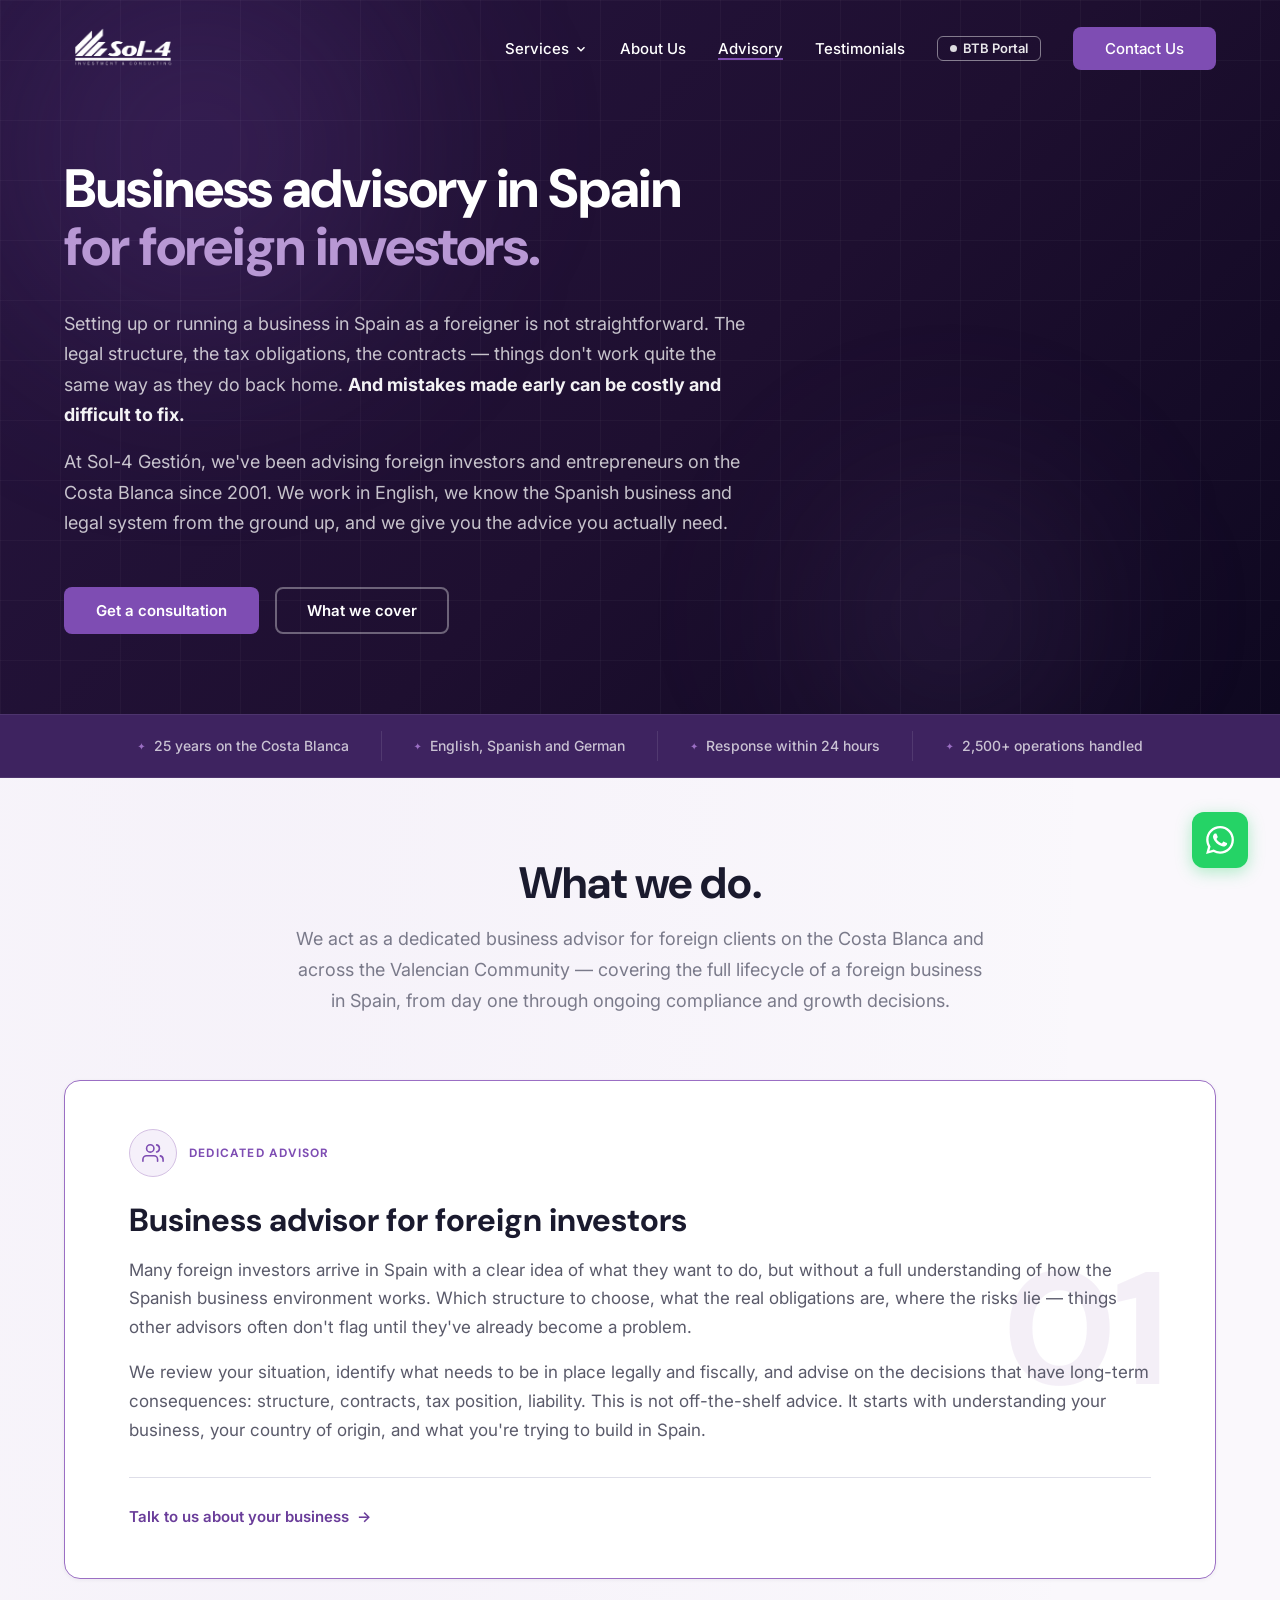
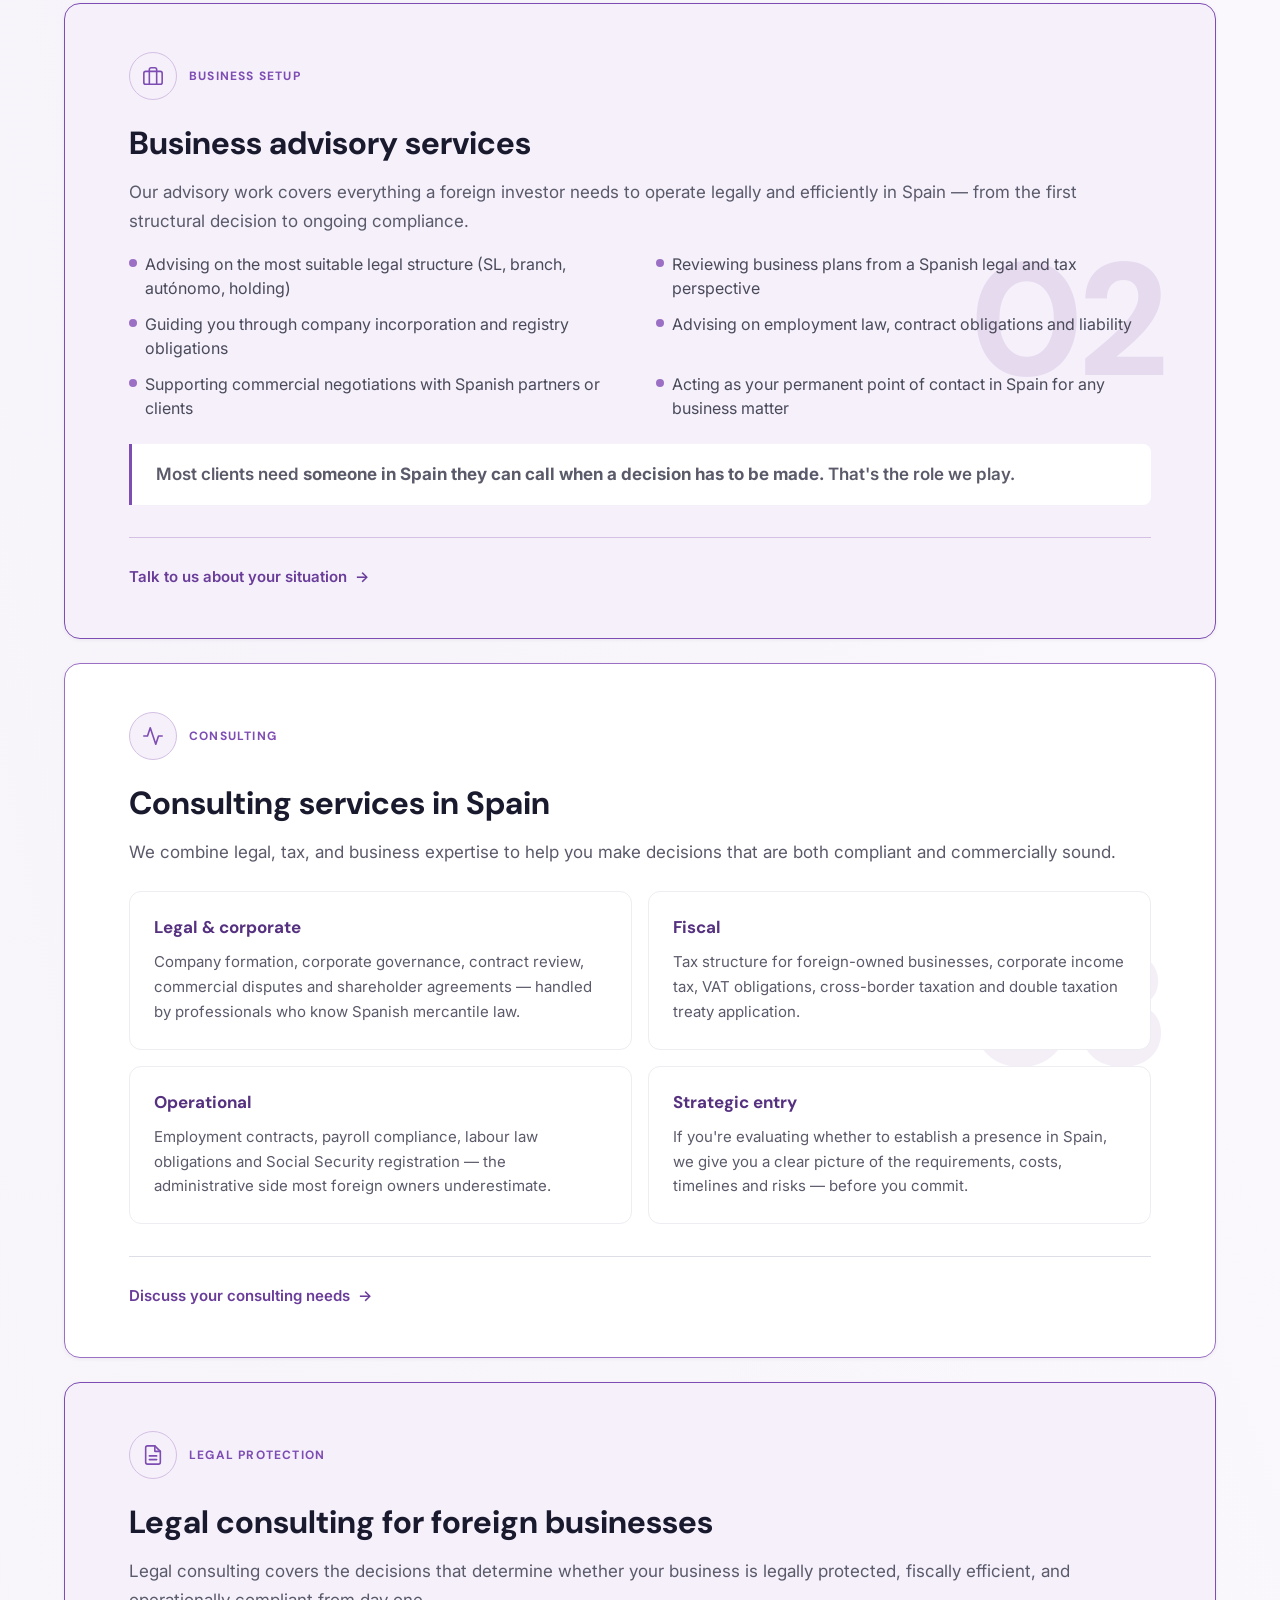
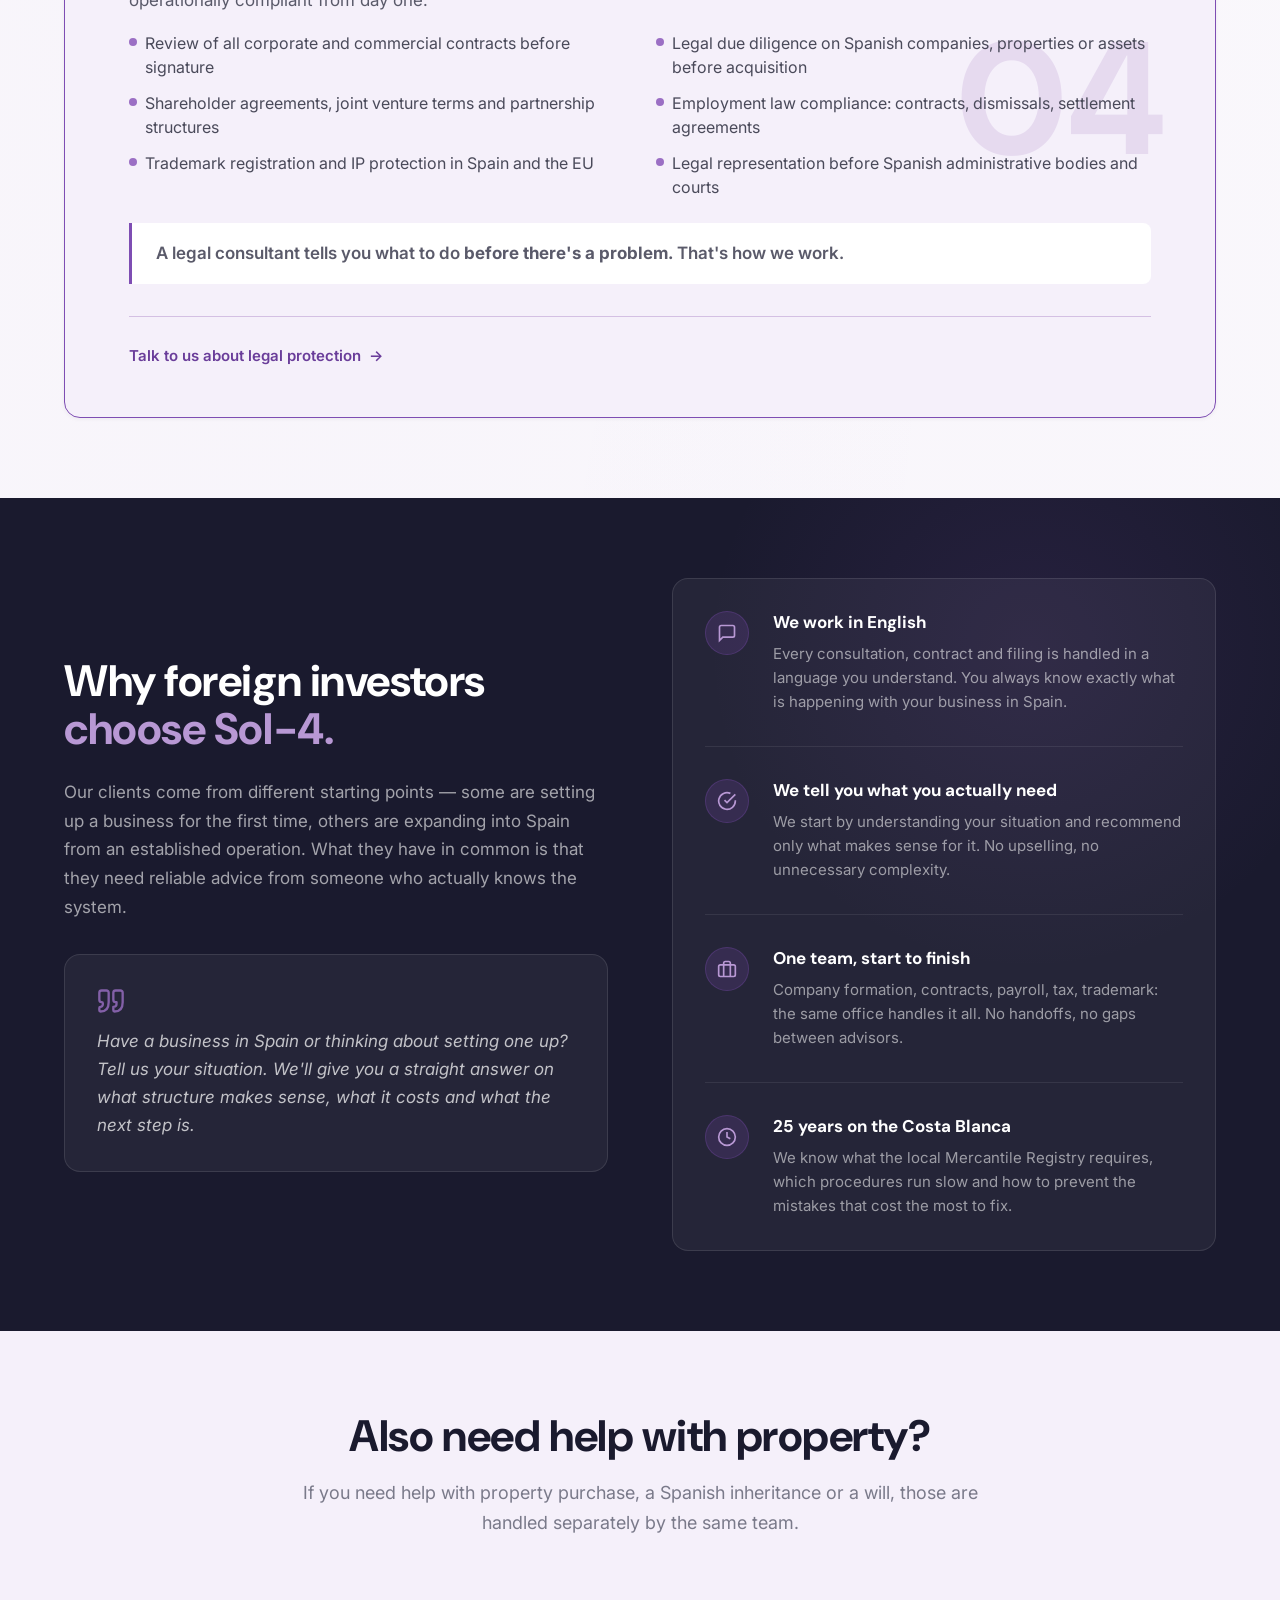
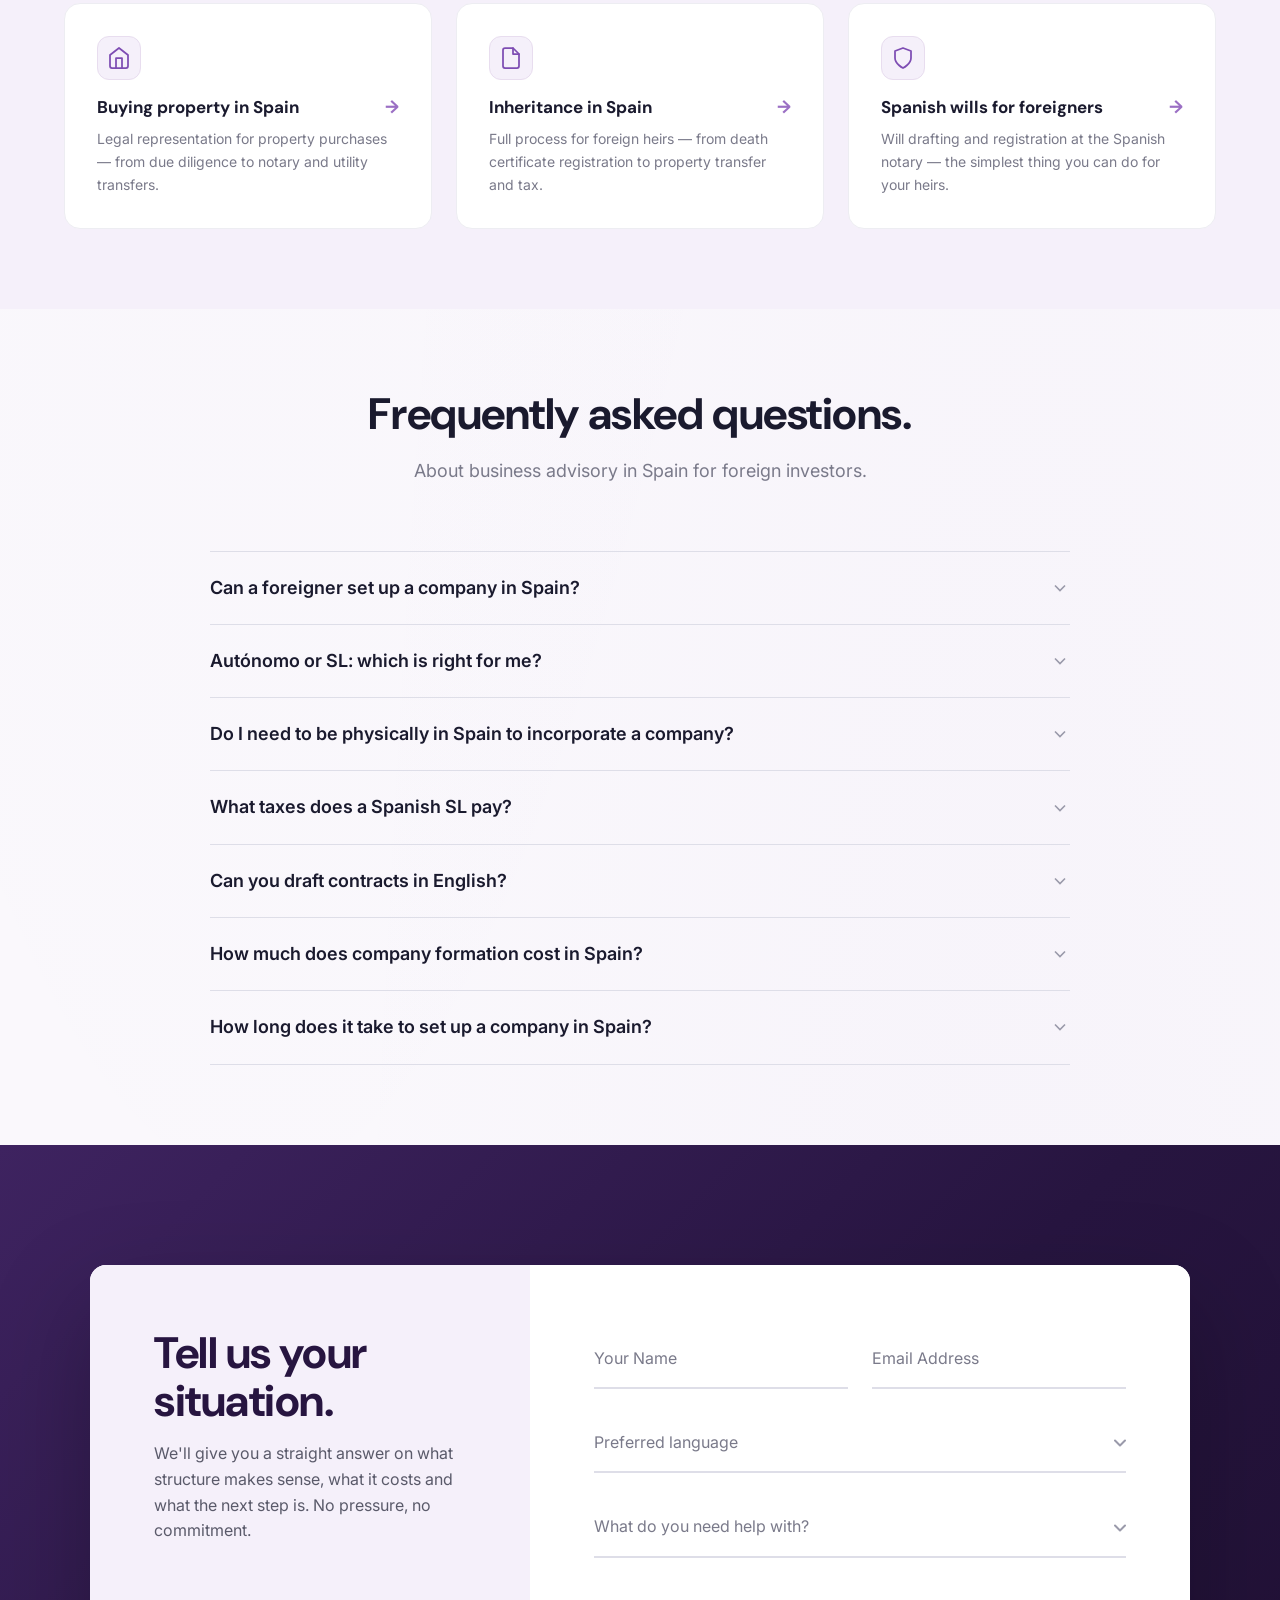
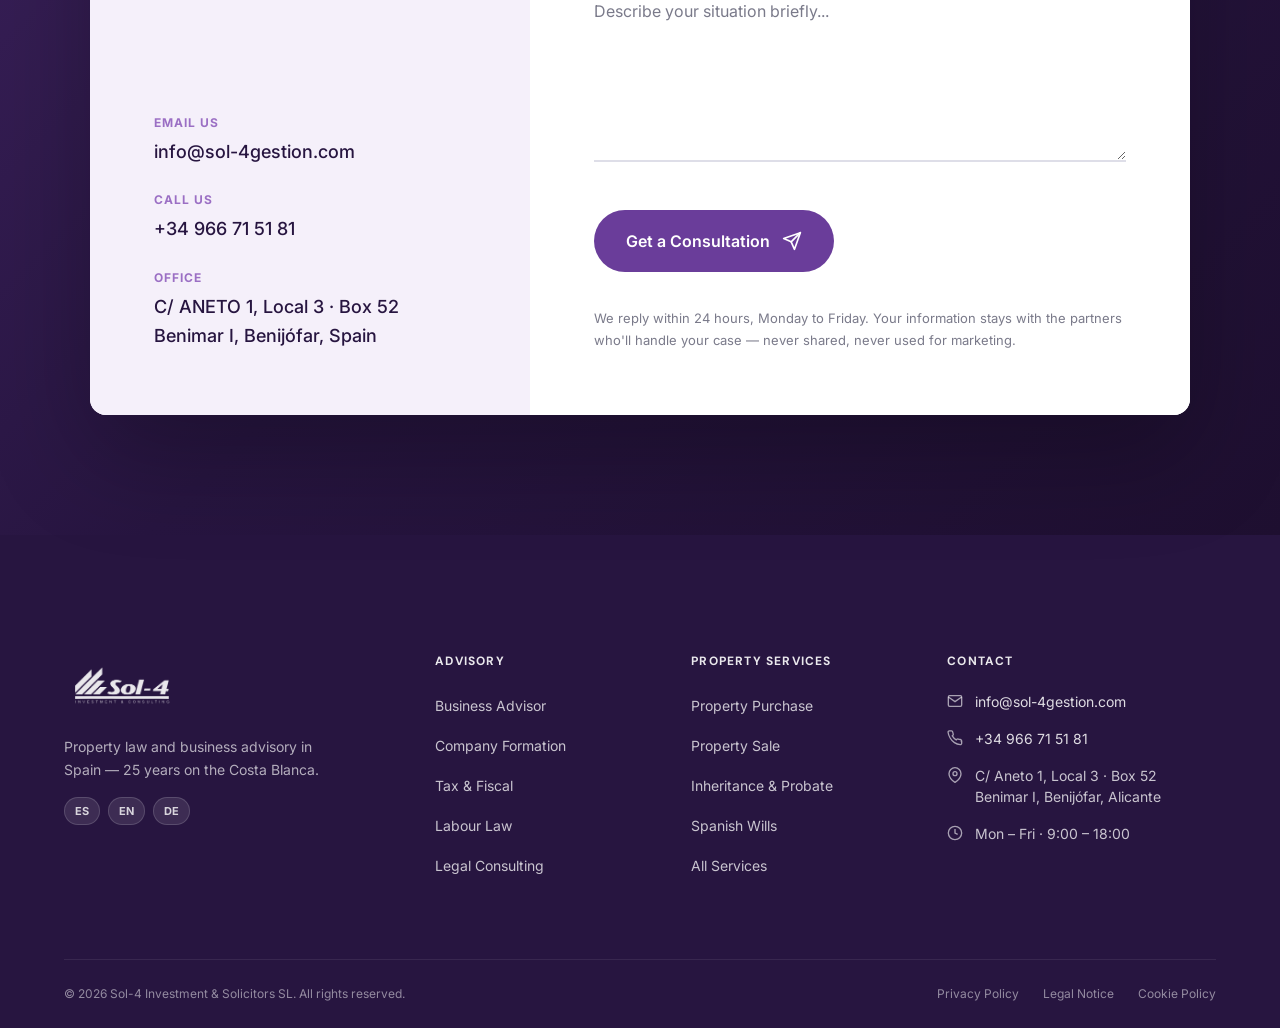
==== pages/advisory/index.html @ b4deb14b "feat: initialize project pages and implement shared advisory design system" ====
<!DOCTYPE html>
<html lang="en">

<head>
  <meta charset="UTF-8">
  <meta name="viewport" content="width=device-width,initial-scale=1">
  <title>Business Advisory in Spain — Sol-4 Investment &amp; Solicitors</title>
  <meta name="description"
    content="Business advisory services in Spain for foreign investors. Company formation, tax consulting, legal advisory and operational compliance on the Costa Blanca since 2001.">
  <link rel="preconnect" href="https://fonts.googleapis.com">
  <link rel="preconnect" href="https://fonts.gstatic.com" crossorigin>
  <link href="https://fonts.googleapis.com/css2?family=DM+Sans:wght@700&family=Inter:wght@400;500;600;700&display=swap"
    rel="stylesheet">
  <link rel="stylesheet" href="styles.css">
</head>

<body>

  <!-- ═══ HEADER ═══ -->
  <header class="site-header" id="site-header">
    <div class="container header-inner">
      <a href="../../pages/home/index.html" aria-label="Sol-4 Home">
        <img src="../../assets/logo/logo-sol-4.png" alt="Sol-4 Logo" class="logo">
      </a>
      <nav class="nav-links" id="nav-links">
        <div class="nav-dropdown">
          <button class="nav-dropdown-trigger" aria-expanded="false">
            Services
            <svg xmlns="http://www.w3.org/2000/svg" width="14" height="14" viewBox="0 0 24 24" fill="none"
              stroke="currentColor" stroke-width="2.5">
              <polyline points="6 9 12 15 18 9" />
            </svg>
          </button>
          <div class="nav-dropdown-menu">
            <div class="dropdown-col">
              <span class="dropdown-label">Legal Services</span>
              <a href="../../pages/services-container/index.html#buying" class="dropdown-link">Buying and Selling Properties</a>
              <a href="../../pages/services-container/index.html#inheritance" class="dropdown-link">Spanish Inheritance</a>
              <a href="../../pages/services-container/index.html#wills" class="dropdown-link">Spanish Wills</a>
              <a href="../../pages/services-container/index.html#selling" class="dropdown-link">Property Sale</a>
            </div>
            <div class="dropdown-col">
              <span class="dropdown-label">Additional Services</span>
              <a href="../../pages/services-container/index.html#nie" class="dropdown-link">NIE &amp; Residency</a>
              <a href="../../pages/services-container/index.html#poa" class="dropdown-link">Notary Representation</a>
              <a href="../../pages/services-container/index.html#additional" class="dropdown-link">Urban &amp; Legal Checks</a>
            </div>
            <div class="dropdown-col">
              <span class="dropdown-label">Business Solutions</span>
              <a href="index.html#consulting" class="dropdown-link nav-active-link">Tax &amp; Accounting</a>
              <a href="index.html#formation" class="dropdown-link nav-active-link">Company Formation</a>
              <a href="index.html#operational" class="dropdown-link nav-active-link">Labour Law</a>
            </div>
            <div class="dropdown-all">
              <a href="../../pages/services-container/index.html" class="dropdown-all-link">All property services →</a>
            </div>
          </div>
        </div>
        <a href="../../pages/about-us/index.html">About Us</a>
        <a href="index.html" class="nav-active">Advisory</a>
        <a href="../../pages/home/index.html#testimonials">Testimonials</a>
        <a href="https://sol-4gestion.biloop.es" class="nav-biloop" target="_blank" rel="noopener">BTB Portal</a>
        <a href="../contact/index.html" class="btn btn-primary">Contact Us</a>
      </nav>
      <button class="mobile-toggle" id="mobile-toggle" aria-label="Menu">
        <span></span><span></span><span></span>
      </button>
    </div>
  </header>

  <!-- ═══ PAGE HERO ═══ -->
  <section class="page-hero" id="page-hero">
    <div class="ph-bg">
      <div class="ph-glow ph-glow-1"></div>
      <div class="ph-glow ph-glow-2"></div>
      <div class="ph-grid"></div>
    </div>
    <div class="container">
      <div class="ph-inner">
        <h1>Business advisory in Spain<br><span class="ph-accent">for foreign investors.</span></h1>
        <p class="ph-body">Setting up or running a business in Spain as a foreigner is not straightforward. The legal
          structure, the tax obligations, the contracts — things don't work quite the same way as they do back home.
          <strong>And mistakes made early can be costly and difficult to fix.</strong></p>
        <p class="ph-body">At Sol-4 Gestión, we've been advising foreign investors and entrepreneurs on the Costa
          Blanca since 2001. We work in English, we know the Spanish business and legal system from the ground up, and
          we give you the advice you actually need.</p>
        <div class="ph-ctas">
          <a href="#contact" class="btn btn-primary">Get a consultation</a>
          <a href="#what-we-do" class="btn btn-secondary">What we cover</a>
        </div>
      </div>
    </div>
  </section>

  <!-- ═══ TRUST STRIP ═══ -->
  <div class="svc-strip">
    <div class="container">
      <ul class="svc-strip-list">
        <li><span class="strip-diamond">✦</span>25 years on the Costa Blanca</li>
        <li><span class="strip-diamond">✦</span>English, Spanish and German</li>
        <li><span class="strip-diamond">✦</span>Response within 24 hours</li>
        <li><span class="strip-diamond">✦</span>2,500+ operations handled</li>
      </ul>
    </div>
  </div>

  <!-- ═══ WHAT WE DO ═══ -->
  <section class="section" id="what-we-do">
    <div class="container">
      <div class="section-header reveal">
        <h2>What we do.</h2>
        <p>We act as a dedicated business advisor for foreign clients on the Costa Blanca and across the Valencian
          Community — covering the full lifecycle of a foreign business in Spain, from day one through ongoing
          compliance and growth decisions.</p>
      </div>

      <div class="svc-blocks">

        <!-- 01 — Business Advisor -->
        <article class="svc-block reveal" id="advisor">
          <div class="svc-block-deco">01</div>
          <div class="svc-block-top">
            <div class="svc-icon-ring">
              <svg xmlns="http://www.w3.org/2000/svg" width="22" height="22" viewBox="0 0 24 24" fill="none"
                stroke="currentColor" stroke-width="1.75" stroke-linecap="round" stroke-linejoin="round">
                <path d="M17 21v-2a4 4 0 0 0-4-4H5a4 4 0 0 0-4 4v2" />
                <circle cx="9" cy="7" r="4" />
                <path d="M23 21v-2a4 4 0 0 0-3-3.87" />
                <path d="M16 3.13a4 4 0 0 1 0 7.75" />
              </svg>
            </div>
            <span class="svc-category-tag">Dedicated Advisor</span>
          </div>
          <div class="svc-block-content">
            <h3>Business advisor for foreign investors</h3>
            <p class="svc-lead">Many foreign investors arrive in Spain with a clear idea of what they want to do, but
              without a full understanding of how the Spanish business environment works. Which structure to choose, what
              the real obligations are, where the risks lie — things other advisors often don't flag until they've
              already become a problem.</p>
            <p>We review your situation, identify what needs to be in place legally and fiscally, and advise on the
              decisions that have long-term consequences: structure, contracts, tax position, liability. This is not
              off-the-shelf advice. It starts with understanding your business, your country of origin, and what you're
              trying to build in Spain.</p>
          </div>
          <div class="svc-block-footer">
            <a href="#contact" class="svc-cta-link">Talk to us about your business <span>→</span></a>
          </div>
        </article>

        <!-- 02 — Advisory Services -->
        <article class="svc-block svc-block-tinted reveal reveal-delay-1" id="formation">
          <div class="svc-block-deco">02</div>
          <div class="svc-block-top">
            <div class="svc-icon-ring">
              <svg xmlns="http://www.w3.org/2000/svg" width="22" height="22" viewBox="0 0 24 24" fill="none"
                stroke="currentColor" stroke-width="1.75" stroke-linecap="round" stroke-linejoin="round">
                <rect x="2" y="7" width="20" height="14" rx="2" ry="2" />
                <path d="M16 21V5a2 2 0 0 0-2-2h-4a2 2 0 0 0-2 2v16" />
              </svg>
            </div>
            <span class="svc-category-tag">Business Setup</span>
          </div>
          <div class="svc-block-content">
            <h3>Business advisory services</h3>
            <p class="svc-lead">Our advisory work covers everything a foreign investor needs to operate legally and
              efficiently in Spain — from the first structural decision to ongoing compliance.</p>
            <ul class="svc-list">
              <li>Advising on the most suitable legal structure (SL, branch, autónomo, holding)</li>
              <li>Reviewing business plans from a Spanish legal and tax perspective</li>
              <li>Guiding you through company incorporation and registry obligations</li>
              <li>Advising on employment law, contract obligations and liability</li>
              <li>Supporting commercial negotiations with Spanish partners or clients</li>
              <li>Acting as your permanent point of contact in Spain for any business matter</li>
            </ul>
            <p class="svc-callout">Most clients need <strong>someone in Spain they can call when a decision has to be
                made.</strong> That's the role we play.</p>
          </div>
          <div class="svc-block-footer">
            <a href="#contact" class="svc-cta-link">Talk to us about your situation <span>→</span></a>
          </div>
        </article>

        <!-- 03 — Consulting Services -->
        <article class="svc-block reveal" id="consulting">
          <div class="svc-block-deco">03</div>
          <div class="svc-block-top">
            <div class="svc-icon-ring">
              <svg xmlns="http://www.w3.org/2000/svg" width="22" height="22" viewBox="0 0 24 24" fill="none"
                stroke="currentColor" stroke-width="1.75" stroke-linecap="round" stroke-linejoin="round">
                <polyline points="22 12 18 12 15 21 9 3 6 12 2 12" />
              </svg>
            </div>
            <span class="svc-category-tag">Consulting</span>
          </div>
          <div class="svc-block-content">
            <h3>Consulting services in Spain</h3>
            <p class="svc-lead">We combine legal, tax, and business expertise to help you make decisions that are both
              compliant and commercially sound.</p>

            <div class="consulting-grid">
              <div class="consulting-card">
                <h4>Legal &amp; corporate</h4>
                <p>Company formation, corporate governance, contract review, commercial disputes and shareholder
                  agreements — handled by professionals who know Spanish mercantile law.</p>
              </div>
              <div class="consulting-card">
                <h4>Fiscal</h4>
                <p>Tax structure for foreign-owned businesses, corporate income tax, VAT obligations, cross-border
                  taxation and double taxation treaty application.</p>
              </div>
              <div class="consulting-card" id="operational">
                <h4>Operational</h4>
                <p>Employment contracts, payroll compliance, labour law obligations and Social Security registration —
                  the administrative side most foreign owners underestimate.</p>
              </div>
              <div class="consulting-card">
                <h4>Strategic entry</h4>
                <p>If you're evaluating whether to establish a presence in Spain, we give you a clear picture of the
                  requirements, costs, timelines and risks — before you commit.</p>
              </div>
            </div>
          </div>
          <div class="svc-block-footer">
            <a href="#contact" class="svc-cta-link">Discuss your consulting needs <span>→</span></a>
          </div>
        </article>

        <!-- 04 — Legal Consulting -->
        <article class="svc-block svc-block-tinted reveal reveal-delay-1" id="legal-consulting">
          <div class="svc-block-deco">04</div>
          <div class="svc-block-top">
            <div class="svc-icon-ring">
              <svg xmlns="http://www.w3.org/2000/svg" width="22" height="22" viewBox="0 0 24 24" fill="none"
                stroke="currentColor" stroke-width="1.75" stroke-linecap="round" stroke-linejoin="round">
                <path d="M14 2H6a2 2 0 0 0-2 2v16a2 2 0 0 0 2 2h12a2 2 0 0 0 2-2V8z" />
                <polyline points="14 2 14 8 20 8" />
                <line x1="16" y1="13" x2="8" y2="13" />
                <line x1="16" y1="17" x2="8" y2="17" />
              </svg>
            </div>
            <span class="svc-category-tag">Legal Protection</span>
          </div>
          <div class="svc-block-content">
            <h3>Legal consulting for foreign businesses</h3>
            <p class="svc-lead">Legal consulting covers the decisions that determine whether your business is legally
              protected, fiscally efficient, and operationally compliant from day one.</p>
            <ul class="svc-list">
              <li>Review of all corporate and commercial contracts before signature</li>
              <li>Legal due diligence on Spanish companies, properties or assets before acquisition</li>
              <li>Shareholder agreements, joint venture terms and partnership structures</li>
              <li>Employment law compliance: contracts, dismissals, settlement agreements</li>
              <li>Trademark registration and IP protection in Spain and the EU</li>
              <li>Legal representation before Spanish administrative bodies and courts</li>
            </ul>
            <p class="svc-callout">A legal consultant tells you what to do <strong>before there's a problem.</strong>
              That's how we work.</p>
          </div>
          <div class="svc-block-footer">
            <a href="#contact" class="svc-cta-link">Talk to us about legal protection <span>→</span></a>
          </div>
        </article>

      </div>
    </div>
  </section>

  <!-- ═══ WHY SOL-4 ═══ -->
  <section class="section pledge-section" id="why">
    <div class="container">
      <div class="pledge-layout">

        <div class="pledge-left reveal">
          <h2>Why foreign investors<br>
            <span class="lila-text">choose&nbsp;Sol-4.</span>
          </h2>
          <p class="pledge-intro">Our clients come from different starting points — some are setting up a business for
            the first time, others are expanding into Spain from an established operation. What they have in common is
            that they need reliable advice from someone who actually knows the system.</p>
          <div class="pledge-quote-card">
            <svg class="quote-icon" xmlns="http://www.w3.org/2000/svg" width="28" height="28" viewBox="0 0 24 24"
              fill="none" stroke="currentColor" stroke-width="2" stroke-linecap="round" stroke-linejoin="round">
              <path
                d="M3 21c3 0 7-1 7-8V5c0-1.25-.756-2.017-2-2H4c-1.25 0-2 .75-2 1.972V11c0 1.25.75 2 2 2 1 0 1 0 1 1v1c0 1-1 2-2 2s-1 .008-1 1.031V20c0 1 0 1 1 1z" />
              <path
                d="M15 21c3 0 7-1 7-8V5c0-1.25-.757-2.017-2-2h-4c-1.25 0-2 .75-2 1.972V11c0 1.25.75 2 2 2h.75c0 2.25.25 4-2.75 4v3c0 1 0 1 1 1z" />
            </svg>
            <p>Have a business in Spain or thinking about setting one up? Tell us your situation. We'll give you a
              straight answer on what structure makes sense, what it costs and what the next step is.</p>
          </div>
        </div>

        <div class="pledge-right reveal reveal-delay-1">
          <div class="pledge-card">
            <div class="pledge-item">
              <div class="pledge-item-icon">
                <svg xmlns="http://www.w3.org/2000/svg" width="20" height="20" viewBox="0 0 24 24" fill="none"
                  stroke="currentColor" stroke-width="2">
                  <path d="M21 15a2 2 0 0 1-2 2H7l-4 4V5a2 2 0 0 1 2-2h14a2 2 0 0 1 2 2z" />
                </svg>
              </div>
              <div>
                <h5>We work in English</h5>
                <p>Every consultation, contract and filing is handled in a language you understand. You always know
                  exactly what is happening with your business in Spain.</p>
              </div>
            </div>
            <div class="pledge-divider"></div>
            <div class="pledge-item">
              <div class="pledge-item-icon">
                <svg xmlns="http://www.w3.org/2000/svg" width="20" height="20" viewBox="0 0 24 24" fill="none"
                  stroke="currentColor" stroke-width="2">
                  <path d="M22 11.08V12a10 10 0 1 1-5.93-9.14" />
                  <polyline points="22 4 12 14.01 9 11.01" />
                </svg>
              </div>
              <div>
                <h5>We tell you what you actually need</h5>
                <p>We start by understanding your situation and recommend only what makes sense for it. No upselling,
                  no unnecessary complexity.</p>
              </div>
            </div>
            <div class="pledge-divider"></div>
            <div class="pledge-item">
              <div class="pledge-item-icon">
                <svg xmlns="http://www.w3.org/2000/svg" width="20" height="20" viewBox="0 0 24 24" fill="none"
                  stroke="currentColor" stroke-width="2">
                  <rect x="2" y="7" width="20" height="14" rx="2" ry="2" />
                  <path d="M16 21V5a2 2 0 0 0-2-2h-4a2 2 0 0 0-2 2v16" />
                </svg>
              </div>
              <div>
                <h5>One team, start to finish</h5>
                <p>Company formation, contracts, payroll, tax, trademark: the same office handles it all. No handoffs,
                  no gaps between advisors.</p>
              </div>
            </div>
            <div class="pledge-divider"></div>
            <div class="pledge-item">
              <div class="pledge-item-icon">
                <svg xmlns="http://www.w3.org/2000/svg" width="20" height="20" viewBox="0 0 24 24" fill="none"
                  stroke="currentColor" stroke-width="2">
                  <circle cx="12" cy="12" r="10" />
                  <polyline points="12 6 12 12 16 14" />
                </svg>
              </div>
              <div>
                <h5>25 years on the Costa Blanca</h5>
                <p>We know what the local Mercantile Registry requires, which procedures run slow and how to prevent
                  the mistakes that cost the most to fix.</p>
              </div>
            </div>
          </div>
        </div>

      </div>
    </div>
  </section>

  <!-- ═══ OTHER SERVICES ═══ -->
  <section class="section section-alt" id="other-services">
    <div class="container">
      <div class="section-header reveal">
        <h2>Also need help with property?</h2>
        <p>If you need help with property purchase, a Spanish inheritance or a will, those are handled separately by
          the same team.</p>
      </div>
      <div class="other-grid reveal">
        <a href="../../pages/services-container/index.html#buying" class="other-card">
          <div class="other-card-icon">
            <svg xmlns="http://www.w3.org/2000/svg" width="24" height="24" viewBox="0 0 24 24" fill="none"
              stroke="currentColor" stroke-width="1.75" stroke-linecap="round" stroke-linejoin="round">
              <path d="M3 9l9-7 9 7v11a2 2 0 0 1-2 2H5a2 2 0 0 1-2-2z" />
              <polyline points="9 22 9 12 15 12 15 22" />
            </svg>
          </div>
          <div class="other-card-body">
            <h4>Buying property in Spain <span class="other-card-arrow">→</span></h4>
            <p>Legal representation for property purchases — from due diligence to notary and utility transfers.</p>
          </div>
        </a>
        <a href="../../pages/services-container/index.html#inheritance" class="other-card">
          <div class="other-card-icon">
            <svg xmlns="http://www.w3.org/2000/svg" width="24" height="24" viewBox="0 0 24 24" fill="none"
              stroke="currentColor" stroke-width="1.75" stroke-linecap="round" stroke-linejoin="round">
              <path d="M14 2H6a2 2 0 0 0-2 2v16a2 2 0 0 0 2 2h12a2 2 0 0 0 2-2V8z" />
              <polyline points="14 2 14 8 20 8" />
            </svg>
          </div>
          <div class="other-card-body">
            <h4>Inheritance in Spain <span class="other-card-arrow">→</span></h4>
            <p>Full process for foreign heirs — from death certificate registration to property transfer and tax.</p>
          </div>
        </a>
        <a href="../../pages/services-container/index.html#wills" class="other-card">
          <div class="other-card-icon">
            <svg xmlns="http://www.w3.org/2000/svg" width="24" height="24" viewBox="0 0 24 24" fill="none"
              stroke="currentColor" stroke-width="1.75" stroke-linecap="round" stroke-linejoin="round">
              <path d="M12 22s8-4 8-10V5l-8-3-8 3v7c0 6 8 10 8 10z" />
            </svg>
          </div>
          <div class="other-card-body">
            <h4>Spanish wills for foreigners <span class="other-card-arrow">→</span></h4>
            <p>Will drafting and registration at the Spanish notary — the simplest thing you can do for your heirs.</p>
          </div>
        </a>
      </div>
    </div>
  </section>

  <!-- ═══ FAQ ═══ -->
  <section class="section" id="faq">
    <div class="container">
      <div class="section-header reveal">
        <h2>Frequently asked questions.</h2>
        <p>About business advisory in Spain for foreign investors.</p>
      </div>
      <div class="faq-list reveal">

        <div class="faq-item">
          <button class="faq-q" aria-expanded="false">
            <span>Can a foreigner set up a company in Spain?</span>
            <svg class="faq-chevron" width="20" height="20" viewBox="0 0 24 24" fill="none" stroke="currentColor"
              stroke-width="2">
              <polyline points="6 9 12 15 18 9" />
            </svg>
          </button>
          <div class="faq-a" hidden>
            <p>Yes, there are no nationality restrictions. You'll need a NIE (Número de Identificación de Extranjero)
              and a Spanish bank account. We handle both as part of the incorporation process. The whole thing typically
              takes two to four weeks.</p>
          </div>
        </div>

        <div class="faq-item">
          <button class="faq-q" aria-expanded="false">
            <span>Autónomo or SL: which is right for me?</span>
            <svg class="faq-chevron" width="20" height="20" viewBox="0 0 24 24" fill="none" stroke="currentColor"
              stroke-width="2">
              <polyline points="6 9 12 15 18 9" />
            </svg>
          </button>
          <div class="faq-a" hidden>
            <p>An autónomo is simpler and cheaper to set up, but gives you no separation between personal and business
              liability. An SL costs more to incorporate and has higher administrative overhead, but protects your
              personal assets and is more efficient for larger turnover or multiple shareholders. The right answer
              depends on your situation: that's what the first consultation is for.</p>
          </div>
        </div>

        <div class="faq-item">
          <button class="faq-q" aria-expanded="false">
            <span>Do I need to be physically in Spain to incorporate a company?</span>
            <svg class="faq-chevron" width="20" height="20" viewBox="0 0 24 24" fill="none" stroke="currentColor"
              stroke-width="2">
              <polyline points="6 9 12 15 18 9" />
            </svg>
          </button>
          <div class="faq-a" hidden>
            <p>No. With a notarised power of attorney, we manage the full process remotely. The only step that sometimes
              requires your presence is opening a corporate bank account — though this is also possible remotely with
              some banks.</p>
          </div>
        </div>

        <div class="faq-item">
          <button class="faq-q" aria-expanded="false">
            <span>What taxes does a Spanish SL pay?</span>
            <svg class="faq-chevron" width="20" height="20" viewBox="0 0 24 24" fill="none" stroke="currentColor"
              stroke-width="2">
              <polyline points="6 9 12 15 18 9" />
            </svg>
          </button>
          <div class="faq-a" hidden>
            <p>The main ones are Impuesto sobre Sociedades (25% on annual profits for standard companies; 23% for
              businesses under €10M turnover; 15% for newly incorporated companies in their first two profitable years),
              IVA (VAT, 21% standard rate, filed quarterly), and social security contributions for any employees. We
              manage all of it.</p>
          </div>
        </div>

        <div class="faq-item">
          <button class="faq-q" aria-expanded="false">
            <span>Can you draft contracts in English?</span>
            <svg class="faq-chevron" width="20" height="20" viewBox="0 0 24 24" fill="none" stroke="currentColor"
              stroke-width="2">
              <polyline points="6 9 12 15 18 9" />
            </svg>
          </button>
          <div class="faq-a" hidden>
            <p>Yes — we draft bilingual contracts in English and Spanish where required. The Spanish version is the
              legally operative one, but you receive both so you understand exactly what you're signing.</p>
          </div>
        </div>

        <div class="faq-item">
          <button class="faq-q" aria-expanded="false">
            <span>How much does company formation cost in Spain?</span>
            <svg class="faq-chevron" width="20" height="20" viewBox="0 0 24 24" fill="none" stroke="currentColor"
              stroke-width="2">
              <polyline points="6 9 12 15 18 9" />
            </svg>
          </button>
          <div class="faq-a" hidden>
            <p>Total costs — notary, Mercantile Registry and our fees — typically range between €1,500 and €3,500
              depending on complexity. We give you a fixed quote before starting. No surprises.</p>
          </div>
        </div>

        <div class="faq-item">
          <button class="faq-q" aria-expanded="false">
            <span>How long does it take to set up a company in Spain?</span>
            <svg class="faq-chevron" width="20" height="20" viewBox="0 0 24 24" fill="none" stroke="currentColor"
              stroke-width="2">
              <polyline points="6 9 12 15 18 9" />
            </svg>
          </button>
          <div class="faq-a" hidden>
            <p>For a standard SL, the process takes between two and four weeks from the moment we have everything in
              place: NIE, bank account, signed power of attorney and agreed articles of association. The main variable
              is the notary and Mercantile Registry turnaround. We tell you at the start what to expect and flag
              anything that might cause a delay before it does.</p>
          </div>
        </div>

      </div>
    </div>
  </section>

  <!-- ═══ CONTACT ═══ -->
  <section class="section conversion" id="contact">
    <div class="container">
      <div class="contact-box reveal">
        <div class="contact-info">
          <h2>Tell us your situation.</h2>
          <p>We'll give you a straight answer on what structure makes sense, what it costs and what the next step is.
            No pressure, no commitment.</p>
          <div class="contact-details">
            <div class="detail-item">
              <span class="detail-label">Email Us</span>
              <a href="mailto:info@sol-4gestion.com" class="detail-link">info@sol-4gestion.com</a>
            </div>
            <div class="detail-item">
              <span class="detail-label">Call Us</span>
              <a href="tel:+34966715181" class="detail-link">+34 966 71 51 81</a>
            </div>
            <div class="detail-item">
              <span class="detail-label">Office</span>
              <span class="detail-text">C/ ANETO 1, Local 3 · Box 52<br>Benimar I, Benijófar, Spain</span>
            </div>
          </div>
        </div>
        <div class="contact-form-side">
          <form id="contact-form" class="premium-form" action="#" method="POST">
            <div class="form-row">
              <div class="input-wrapper">
                <input type="text" id="name" name="name" required placeholder=" ">
                <label for="name">Your Name</label>
              </div>
              <div class="input-wrapper">
                <input type="email" id="email" name="email" required placeholder=" ">
                <label for="email">Email Address</label>
              </div>
            </div>
            <div class="input-wrapper select-wrapper">
              <select id="language" name="language" required>
                <option value="" disabled selected hidden></option>
                <option value="en">English</option>
                <option value="es">Spanish / Español</option>
                <option value="de">German / Deutsch</option>
              </select>
              <label for="language">Preferred language</label>
              <div class="select-arrow">
                <svg width="12" height="8" viewBox="0 0 12 8" fill="none">
                  <path d="M1 1.5L6 6.5L11 1.5" stroke="currentColor" stroke-width="2" stroke-linecap="round"
                    stroke-linejoin="round" />
                </svg>
              </div>
            </div>
            <div class="input-wrapper select-wrapper">
              <select id="service" name="service" required>
                <option value="" disabled selected hidden></option>
                <option value="company">Company formation</option>
                <option value="tax">Tax &amp; accounting</option>
                <option value="labour">Labour law</option>
                <option value="legal">Legal consulting</option>
                <option value="entry">Strategic entry</option>
                <option value="other">Other</option>
              </select>
              <label for="service">What do you need help with?</label>
              <div class="select-arrow">
                <svg width="12" height="8" viewBox="0 0 12 8" fill="none">
                  <path d="M1 1.5L6 6.5L11 1.5" stroke="currentColor" stroke-width="2" stroke-linecap="round"
                    stroke-linejoin="round" />
                </svg>
              </div>
            </div>
            <div class="input-wrapper">
              <textarea id="message" name="message" rows="4" required placeholder=" "></textarea>
              <label for="message">Describe your situation briefly...</label>
            </div>
            <button type="submit" class="btn-submit">
              Get a Consultation
              <svg width="20" height="20" viewBox="0 0 24 24" fill="none" stroke="currentColor" stroke-width="2"
                stroke-linecap="round" stroke-linejoin="round">
                <line x1="22" y1="2" x2="11" y2="13"></line>
                <polygon points="22 2 15 22 11 13 2 9 22 2"></polygon>
              </svg>
            </button>
            <p class="trust-micro-note">We reply within 24 hours, Monday to Friday. Your information stays with the
              partners who'll handle your case — never shared, never used for marketing.</p>
          </form>
        </div>
      </div>
    </div>
  </section>

  <!-- ═══ FOOTER ═══ -->
  <footer class="site-footer">
    <div class="container">
      <div class="footer-top">
        <div class="footer-brand">
          <img src="../../assets/logo/logo-sol-4.png" alt="Sol-4 Logo" class="footer-logo">
          <p class="footer-tagline">Property law and business advisory in Spain — 25 years on the Costa Blanca.</p>
          <div class="footer-langs">
            <span class="lang-tag">ES</span>
            <span class="lang-tag">EN</span>
            <span class="lang-tag">DE</span>
          </div>
        </div>
        <div class="footer-col">
          <h4 class="footer-heading">Advisory</h4>
          <ul class="footer-links">
            <li><a href="index.html#advisor">Business Advisor</a></li>
            <li><a href="index.html#formation">Company Formation</a></li>
            <li><a href="index.html#consulting">Tax &amp; Fiscal</a></li>
            <li><a href="index.html#operational">Labour Law</a></li>
            <li><a href="index.html#legal-consulting">Legal Consulting</a></li>
          </ul>
        </div>
        <div class="footer-col">
          <h4 class="footer-heading">Property Services</h4>
          <ul class="footer-links">
            <li><a href="../../pages/services-container/index.html#buying">Property Purchase</a></li>
            <li><a href="../../pages/services-container/index.html#selling">Property Sale</a></li>
            <li><a href="../../pages/services-container/index.html#inheritance">Inheritance &amp; Probate</a></li>
            <li><a href="../../pages/services-container/index.html#wills">Spanish Wills</a></li>
            <li><a href="../../pages/services-container/index.html">All Services</a></li>
          </ul>
        </div>
        <div class="footer-col">
          <h4 class="footer-heading">Contact</h4>
          <ul class="footer-contact-list">
            <li>
              <svg xmlns="http://www.w3.org/2000/svg" width="16" height="16" viewBox="0 0 24 24" fill="none"
                stroke="currentColor" stroke-width="2">
                <path d="M4 4h16c1.1 0 2 .9 2 2v12c0 1.1-.9 2-2 2H4c-1.1 0-2-.9-2-2V6c0-1.1.9-2 2-2z" />
                <polyline points="22,6 12,13 2,6" />
              </svg>
              <a href="mailto:info@sol-4gestion.com">info@sol-4gestion.com</a>
            </li>
            <li>
              <svg xmlns="http://www.w3.org/2000/svg" width="16" height="16" viewBox="0 0 24 24" fill="none"
                stroke="currentColor" stroke-width="2">
                <path
                  d="M22 16.92v3a2 2 0 0 1-2.18 2 19.79 19.79 0 0 1-8.63-3.07A19.5 19.5 0 0 1 4.69 12 19.79 19.79 0 0 1 1.61 3.44 2 2 0 0 1 3.6 1.27h3a2 2 0 0 1 2 1.72c.127.96.361 1.903.7 2.81a2 2 0 0 1-.45 2.11L7.91 8.91a16 16 0 0 0 6 6l.91-.91a2 2 0 0 1 2.11-.45c.907.339 1.85.573 2.81.7A2 2 0 0 1 21.73 16.92z" />
              </svg>
              <a href="tel:+34966715181">+34 966 71 51 81</a>
            </li>
            <li>
              <svg xmlns="http://www.w3.org/2000/svg" width="16" height="16" viewBox="0 0 24 24" fill="none"
                stroke="currentColor" stroke-width="2">
                <path d="M21 10c0 7-9 13-9 13s-9-6-9-13a9 9 0 0 1 18 0z" />
                <circle cx="12" cy="10" r="3" />
              </svg>
              <span>C/ Aneto 1, Local 3 · Box 52<br>Benimar I, Benijófar, Alicante</span>
            </li>
            <li>
              <svg xmlns="http://www.w3.org/2000/svg" width="16" height="16" viewBox="0 0 24 24" fill="none"
                stroke="currentColor" stroke-width="2">
                <circle cx="12" cy="12" r="10" />
                <polyline points="12 6 12 12 16 14" />
              </svg>
              <span>Mon – Fri · 9:00 – 18:00</span>
            </li>
          </ul>
        </div>
      </div>
      <div class="footer-bottom">
        <p>&copy; 2026 Sol-4 Investment &amp; Solicitors SL. All rights reserved.</p>
        <div class="footer-legal-links">
          <a href="#">Privacy Policy</a>
          <a href="#">Legal Notice</a>
          <a href="#">Cookie Policy</a>
        </div>
      </div>
    </div>
  </footer>

  <!-- ═══ WHATSAPP FLOAT ═══ -->
  <a href="https://wa.me/34650817695" target="_blank" rel="noopener" class="whatsapp-float"
    aria-label="Contact us on WhatsApp">
    <svg xmlns="http://www.w3.org/2000/svg" width="28" height="28" viewBox="0 0 24 24" fill="currentColor">
      <path
        d="M17.472 14.382c-.297-.149-1.758-.867-2.03-.967-.273-.099-.471-.148-.67.15-.197.297-.767.966-.94 1.164-.173.199-.347.223-.644.075-.297-.15-1.255-.463-2.39-1.475-.883-.788-1.48-1.761-1.653-2.059-.173-.297-.018-.458.13-.606.134-.133.298-.347.446-.52.149-.174.198-.298.298-.497.099-.198.05-.371-.025-.52-.075-.149-.669-1.612-.916-2.207-.242-.579-.487-.5-.669-.51-.173-.008-.371-.01-.57-.01-.198 0-.52.074-.792.372-.272.297-1.04 1.016-1.04 2.479 0 1.462 1.065 2.875 1.213 3.074.149.198 2.096 3.2 5.077 4.487.709.306 1.262.489 1.694.625.712.227 1.36.195 1.871.118.571-.085 1.758-.719 2.006-1.413.248-.694.248-1.289.173-1.413-.074-.124-.272-.198-.57-.347m-5.421 7.403h-.004a9.87 9.87 0 0 1-5.031-1.378l-.361-.214-3.741.982.998-3.648-.235-.374a9.86 9.86 0 0 1-1.51-5.26c.001-5.45 4.436-9.884 9.888-9.884 2.64 0 5.122 1.03 6.988 2.898a9.825 9.825 0 0 1 2.893 6.994c-.003 5.45-4.437 9.884-9.885 9.884m8.413-18.297A11.815 11.815 0 0 0 12.05 0C5.495 0 .16 5.335.157 11.892c0 2.096.547 4.142 1.588 5.945L.057 24l6.305-1.654a11.882 11.882 0 0 0 5.683 1.448h.005c6.554 0 11.89-5.335 11.893-11.893a11.821 11.821 0 0 0-3.48-8.413z" />
    </svg>
  </a>

  <!-- ═══ JS ═══ -->
  <script>
    const obs = new IntersectionObserver((entries) => {
      entries.forEach(e => { if (e.isIntersecting) { e.target.classList.add('visible'); obs.unobserve(e.target) } });
    }, { threshold: .12 });
    document.querySelectorAll('.reveal').forEach(el => obs.observe(el));

    const header = document.getElementById('site-header');
    window.addEventListener('scroll', () => { header.classList.toggle('scrolled', window.scrollY > 60) }, { passive: true });

    const toggle = document.getElementById('mobile-toggle');
    const nav = document.getElementById('nav-links');
    toggle.addEventListener('click', () => { toggle.classList.toggle('active'); nav.classList.toggle('active') });
    nav.querySelectorAll('a:not(.dropdown-link)').forEach(a => a.addEventListener('click', () => { toggle.classList.remove('active'); nav.classList.remove('active') }));
    nav.querySelectorAll('.dropdown-link').forEach(a => a.addEventListener('click', () => { toggle.classList.remove('active'); nav.classList.remove('active') }));

    const dropdownTrigger = document.querySelector('.nav-dropdown-trigger');
    const dropdownMenu = document.querySelector('.nav-dropdown-menu');
    if (dropdownTrigger && dropdownMenu) {
      dropdownTrigger.addEventListener('click', e => {
        e.stopPropagation();
        const open = dropdownMenu.classList.toggle('open');
        dropdownTrigger.setAttribute('aria-expanded', open);
      });
      document.addEventListener('click', e => {
        if (!e.target.closest('.nav-dropdown')) {
          dropdownMenu.classList.remove('open');
          dropdownTrigger.setAttribute('aria-expanded', 'false');
        }
      });
      dropdownMenu.querySelectorAll('.dropdown-link, .dropdown-all-link').forEach(link => {
        link.addEventListener('click', () => {
          dropdownMenu.classList.remove('open');
          dropdownTrigger.setAttribute('aria-expanded', 'false');
        });
      });
    }

    document.querySelectorAll('.faq-q').forEach(btn => {
      btn.addEventListener('click', () => {
        const item = btn.closest('.faq-item');
        const answer = item.querySelector('.faq-a');
        const open = item.classList.toggle('open');
        btn.setAttribute('aria-expanded', open);
        open ? answer.removeAttribute('hidden') : answer.setAttribute('hidden', '');
      });
    });
  </script>

</body>
</html>
---- pages/advisory/styles.css ----
/* ══════════════════════════════════════════
   SOL-4 ADVISORY — styles.css
   Design System v1.0 · Lila · Zero Blue
   ══════════════════════════════════════════ */

/* ── Tokens ── */
:root {
  --lila-50:#F5F0FA; --lila-100:#E8DDEF; --lila-200:#D4C0E3;
  --lila-300:#B898D4; --lila-400:#9B6FC4; --lila-500:#7E4DB3;
  --lila-600:#6A3D9A; --lila-700:#553180; --lila-800:#3E2360;
  --lila-900:#271540;
  --neutral-900:#1A1A2E; --neutral-700:#4A4A5A; --neutral-600:#5A5A6A;
  --neutral-500:#7A7A8A; --neutral-400:#9A9AAA; --neutral-300:#C8C8D4;
  --neutral-200:#DEDEE8; --neutral-100:#EDEDF2;
  --white-warm:#FAF8FC; --white-pure:#FFFFFF;
  --whatsapp:#25D366; --success:#2ECC71; --error:#E74C3C;
  --font-heading:'DM Sans','Inter',system-ui,sans-serif;
  --font-body:'Inter',system-ui,-apple-system,sans-serif;
  --space-1:4px; --space-2:8px; --space-3:12px; --space-4:16px;
  --space-5:24px; --space-6:32px; --space-7:48px; --space-8:64px;
  --space-9:80px; --space-10:120px;
  --radius-sm:6px; --radius-md:8px; --radius-lg:12px; --radius-xl:16px; --radius-full:9999px;
  --shadow-sm:0 1px 4px rgba(30,30,46,.06);
  --shadow-md:0 4px 16px rgba(30,30,46,.08);
  --shadow-lg:0 8px 30px rgba(126,77,179,.12);
  --shadow-xl:0 16px 48px rgba(126,77,179,.18);
  --transition-fast:.18s ease;
  --transition-base:.28s ease;
}

/* ── Reset ── */
*,*::before,*::after{box-sizing:border-box;margin:0;padding:0}
html{scroll-behavior:smooth;-webkit-text-size-adjust:100%;overflow-x:hidden}
img,svg{display:block;max-width:100%}
button,input,textarea,select{font:inherit;color:inherit}
a{color:inherit;text-decoration:none}
ul,ol{list-style:none}

/* ── Base ── */
body{
  font:400 17px/1.65 var(--font-body);
  color:var(--neutral-700);
  background-color:var(--white-warm);
  overflow-x:clip;
  background-image:
    radial-gradient(ellipse at 20% 0%,rgba(126,77,179,.04) 0%,transparent 60%),
    radial-gradient(ellipse at 80% 100%,rgba(126,77,179,.03) 0%,transparent 50%);
  -webkit-font-smoothing:antialiased;
}
h1,h2,h3,h4,h5,h6{font-family:var(--font-heading);color:var(--neutral-900);font-weight:700}
h1{font-size:54px;line-height:1.08;letter-spacing:-.02em}
h2{font-size:44px;line-height:1.15;letter-spacing:-.01em}
h3{font-size:30px;line-height:1.2}
h4{font-size:22px;line-height:1.3}
h5{font-size:18px;line-height:1.35;font-weight:700}
p+p{margin-top:var(--space-4)}
.container{width:100%;max-width:1200px;margin:0 auto;padding:0 var(--space-5)}

/* ── Buttons ── */
.btn{
  display:inline-flex;align-items:center;gap:var(--space-2);
  font:600 15px/1 var(--font-body);border-radius:var(--radius-md);
  cursor:pointer;border:none;transition:all .25s ease;
}
.btn-primary{background:var(--lila-500);color:#fff;padding:14px 32px}
.btn-primary:hover{background:var(--lila-600);transform:translateY(-2px);box-shadow:0 6px 20px rgba(126,77,179,.3)}
.btn-primary:active{transform:translateY(0)}
.btn-secondary{background:transparent;color:var(--lila-500);padding:14px 30px;border:2px solid var(--lila-300)}
.btn-secondary:hover{background:var(--lila-50);border-color:var(--lila-500)}

/* ── Header ── */
.site-header{
  position:fixed;top:0;left:0;width:100%;z-index:100;
  padding:var(--space-4) 0;
  transition:background .3s ease,box-shadow .3s ease,padding .3s ease;
}
.site-header:not(.scrolled) .logo{filter:brightness(0) invert(1)}
.site-header:not(.scrolled) .nav-links a:not(.btn):not(.dropdown-link):not(.dropdown-all-link){color:#fff}
.site-header:not(.scrolled) .mobile-toggle span{background:#fff}
.site-header.scrolled{
  background:rgba(250,248,252,.85);
  backdrop-filter:blur(16px);-webkit-backdrop-filter:blur(16px);
  box-shadow:var(--shadow-sm);padding:var(--space-2) 0;
}
.site-header.scrolled .logo{filter:none;height:50px !important}
.site-header.scrolled .nav-links a:not(.btn){color:var(--neutral-700)}
.site-header.scrolled .nav-links a:not(.btn):hover{color:var(--lila-500)}
.site-header.scrolled .mobile-toggle span{background:var(--neutral-900)}
.header-inner{display:flex;align-items:center;justify-content:space-between}
.header-inner a[aria-label="Sol-4 Home"]{display:flex;align-items:center;height:100%}
header .logo{
  height:65px !important;min-height:65px !important;width:auto !important;max-width:none !important;
  animation:logoEntrance .8s ease-out;
  transition:transform .4s cubic-bezier(.34,1.56,.64,1),height .3s ease;
}
.logo:hover{transform:scale(1.06) rotate(-2deg)}
@keyframes logoEntrance{from{opacity:0;transform:scale(.92)}to{opacity:1;transform:scale(1)}}
.nav-links{display:flex;align-items:center;gap:var(--space-6)}
.nav-links a{font:500 15px/1 var(--font-body);position:relative;transition:color .2s ease}
.nav-links a::after{content:'';position:absolute;bottom:-4px;left:0;width:0;height:2px;background:var(--lila-500);transition:width .25s ease}
.nav-links a:hover::after{width:100%}
.nav-links a.nav-active::after{width:100%}
.site-header.scrolled .nav-links a.nav-active{color:var(--lila-500)}

/* Dropdown */
.nav-dropdown{position:relative}
.nav-dropdown-trigger{
  display:inline-flex;align-items:center;gap:5px;
  font:500 15px/1 var(--font-body);
  color:inherit;background:none;border:none;cursor:pointer;padding:0;
  transition:color .2s ease;
}
.nav-dropdown-trigger svg{transition:transform .25s ease;flex-shrink:0}
.nav-dropdown-trigger[aria-expanded="true"] svg{transform:rotate(180deg)}
.site-header:not(.scrolled) .nav-dropdown-trigger{color:#fff}
.site-header.scrolled .nav-dropdown-trigger{color:var(--neutral-700)}
.site-header.scrolled .nav-dropdown-trigger:hover{color:var(--lila-500)}
.nav-dropdown-menu{
  position:absolute;top:calc(100% + 18px);left:50%;
  transform:translateX(-50%) translateY(8px);
  background:#fff;border-radius:var(--radius-lg);
  box-shadow:var(--shadow-xl),0 0 0 1px rgba(0,0,0,.05);
  padding:var(--space-5);
  display:grid;grid-template-columns:repeat(3,200px);gap:var(--space-2) var(--space-6);
  opacity:0;pointer-events:none;
  transition:opacity .2s ease,transform .2s ease;
  z-index:200;
}
.nav-dropdown-menu::before{content:'';position:absolute;top:-18px;left:0;right:0;height:18px}
.nav-dropdown:hover .nav-dropdown-menu,
.nav-dropdown-menu.open{opacity:1;pointer-events:auto;transform:translateX(-50%) translateY(0)}
.dropdown-col{display:flex;flex-direction:column;gap:var(--space-1)}
.dropdown-label{font:700 11px/1 var(--font-heading);letter-spacing:.09em;text-transform:uppercase;color:var(--neutral-400);padding:var(--space-2) var(--space-3) var(--space-3)}
.dropdown-link{font:500 14px/1.3 var(--font-body);color:var(--neutral-700);padding:var(--space-2) var(--space-3);border-radius:var(--radius-sm);transition:background var(--transition-fast),color var(--transition-fast)}
.nav-dropdown-menu .dropdown-link{color:var(--neutral-700)}
.dropdown-link::after{display:none !important}
.dropdown-link:hover,.nav-dropdown-menu .dropdown-link:hover{background:var(--lila-50);color:var(--lila-700)}
.dropdown-all{grid-column:1/-1;border-top:1px solid var(--neutral-100);padding:var(--space-3) var(--space-2) var(--space-2);margin-top:var(--space-2)}
.dropdown-all-link{font:600 13px/1 var(--font-body);color:var(--lila-600);letter-spacing:.02em;transition:color .2s ease}
.dropdown-all-link::after{display:none !important}
.dropdown-all-link:hover{color:var(--lila-800)}
.dropdown-all-link.nav-active{color:var(--lila-700);font-weight:700}

/* Biloop pill */
.nav-biloop{
  display:inline-flex;align-items:center;gap:6px;
  font-size:13px !important;font-weight:600 !important;
  color:rgba(255,255,255,.9) !important;
  border:1.5px solid rgba(255,255,255,.45);
  border-radius:var(--radius-sm);padding:5px 12px;
  transition:background .2s ease,border-color .2s ease,color .2s ease !important;
}
.nav-biloop::before{content:'';display:inline-block;width:7px;height:7px;border-radius:50%;background:rgba(255,255,255,.85);animation:blink 1.8s ease-in-out infinite}
@keyframes blink{0%,100%{opacity:1}50%{opacity:.3}}
.nav-biloop::after{display:none !important}
.nav-biloop:hover{background:rgba(255,255,255,.12) !important;border-color:rgba(255,255,255,.75) !important;color:#fff !important}
.site-header.scrolled .nav-biloop{color:var(--lila-600) !important;border-color:var(--lila-300) !important}
.site-header.scrolled .nav-biloop::before{background:var(--lila-500)}
.site-header.scrolled .nav-biloop:hover{background:var(--lila-50) !important;border-color:var(--lila-500) !important;color:var(--lila-700) !important}

.mobile-toggle{display:none;background:none;border:none;cursor:pointer;padding:var(--space-2)}
.mobile-toggle span{display:block;width:24px;height:2px;margin:5px 0;transition:all .3s ease}

/* ── Page Hero ── */
.page-hero{
  position:relative;
  min-height:70vh;
  display:flex;align-items:center;
  background:linear-gradient(135deg,var(--lila-900) 0%,#1e0f30 55%,#0e0820 100%);
  overflow:hidden;
  padding:var(--space-10) 0 var(--space-9);
}
.ph-bg{position:absolute;inset:0;pointer-events:none}
.ph-glow{position:absolute;border-radius:50%;filter:blur(80px)}
.ph-glow-1{
  width:600px;height:600px;top:-150px;left:-100px;
  background:radial-gradient(circle,rgba(126,77,179,.25) 0%,transparent 70%);
}
.ph-glow-2{
  width:400px;height:400px;bottom:-100px;right:10%;
  background:radial-gradient(circle,rgba(155,111,196,.15) 0%,transparent 70%);
}
.ph-grid{
  position:absolute;inset:0;
  background-image:
    linear-gradient(rgba(255,255,255,.03) 1px,transparent 1px),
    linear-gradient(90deg,rgba(255,255,255,.03) 1px,transparent 1px);
  background-size:60px 60px;
}
.ph-inner{position:relative;z-index:2;max-width:820px;padding-top:40px}
.page-hero h1{color:#fff;font-weight:800;margin-bottom:var(--space-6)}
.ph-accent{color:var(--lila-300)}
.ph-body{font-size:18px;line-height:1.7;color:rgba(255,255,255,.75);max-width:700px}
.ph-body strong{color:rgba(255,255,255,.95)}
.ph-body+.ph-body{margin-top:var(--space-4)}
.ph-ctas{display:flex;gap:var(--space-4);flex-wrap:wrap;margin-top:var(--space-7)}
.page-hero .btn-secondary{color:#fff;border-color:rgba(255,255,255,.35)}
.page-hero .btn-secondary:hover{background:rgba(255,255,255,.1);border-color:#fff}

/* ── Trust Strip ── */
.svc-strip{
  background:var(--lila-800);
  border-top:1px solid rgba(255,255,255,.08);
  border-bottom:1px solid rgba(255,255,255,.08);
}
.svc-strip-list{
  display:flex;align-items:center;justify-content:center;
  flex-wrap:nowrap;padding:var(--space-4) 0;
}
.svc-strip-list li{
  display:flex;align-items:center;gap:var(--space-2);
  font:500 14px/1 var(--font-body);color:rgba(255,255,255,.72);
  padding:var(--space-2) var(--space-6);
  border-right:1px solid rgba(255,255,255,.1);
  white-space:nowrap;
}
.svc-strip-list li:last-child{border-right:none}
.strip-diamond{color:var(--lila-400);font-size:10px;flex-shrink:0}

/* ── Shared Section ── */
.section{padding:var(--space-9) 0}
.section-alt{background:var(--lila-50)}
.section-header{text-align:center;max-width:700px;margin:0 auto var(--space-8)}
.section-header h2{margin-bottom:var(--space-4)}
.section-header p{font-size:18px;color:var(--neutral-500);line-height:1.7;margin:0}
.lila-text{color:var(--lila-600)}

/* ── Service Blocks ── */
.svc-blocks{display:flex;flex-direction:column;gap:var(--space-5)}

.svc-block{
  background:var(--white-pure);
  border:0.7px solid var(--lila-400);
  border-radius:var(--radius-xl);
  padding:var(--space-7) var(--space-8);
  position:relative;overflow:hidden;
  box-shadow:var(--shadow-sm);
  transition:transform .3s ease,box-shadow .3s ease;
}
.svc-block:hover{transform:translateY(-3px);box-shadow:var(--shadow-lg)}
.svc-block-tinted{background:var(--lila-50);border-color:var(--lila-500)}

.svc-block-deco{
  position:absolute;right:var(--space-7);top:50%;transform:translateY(-50%);
  font:800 160px/1 var(--font-heading);
  color:var(--lila-100);
  pointer-events:none;user-select:none;
  opacity:.45;
}
.svc-block-tinted .svc-block-deco{color:var(--lila-200)}

.svc-block-top{
  display:flex;align-items:center;gap:var(--space-3);
  margin-bottom:var(--space-5);
}
.svc-icon-ring{
  width:48px;height:48px;border-radius:50%;
  display:flex;align-items:center;justify-content:center;
  background:var(--lila-50);border:1.5px solid var(--lila-200);
  color:var(--lila-500);flex-shrink:0;
  transition:background .3s ease,color .3s ease,border-color .3s ease;
}
.svc-block:hover .svc-icon-ring{background:var(--lila-500);color:#fff;border-color:var(--lila-500)}
.svc-category-tag{
  font:700 12px/1 var(--font-heading);
  letter-spacing:1.2px;text-transform:uppercase;
  color:var(--lila-500);
}
.svc-block-tinted .svc-category-tag{}

.svc-block-content{position:relative;z-index:1}
.svc-block-content h3{font-size:32px;color:var(--neutral-900);margin-bottom:var(--space-4)}
.svc-lead{font-size:19px;line-height:1.65;color:var(--neutral-700);margin-bottom:var(--space-4)}
.svc-block-content p{font-size:17px;line-height:1.7;color:var(--neutral-600)}

.svc-list{
  margin:var(--space-4) 0;
  display:grid;grid-template-columns:1fr 1fr;
  gap:var(--space-3) var(--space-6);
}
.svc-list li{
  display:flex;align-items:flex-start;gap:var(--space-2);
  font-size:16px;line-height:1.5;color:var(--neutral-700);
}
.svc-list li::before{
  content:'';flex-shrink:0;margin-top:7px;
  width:8px;height:8px;border-radius:50%;
  background:var(--lila-400);
}

.svc-callout{
  font:600 18px/1.45 var(--font-body);
  color:var(--lila-700);
  padding:var(--space-4) var(--space-5);
  background:var(--lila-50);
  border-left:3px solid var(--lila-500);
  border-radius:0 var(--radius-md) var(--radius-md) 0;
  margin-top:var(--space-5);
}
.svc-block-tinted .svc-callout{background:var(--white-pure)}

.svc-block-footer{
  position:relative;z-index:1;
  margin-top:var(--space-6);padding-top:var(--space-5);
  border-top:1px solid var(--neutral-200);
}
.svc-block-tinted .svc-block-footer{border-top-color:var(--lila-200)}
.svc-cta-link{
  display:inline-flex;align-items:center;gap:var(--space-2);
  font:600 15px/1 var(--font-body);
  color:var(--lila-600);
  transition:color .2s ease,gap .25s ease;
}
.svc-cta-link span{transition:transform .25s ease}
.svc-cta-link:hover{color:var(--lila-800);gap:var(--space-3)}
.svc-cta-link:hover span{transform:translateX(4px)}

/* ── Consulting 2×2 Grid ── */
.consulting-grid{
  display:grid;grid-template-columns:1fr 1fr;
  gap:var(--space-4);margin-top:var(--space-5);
}
.consulting-card{
  background:var(--white-pure);
  border:1px solid var(--neutral-100);
  border-radius:var(--radius-lg);
  padding:var(--space-5);
  transition:border-color .25s ease,box-shadow .25s ease;
}
.svc-block-tinted .consulting-card{background:var(--lila-50)}
.consulting-card:hover{border-color:var(--lila-300);box-shadow:var(--shadow-sm)}
.consulting-card h4{font-size:17px;color:var(--lila-700);margin-bottom:var(--space-3)}
.consulting-card p{font-size:15px;line-height:1.65;color:var(--neutral-600);margin:0}

/* ── Pledge / Why Sol-4 ── */
.pledge-section{
  background:var(--neutral-900);
  position:relative;overflow:hidden;
}
.pledge-section::before{
  content:'';position:absolute;
  top:-200px;right:-100px;
  width:700px;height:700px;border-radius:50%;
  background:radial-gradient(circle,rgba(126,77,179,.12) 0%,transparent 65%);
  pointer-events:none;
}
.pledge-layout{
  display:grid;grid-template-columns:1fr 1fr;
  gap:var(--space-8);align-items:center;
}
.pledge-left h2{color:#fff;font-size:44px;line-height:1.1;margin-bottom:var(--space-5)}
.pledge-left .lila-text{color:var(--lila-300)}
.pledge-intro{
  font-size:17px;line-height:1.7;color:rgba(255,255,255,.6);
  margin-bottom:var(--space-6);
}
.pledge-quote-card{
  background:rgba(255,255,255,.05);
  border:1px solid rgba(255,255,255,.1);
  border-radius:var(--radius-xl);
  padding:var(--space-6);
}
.pledge-quote-card .quote-icon{color:var(--lila-400);margin-bottom:var(--space-3);opacity:.8}
.pledge-quote-card p{
  font-size:17px;line-height:1.65;
  color:rgba(255,255,255,.72);margin:0;
  font-style:italic;
}
.pledge-card{
  background:rgba(255,255,255,.05);
  border:1px solid rgba(255,255,255,.1);
  border-radius:var(--radius-xl);
  overflow:hidden;
}
.pledge-item{
  display:flex;align-items:flex-start;gap:var(--space-5);
  padding:var(--space-6);
}
.pledge-item-icon{
  width:44px;height:44px;border-radius:50%;flex-shrink:0;
  display:flex;align-items:center;justify-content:center;
  background:rgba(126,77,179,.2);border:1px solid rgba(126,77,179,.3);
  color:var(--lila-300);
  transition:background .3s ease,color .3s ease;
}
.pledge-item:hover .pledge-item-icon{background:var(--lila-500);color:#fff}
.pledge-item h5{font-size:17px;color:#fff;margin-bottom:var(--space-2)}
.pledge-item p{font-size:15px;line-height:1.6;color:rgba(255,255,255,.55);margin:0}
.pledge-divider{height:1px;background:rgba(255,255,255,.08);margin:0 var(--space-6)}

/* ── Other Services Grid ── */
.other-grid{
  display:grid;grid-template-columns:repeat(3,1fr);
  gap:var(--space-5);
}
.other-card{
  display:flex;flex-direction:column;gap:var(--space-4);
  background:var(--white-pure);
  border:1px solid var(--neutral-100);
  border-radius:var(--radius-xl);
  padding:var(--space-6);
  transition:transform .3s ease,box-shadow .3s ease,border-color .3s ease;
  cursor:pointer;
}
.other-card:hover{transform:translateY(-4px);box-shadow:var(--shadow-lg);border-color:var(--lila-200)}
.other-card-icon{
  width:44px;height:44px;border-radius:var(--radius-lg);
  background:var(--lila-50);border:1px solid var(--lila-100);
  display:flex;align-items:center;justify-content:center;
  color:var(--lila-500);flex-shrink:0;
  transition:background .3s ease,color .3s ease,border-color .3s ease;
}
.other-card:hover .other-card-icon{background:var(--lila-500);color:#fff;border-color:var(--lila-500)}
.other-card-body{display:flex;flex-direction:column;gap:var(--space-2);flex:1}
.other-card h4{
  font-size:17px;color:var(--neutral-900);line-height:1.3;margin:0;
  display:flex;align-items:center;justify-content:space-between;gap:var(--space-3);
}
.other-card p{font-size:14px;line-height:1.65;color:var(--neutral-500);margin:0}
.other-card-arrow{
  font-size:18px;color:var(--lila-400);flex-shrink:0;
  transition:transform .25s ease,color .2s ease;
}
.other-card:hover .other-card-arrow{transform:translateX(4px);color:var(--lila-600)}

/* ── FAQ ── */
.faq-list{
  max-width:860px;margin:0 auto;
  display:flex;flex-direction:column;
}
.faq-item{border-bottom:1px solid var(--neutral-200)}
.faq-item:first-child{border-top:1px solid var(--neutral-200)}
.faq-q{
  display:flex;align-items:center;justify-content:space-between;gap:var(--space-4);
  width:100%;padding:var(--space-5) 0;
  background:none;border:none;cursor:pointer;text-align:left;
}
.faq-q span{
  font:600 18px/1.35 var(--font-body);
  color:var(--neutral-900);
  transition:color .2s ease;flex:1;
}
.faq-q:hover span{color:var(--lila-600)}
.faq-chevron{flex-shrink:0;color:var(--neutral-400);transition:transform .3s ease,color .3s ease}
.faq-item.open .faq-chevron{transform:rotate(180deg);color:var(--lila-500)}
.faq-a{padding:0 var(--space-7) var(--space-5) 0}
.faq-a p{font-size:16px;line-height:1.7;color:var(--neutral-600)}
.faq-a[hidden]{display:none}

/* ── Conversion / CTA ── */
.conversion{
  background:linear-gradient(135deg,var(--lila-800),var(--lila-900),#1e0f30);
  padding:var(--space-10) 0;
}
.contact-box{
  display:flex;background:var(--white-pure);border-radius:var(--radius-xl);
  overflow:hidden;box-shadow:0 40px 100px rgba(0,0,0,.25);
  max-width:1100px;margin:0 auto;
}
.contact-info{flex:0 0 40%;background:var(--lila-50);padding:var(--space-8);display:flex;flex-direction:column}
.contact-info h2{font-size:44px;color:var(--lila-900);margin-bottom:var(--space-4);line-height:1.1}
.contact-info p{font-size:16px;color:var(--neutral-600);line-height:1.6;margin-bottom:var(--space-7)}
.contact-details{display:flex;flex-direction:column;gap:var(--space-5);margin-top:auto}
.detail-item{display:flex;flex-direction:column;gap:4px}
.detail-label{font-size:12px;font-weight:700;text-transform:uppercase;letter-spacing:1px;color:var(--lila-400)}
.detail-link,.detail-text{font-size:18px;font-weight:500;color:var(--lila-900)}
.detail-link:hover{color:var(--lila-600)}
.contact-form-side{flex:1;padding:var(--space-8);background:var(--white-pure)}
.premium-form{display:flex;flex-direction:column;gap:var(--space-5)}
.form-row{display:grid;grid-template-columns:1fr 1fr;gap:var(--space-5)}
.input-wrapper{position:relative;background:var(--white-pure)}
.input-wrapper input,.input-wrapper textarea,.input-wrapper select{
  width:100%;background:transparent;border:none;
  border-bottom:2px solid var(--neutral-200);
  padding:24px 0 8px;font-size:16px;
  color:var(--neutral-900);transition:border-color .3s ease;
  border-radius:0;appearance:none;-webkit-appearance:none;
}
.input-wrapper input:focus,.input-wrapper textarea:focus,.input-wrapper select:focus{
  outline:none;border-bottom-color:var(--lila-500);
}
.input-wrapper label{
  position:absolute;top:16px;left:0;font-size:16px;
  color:var(--neutral-500);pointer-events:none;
  transition:all .3s cubic-bezier(.34,1.56,.64,1);transform-origin:left top;
}
.input-wrapper input:focus ~ label,
.input-wrapper input:not(:placeholder-shown) ~ label,
.input-wrapper textarea:focus ~ label,
.input-wrapper textarea:not(:placeholder-shown) ~ label,
.input-wrapper select:focus ~ label,
.input-wrapper select:valid ~ label{
  transform:translateY(-16px) scale(.75);color:var(--lila-500);font-weight:600;
}
.select-wrapper{position:relative}
.select-arrow{
  position:absolute;right:0;top:50%;transform:translateY(-50%);
  pointer-events:none;color:var(--neutral-400);transition:transform .3s ease;
}
.input-wrapper select:focus ~ .select-arrow{transform:translateY(-50%) rotate(180deg);color:var(--lila-500)}
.btn-submit{
  display:inline-flex;align-items:center;justify-content:center;gap:var(--space-3);
  background:var(--lila-600);color:#fff;border:none;
  padding:18px 32px;font-size:16px;font-weight:600;
  border-radius:var(--radius-full);cursor:pointer;
  transition:all .3s ease;margin-top:var(--space-4);align-self:flex-start;
}
.btn-submit:hover{background:var(--lila-700);transform:translateY(-2px);box-shadow:0 8px 24px rgba(106,61,154,.3)}
.btn-submit svg{transition:transform .3s ease}
.btn-submit:hover svg{transform:translateX(4px) translateY(-4px)}
.trust-micro-note{font-size:13px;color:var(--neutral-500);margin-top:var(--space-3);display:block}
#message{min-height:180px;resize:vertical}

/* ── Footer ── */
.site-footer{background:var(--lila-900);color:rgba(255,255,255,.75);padding:var(--space-10) 0 0}
.footer-top{
  display:grid;grid-template-columns:1.6fr 1fr 1fr 1.4fr;
  gap:var(--space-8);padding-bottom:var(--space-9);
  border-bottom:1px solid rgba(255,255,255,.08);
}
.footer-logo{height:64px;width:auto;filter:brightness(0) invert(1);opacity:.9;margin-bottom:var(--space-4);display:block}
.footer-tagline{font-size:14px;line-height:1.65;color:rgba(255,255,255,.65);max-width:280px;margin-bottom:var(--space-4)}
.footer-brand .footer-langs{display:flex;gap:var(--space-2)}
.lang-tag{font-size:11px;font-weight:700;padding:4px 10px;border-radius:var(--radius-full);background:var(--lila-50);color:var(--lila-700);border:1px solid var(--lila-200)}
.footer-brand .lang-tag{background:rgba(255,255,255,.1);color:rgba(255,255,255,.8);border-color:rgba(255,255,255,.15)}
.footer-heading{font:700 12px/1 var(--font-heading);letter-spacing:.1em;text-transform:uppercase;color:rgba(255,255,255,.9);margin-bottom:var(--space-5)}
.footer-links{list-style:none;padding:0;margin:0;display:flex;flex-direction:column;gap:var(--space-3)}
.footer-links a{font-size:14px;color:rgba(255,255,255,.75);text-decoration:none;transition:color .2s ease}
.footer-links a:hover{color:#fff}
.footer-contact-list{list-style:none;padding:0;margin:0;display:flex;flex-direction:column;gap:var(--space-4)}
.footer-contact-list li{display:flex;align-items:flex-start;gap:var(--space-3);font-size:14px;color:rgba(255,255,255,.75);line-height:1.5}
.footer-contact-list svg{flex-shrink:0;margin-top:2px;color:rgba(255,255,255,.6)}
.footer-contact-list a{color:rgba(255,255,255,.85);text-decoration:none;transition:color .2s ease}
.footer-contact-list a:hover{color:#fff}
.footer-bottom{display:flex;align-items:center;justify-content:space-between;flex-wrap:wrap;gap:var(--space-3);padding:var(--space-5) 0}
.footer-bottom p{font-size:12px;color:rgba(255,255,255,.5);margin:0}
.footer-legal-links{display:flex;gap:var(--space-5);flex-wrap:wrap}
.footer-legal-links a{font-size:12px;color:rgba(255,255,255,.5);text-decoration:none;transition:color .2s ease}
.footer-legal-links a:hover{color:rgba(255,255,255,.85)}

/* ── WhatsApp Float ── */
.whatsapp-float{
  position:fixed;bottom:var(--space-6);right:var(--space-6);z-index:99;
  width:56px;height:56px;border-radius:var(--radius-lg);
  background:var(--whatsapp);color:#fff;border:none;cursor:pointer;
  display:flex;align-items:center;justify-content:center;
  box-shadow:0 4px 16px rgba(37,211,102,.35);
  transition:transform .25s ease,box-shadow .25s ease;
  animation:floatPulse 3s ease-in-out infinite;
}
.whatsapp-float:hover{transform:scale(1.1);box-shadow:0 6px 24px rgba(37,211,102,.45)}
@keyframes floatPulse{0%,100%{transform:translateY(0)}50%{transform:translateY(-4px)}}

/* ── Scroll Reveal ── */
.reveal{opacity:0;transform:translateY(28px);transition:opacity .6s ease-out,transform .6s ease-out}
.reveal.visible{opacity:1;transform:translateY(0)}
.reveal-delay-1{transition-delay:.1s}
.reveal-delay-2{transition-delay:.2s}
.reveal-delay-3{transition-delay:.3s}

/* ══════════════
   RESPONSIVE
══════════════ */
@media(max-width:1024px){
  .svc-block-deco{font-size:120px;right:var(--space-5)}
  .pledge-layout{grid-template-columns:1fr;gap:var(--space-6)}
  .other-grid{grid-template-columns:repeat(2,1fr)}
  .footer-top{grid-template-columns:1fr 1fr;gap:var(--space-6)}
  .footer-brand{grid-column:1/-1}
  .consulting-grid{grid-template-columns:1fr 1fr}
}

@media(max-width:768px){
  h1{font-size:36px}h2{font-size:30px}h3{font-size:24px}
  body{font-size:16px}
  .page-hero{min-height:auto;padding:calc(var(--space-10) + 20px) 0 var(--space-7)}
  .ph-body{font-size:16px}
  .svc-strip-list{flex-wrap:wrap;justify-content:center}
  .svc-strip-list li{border-right:none;padding:var(--space-2) var(--space-4);font-size:13px}
  .svc-block{padding:var(--space-5)}
  .svc-block-deco{display:none}
  .svc-block-content h3{font-size:24px}
  .svc-lead{font-size:17px}
  .svc-list{grid-template-columns:1fr}
  .consulting-grid{grid-template-columns:1fr}
  .other-grid{grid-template-columns:1fr}
  .pledge-left h2{font-size:30px}
  .contact-box{flex-direction:column}
  .contact-info{padding:var(--space-6)}
  .contact-form-side{padding:var(--space-6)}
  .form-row{grid-template-columns:1fr;gap:var(--space-5)}
  .footer-top{grid-template-columns:1fr 1fr;gap:var(--space-6)}
  .footer-brand{grid-column:1/-1}
  .nav-links{
    display:none;position:fixed;top:0;left:0;width:100%;height:100vh;
    flex-direction:column;justify-content:center;align-items:center;
    background:rgba(39,21,64,.97);backdrop-filter:blur(20px);
    gap:var(--space-7);z-index:999;
  }
  .nav-links.active{display:flex}
  .nav-links a{color:#fff !important;font-size:20px}
  .nav-links a::after{background:#fff}
  .nav-dropdown{width:100%;text-align:center}
  .nav-dropdown-trigger{color:#fff !important;font-size:20px;justify-content:center;width:100%}
  .nav-dropdown-menu{
    position:static;transform:none !important;
    background:rgba(255,255,255,.07);border-radius:var(--radius-lg);
    box-shadow:none;grid-template-columns:1fr;
    padding:var(--space-3) var(--space-4);
    gap:0;opacity:0;max-height:0;overflow:hidden;
    display:block;pointer-events:none;
    transition:opacity .25s ease,max-height .3s ease;
  }
  .nav-dropdown-menu.open{opacity:1;max-height:500px;pointer-events:auto}
  .dropdown-label{color:rgba(255,255,255,.4);padding:var(--space-3) var(--space-2) var(--space-2)}
  .dropdown-link{color:rgba(255,255,255,.85) !important;font-size:16px;padding:var(--space-2) var(--space-2)}
  .dropdown-link:hover{background:rgba(255,255,255,.1);color:#fff !important}
  .mobile-toggle{display:block;z-index:1000;position:relative}
  .mobile-toggle.active span{background:#fff !important}
  .mobile-toggle.active span:nth-child(1){transform:rotate(45deg) translate(5px,5px)}
  .mobile-toggle.active span:nth-child(2){opacity:0}
  .mobile-toggle.active span:nth-child(3){transform:rotate(-45deg) translate(5px,-5px)}
  .nav-biloop{font-size:16px !important;padding:8px 18px !important}
}

@media(max-width:480px){
  h1{font-size:28px}
  .page-hero{padding-top:100px}
  .ph-ctas{flex-direction:column;align-items:flex-start}
  .ph-ctas .btn{width:100%;justify-content:center}
  .footer-top{grid-template-columns:1fr}
  .footer-brand{grid-column:auto}
  .footer-bottom{flex-direction:column;align-items:flex-start}
  .faq-q span{font-size:16px}
  .faq-a{padding-right:0}
}
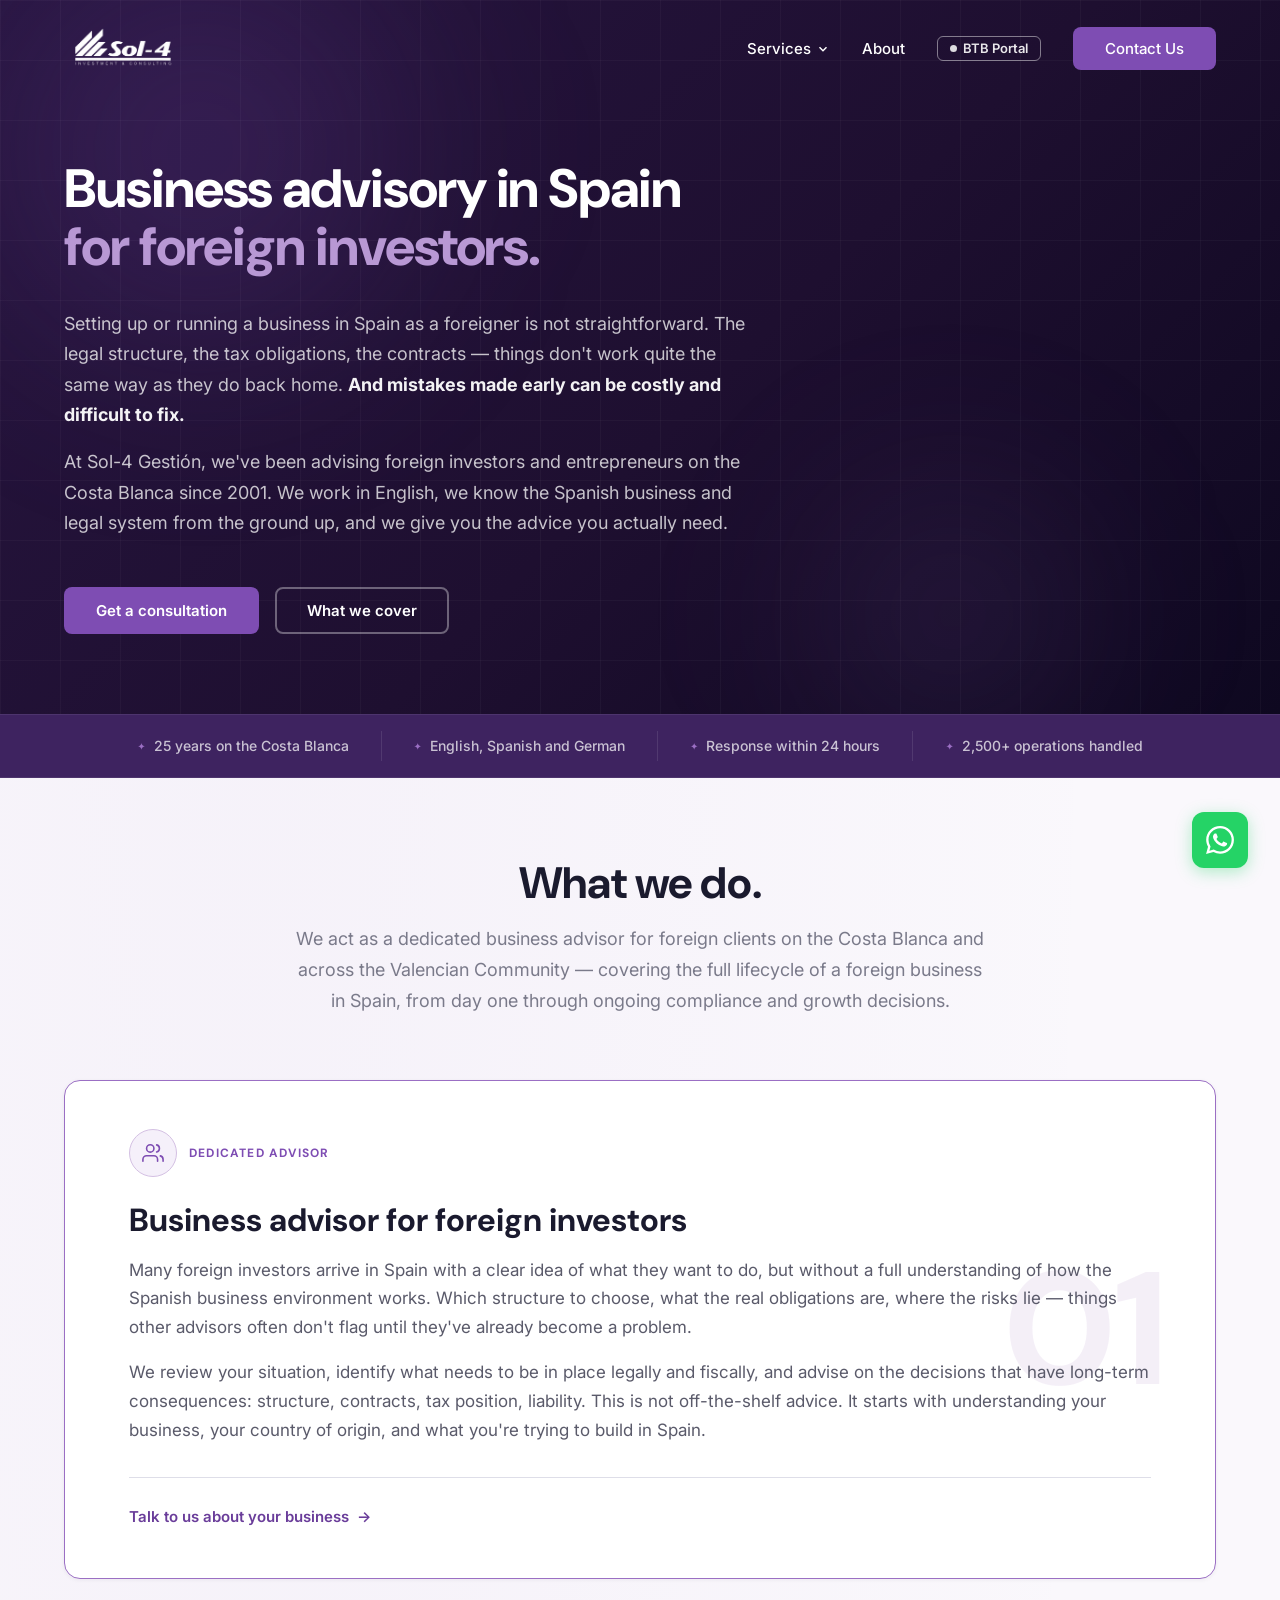
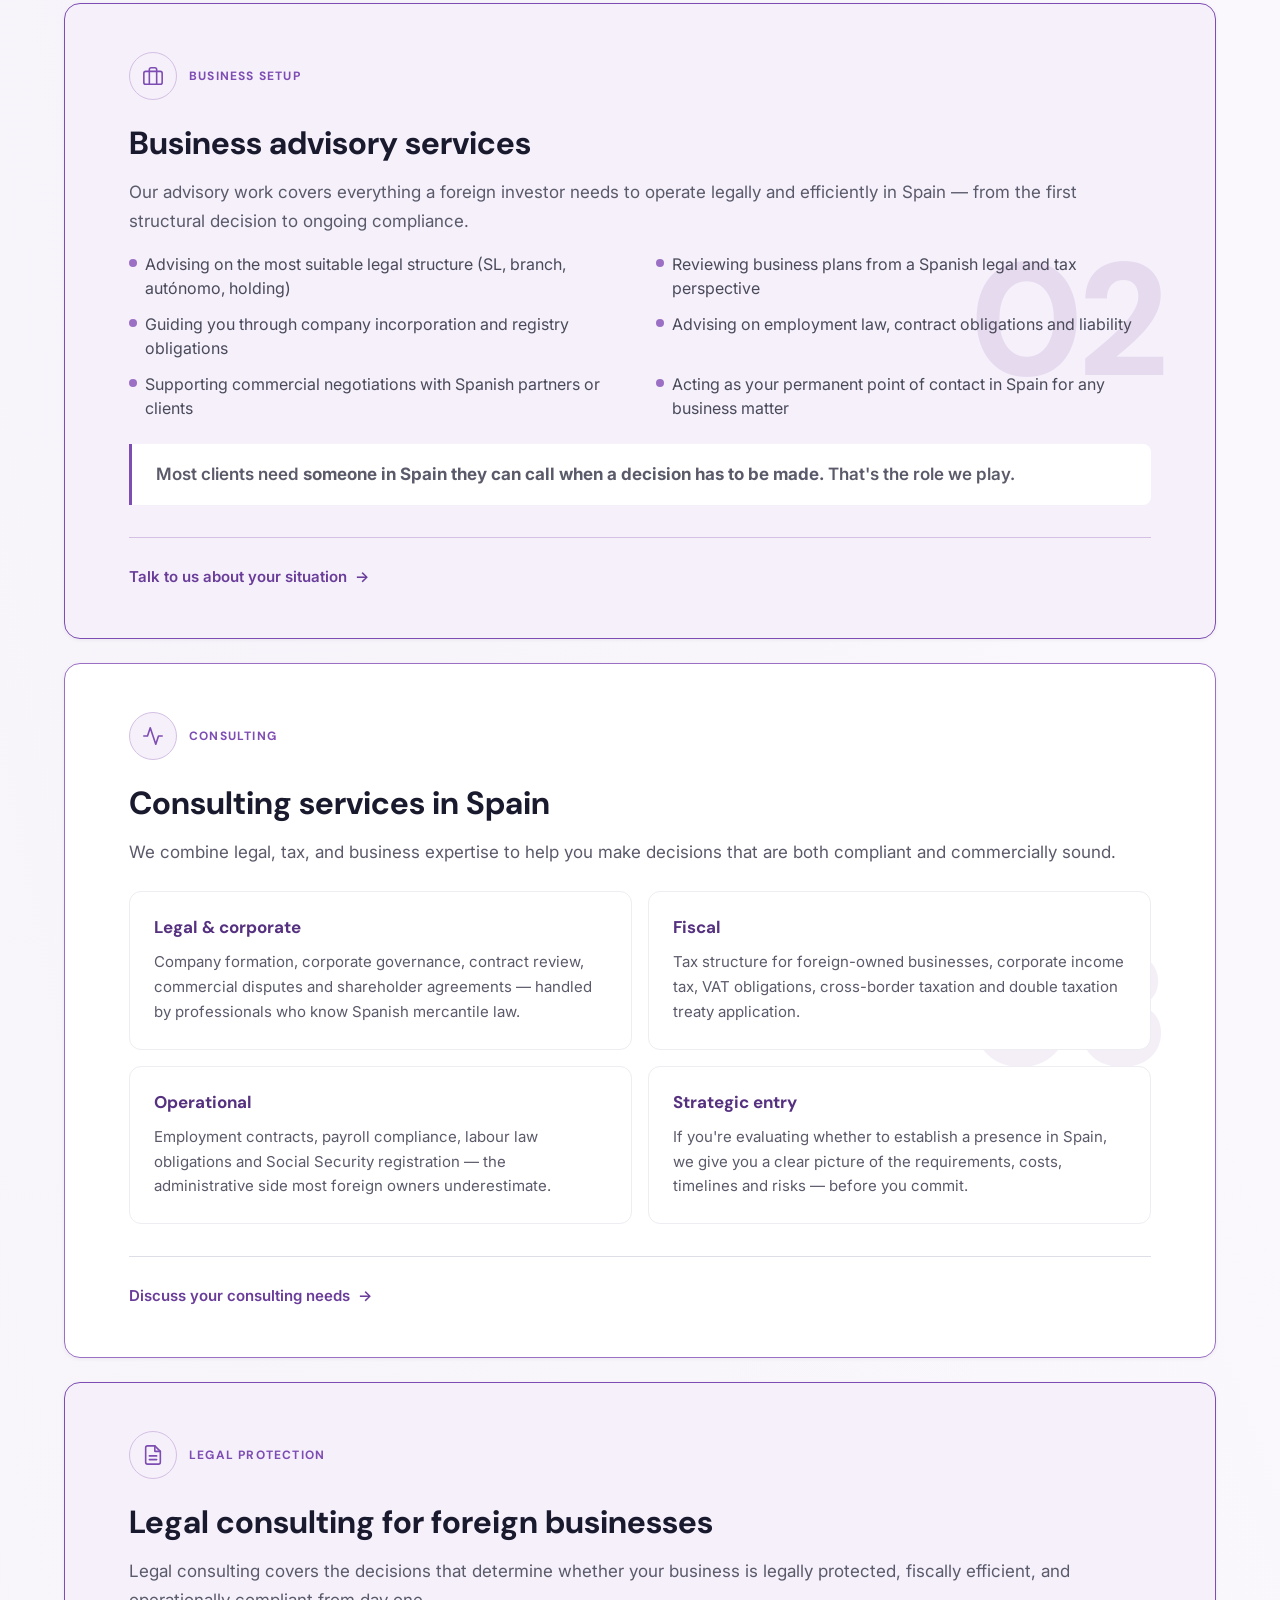
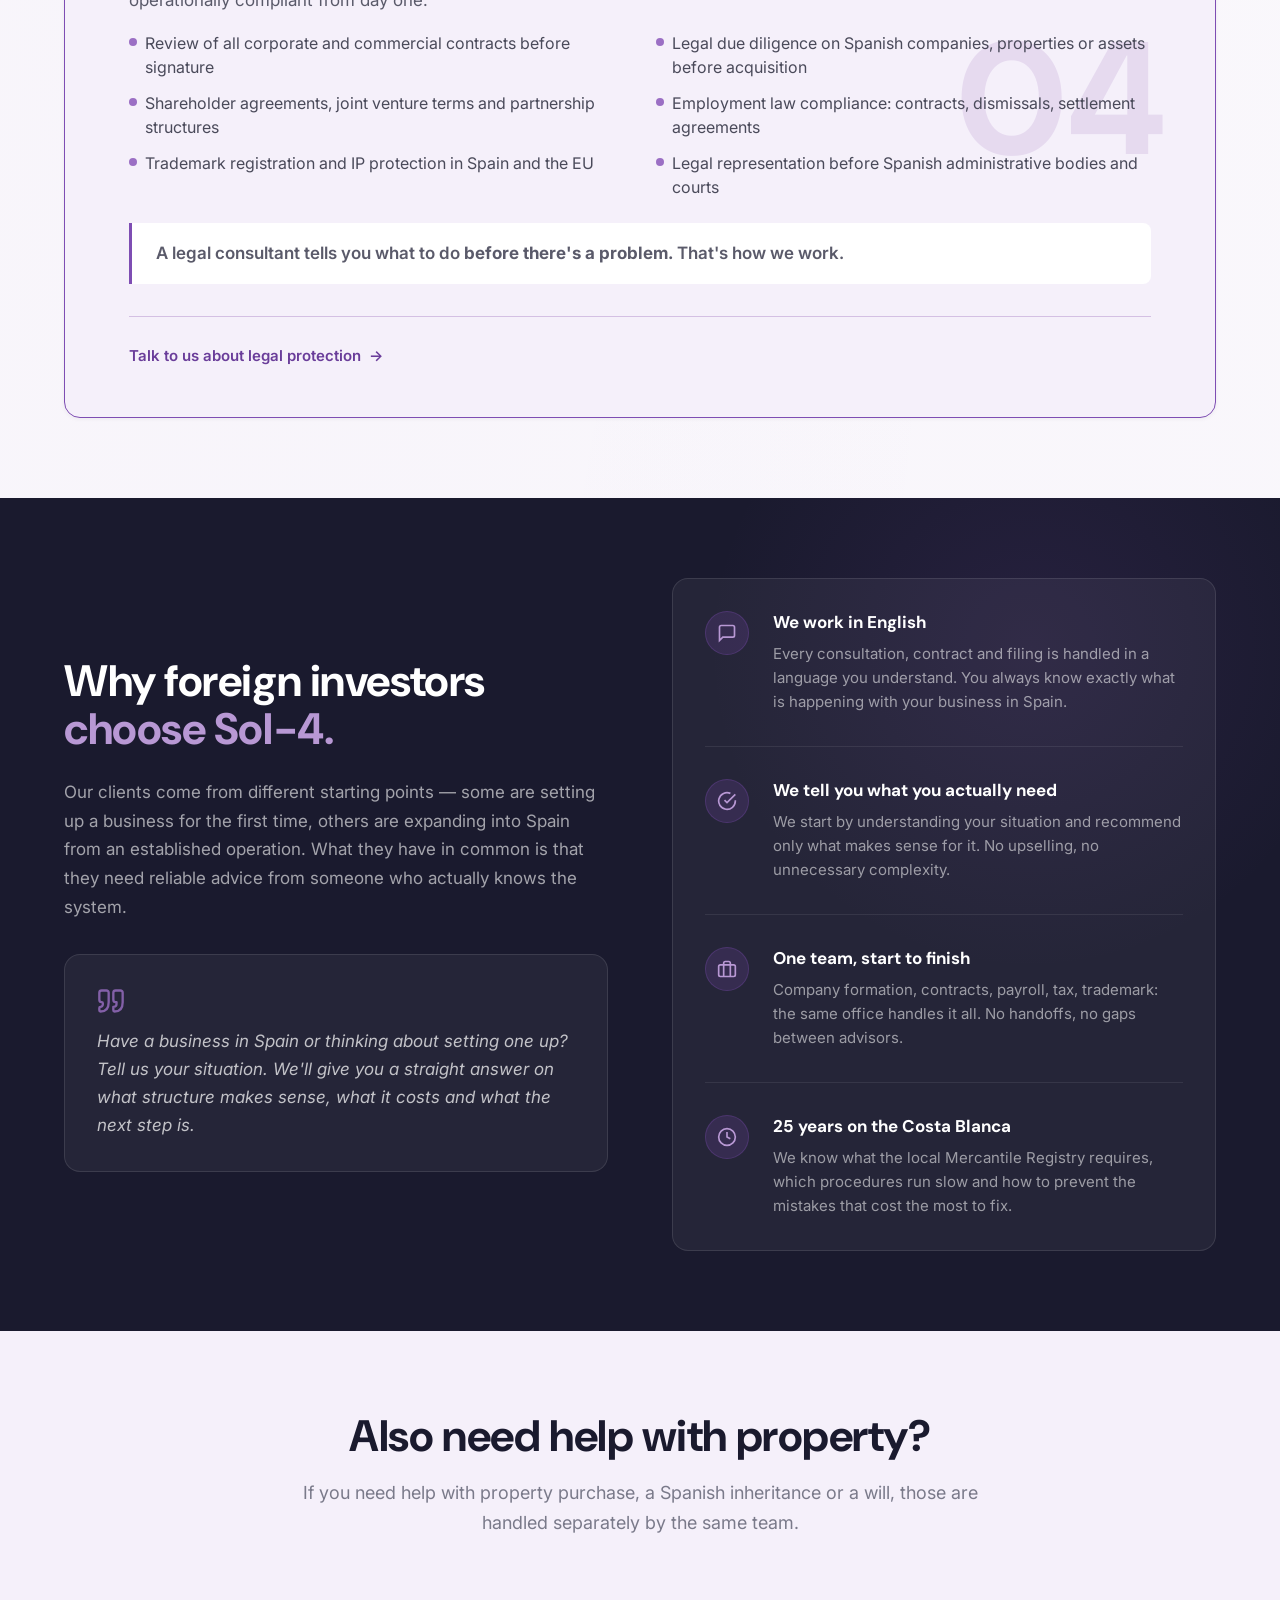
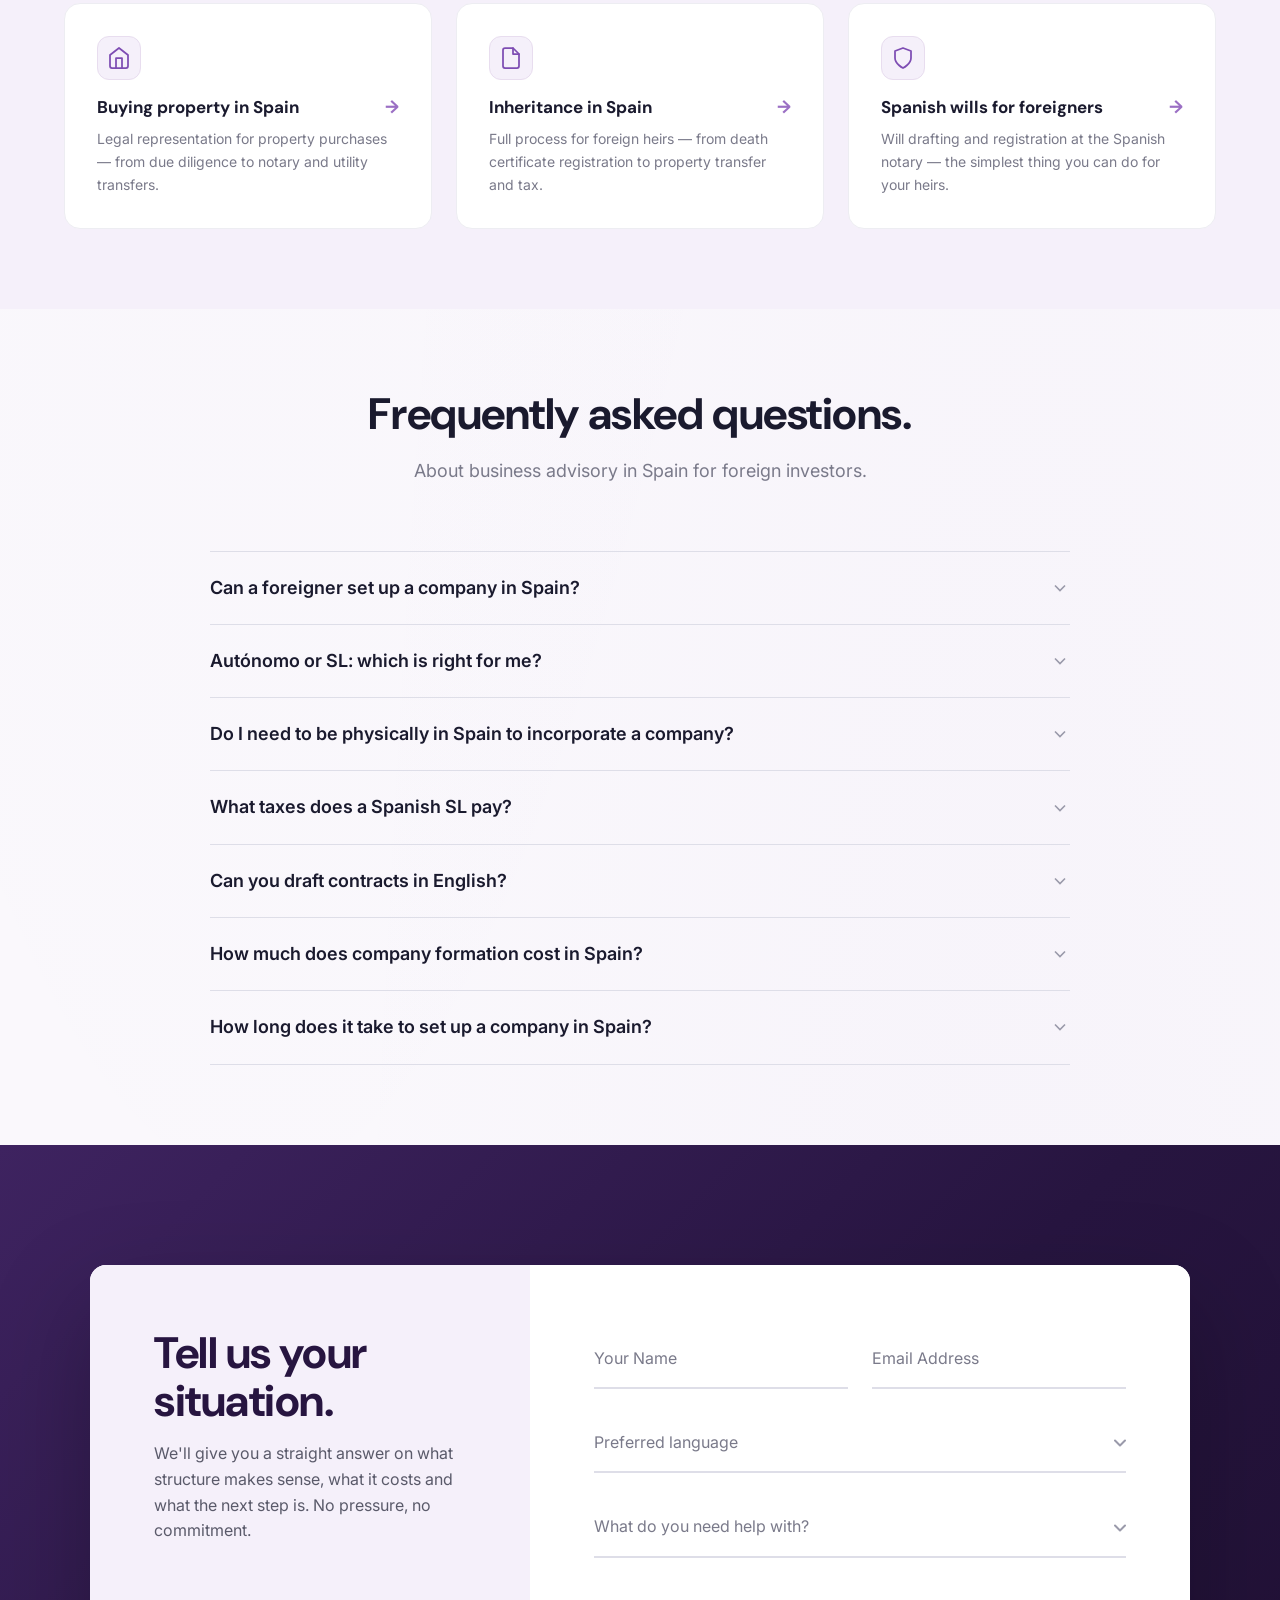
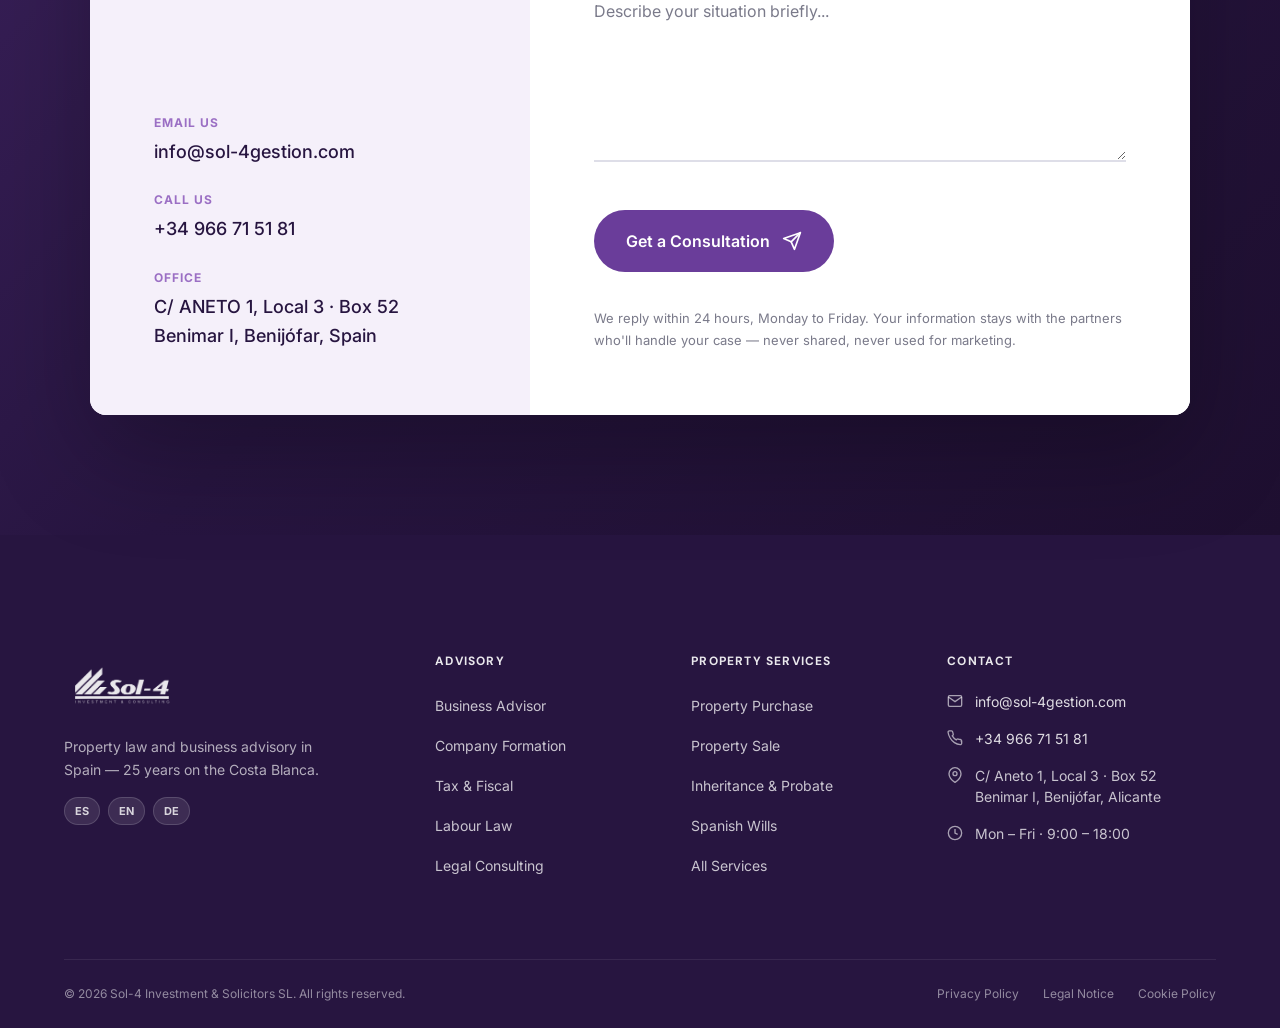
==== commit 9bcc9997: "feat: update advisory and contact headers with full nav structure Replaces legacy dropdown (services" ====
--- a/pages/advisory/index.html
+++ b/pages/advisory/index.html
@@ -19,7 +19,7 @@
   <!-- ═══ HEADER ═══ -->
   <header class="site-header" id="site-header">
     <div class="container header-inner">
-      <a href="../../pages/home/index.html" aria-label="Sol-4 Home">
+      <a href="../home/index.html" aria-label="Sol-4 Home">
         <img src="../../assets/logo/logo-sol-4.png" alt="Sol-4 Logo" class="logo">
       </a>
       <nav class="nav-links" id="nav-links">
@@ -34,31 +34,31 @@
           <div class="nav-dropdown-menu">
             <div class="dropdown-col">
               <span class="dropdown-label">Legal Services</span>
-              <a href="../../pages/services-container/index.html#buying" class="dropdown-link">Buying and Selling Properties</a>
-              <a href="../../pages/services-container/index.html#inheritance" class="dropdown-link">Spanish Inheritance</a>
-              <a href="../../pages/services-container/index.html#wills" class="dropdown-link">Spanish Wills</a>
-              <a href="../../pages/services-container/index.html#selling" class="dropdown-link">Property Sale</a>
+              <a href="../buying-property-spain/index.html" class="dropdown-link">Buying Property in Spain</a>
+              <a href="../selling-property-spain/index.html" class="dropdown-link">Selling Property in Spain</a>
+              <a href="../inheritance-spain/index.html" class="dropdown-link">Spanish Inheritance</a>
+              <a href="../spanish-will/index.html" class="dropdown-link">Spanish Will</a>
             </div>
             <div class="dropdown-col">
               <span class="dropdown-label">Additional Services</span>
-              <a href="../../pages/services-container/index.html#nie" class="dropdown-link">NIE &amp; Residency</a>
-              <a href="../../pages/services-container/index.html#poa" class="dropdown-link">Notary Representation</a>
-              <a href="../../pages/services-container/index.html#additional" class="dropdown-link">Urban &amp; Legal Checks</a>
+              <a href="../nie-spain/index.html" class="dropdown-link">NIE Spain</a>
+              <a href="../notary-representation-spain/index.html" class="dropdown-link">Notary Representation</a>
+              <a href="../urban-legal-checks/index.html" class="dropdown-link">Urban &amp; Legal Checks</a>
+              <a href="../complementary-services/index.html" class="dropdown-link">Complementary Services</a>
             </div>
             <div class="dropdown-col">
-              <span class="dropdown-label">Business Solutions</span>
-              <a href="index.html#consulting" class="dropdown-link nav-active-link">Tax &amp; Accounting</a>
-              <a href="index.html#formation" class="dropdown-link nav-active-link">Company Formation</a>
-              <a href="index.html#operational" class="dropdown-link nav-active-link">Labour Law</a>
+              <span class="dropdown-label">Business Advisory</span>
+              <a href="index.html" class="dropdown-link nav-active-item">Advisory</a>
+              <a href="../tax-accounting/index.html" class="dropdown-link">Tax &amp; Accounting</a>
+              <a href="../company-formation/index.html" class="dropdown-link">Company Formation</a>
+              <a href="../labour-law/index.html" class="dropdown-link">Labour Law</a>
             </div>
             <div class="dropdown-all">
-              <a href="../../pages/services-container/index.html" class="dropdown-all-link">All property services →</a>
-            </div>
-          </div>
-        </div>
-        <a href="../../pages/about-us/index.html">About Us</a>
-        <a href="index.html" class="nav-active">Advisory</a>
-        <a href="../../pages/home/index.html#testimonials">Testimonials</a>
+              <a href="../services-container/index.html" class="dropdown-all-link">All services →</a>
+            </div>
+          </div>
+        </div>
+        <a href="../about-us/index.html">About</a>
         <a href="https://sol-4gestion.biloop.es" class="nav-biloop" target="_blank" rel="noopener">BTB Portal</a>
         <a href="../contact/index.html" class="btn btn-primary">Contact Us</a>
       </nav>
@@ -718,8 +718,8 @@
     const toggle = document.getElementById('mobile-toggle');
     const nav = document.getElementById('nav-links');
     toggle.addEventListener('click', () => { toggle.classList.toggle('active'); nav.classList.toggle('active') });
-    nav.querySelectorAll('a:not(.dropdown-link)').forEach(a => a.addEventListener('click', () => { toggle.classList.remove('active'); nav.classList.remove('active') }));
-    nav.querySelectorAll('.dropdown-link').forEach(a => a.addEventListener('click', () => { toggle.classList.remove('active'); nav.classList.remove('active') }));
+    nav.querySelectorAll('a:not(.dropdown-link):not(.dropdown-all-link)').forEach(a => a.addEventListener('click', () => { toggle.classList.remove('active'); nav.classList.remove('active') }));
+    nav.querySelectorAll('.dropdown-link, .dropdown-all-link').forEach(a => a.addEventListener('click', () => { toggle.classList.remove('active'); nav.classList.remove('active') }));
 
     const dropdownTrigger = document.querySelector('.nav-dropdown-trigger');
     const dropdownMenu = document.querySelector('.nav-dropdown-menu');
--- a/pages/advisory/styles.css
+++ b/pages/advisory/styles.css
@@ -83,8 +83,8 @@
   box-shadow:var(--shadow-sm);padding:var(--space-2) 0;
 }
 .site-header.scrolled .logo{filter:none;height:50px !important}
-.site-header.scrolled .nav-links a:not(.btn){color:var(--neutral-700)}
-.site-header.scrolled .nav-links a:not(.btn):hover{color:var(--lila-500)}
+.site-header.scrolled .nav-links a:not(.btn):not(.dropdown-link):not(.dropdown-all-link){color:var(--neutral-700)}
+.site-header.scrolled .nav-links a:not(.btn):not(.dropdown-link):not(.dropdown-all-link):hover{color:var(--lila-500)}
 .site-header.scrolled .mobile-toggle span{background:var(--neutral-900)}
 .header-inner{display:flex;align-items:center;justify-content:space-between}
 .header-inner a[aria-label="Sol-4 Home"]{display:flex;align-items:center;height:100%}
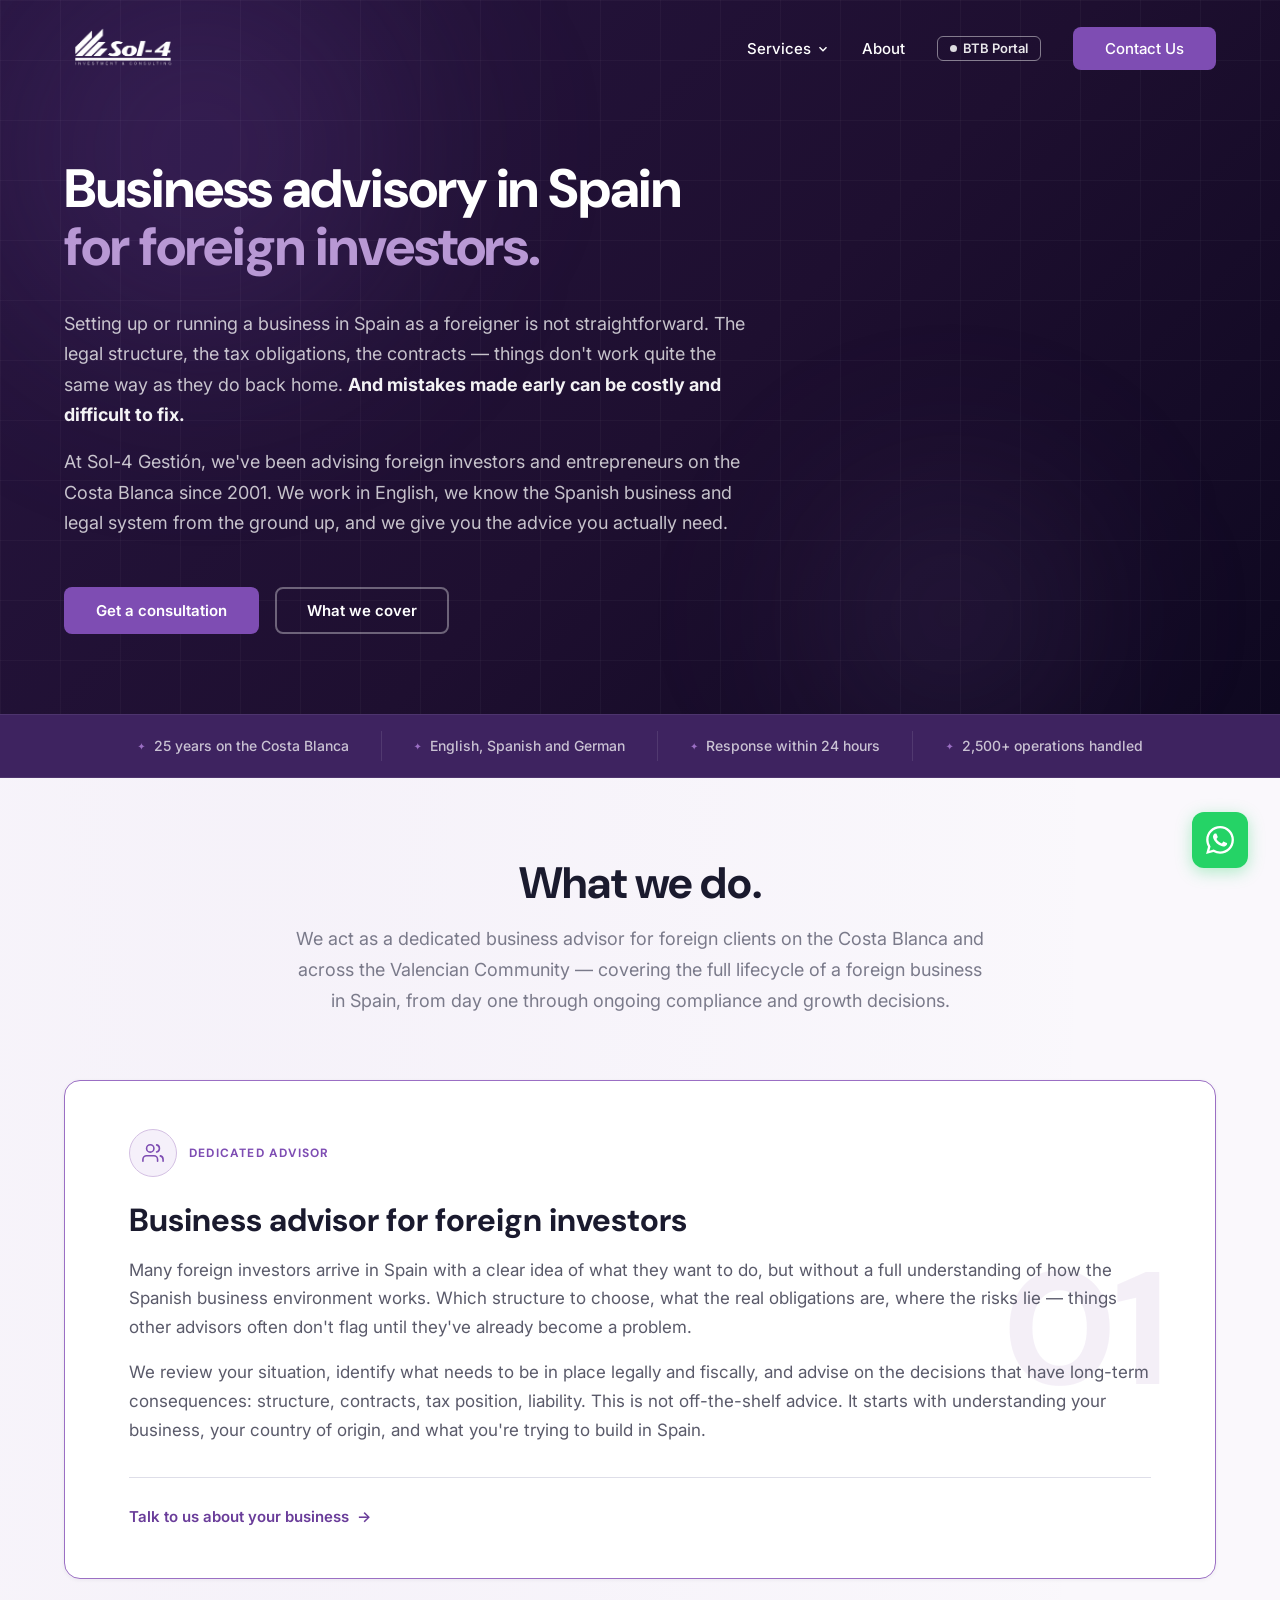
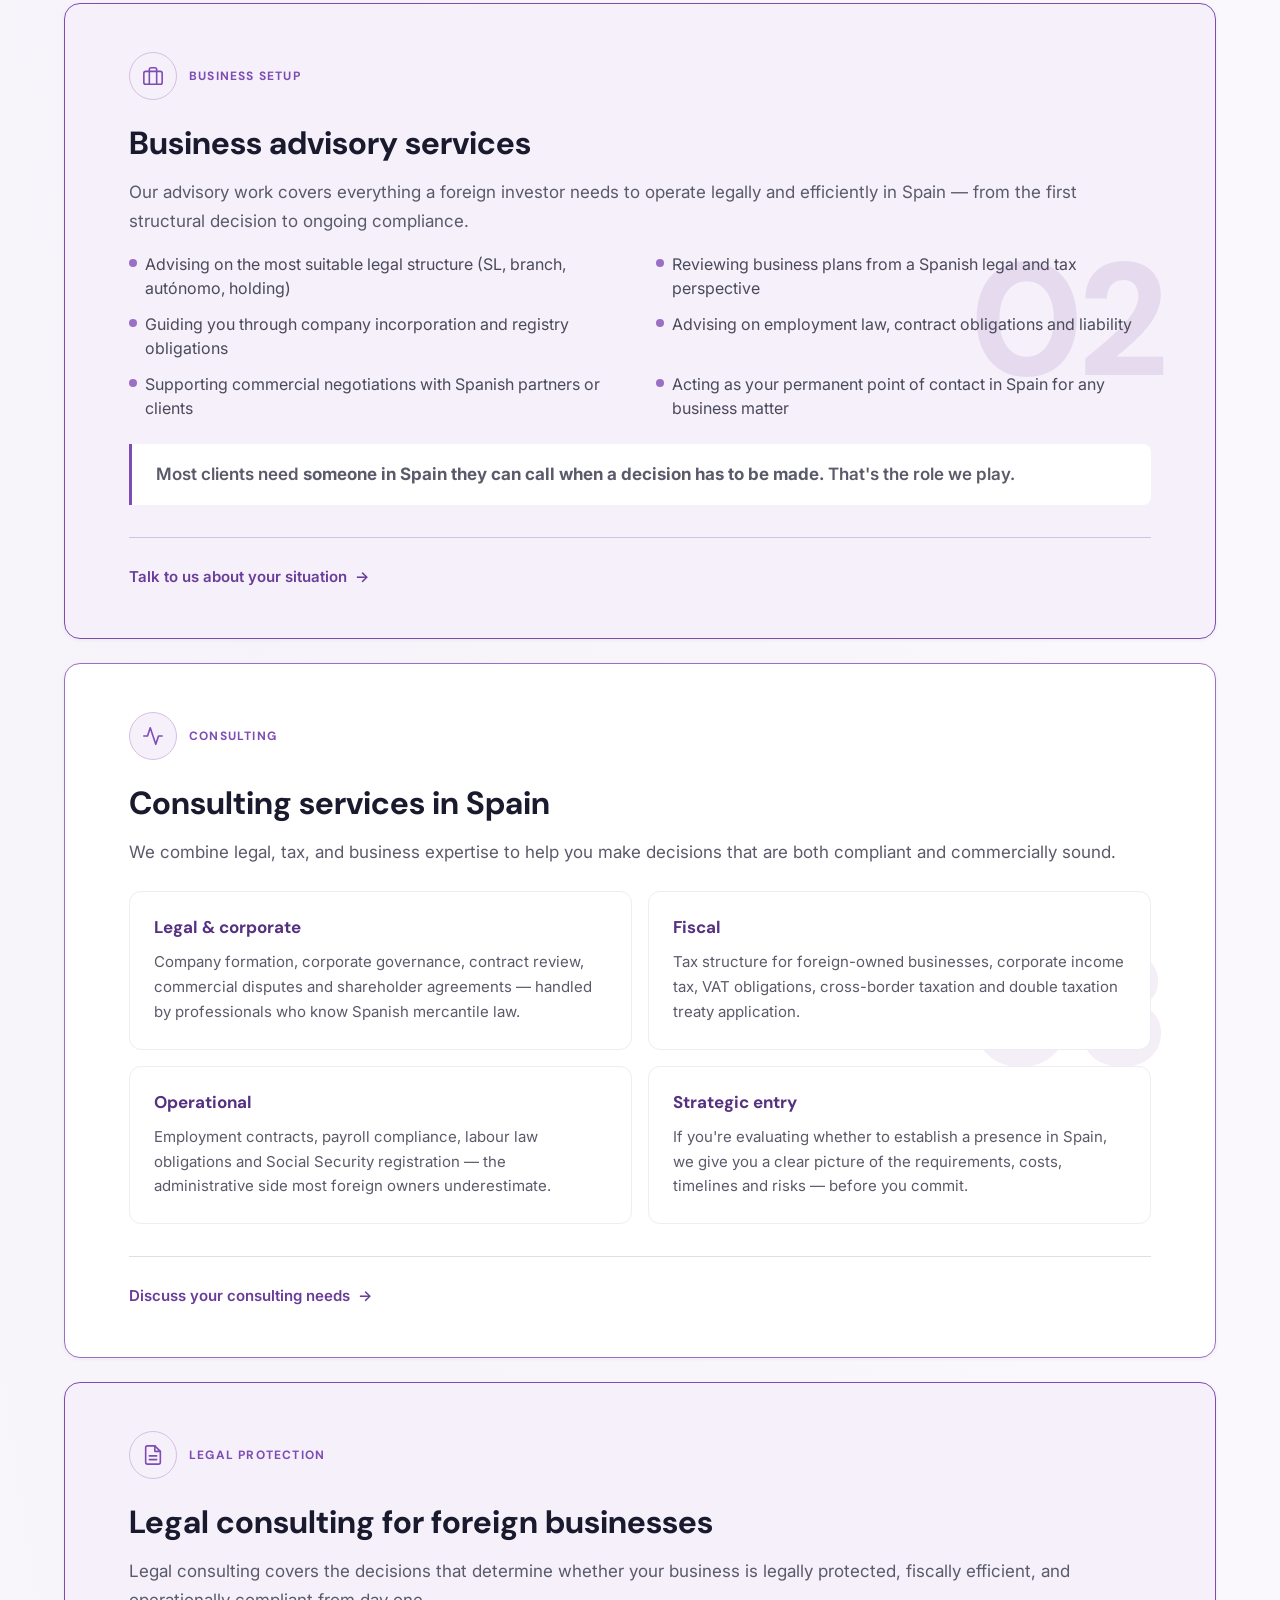
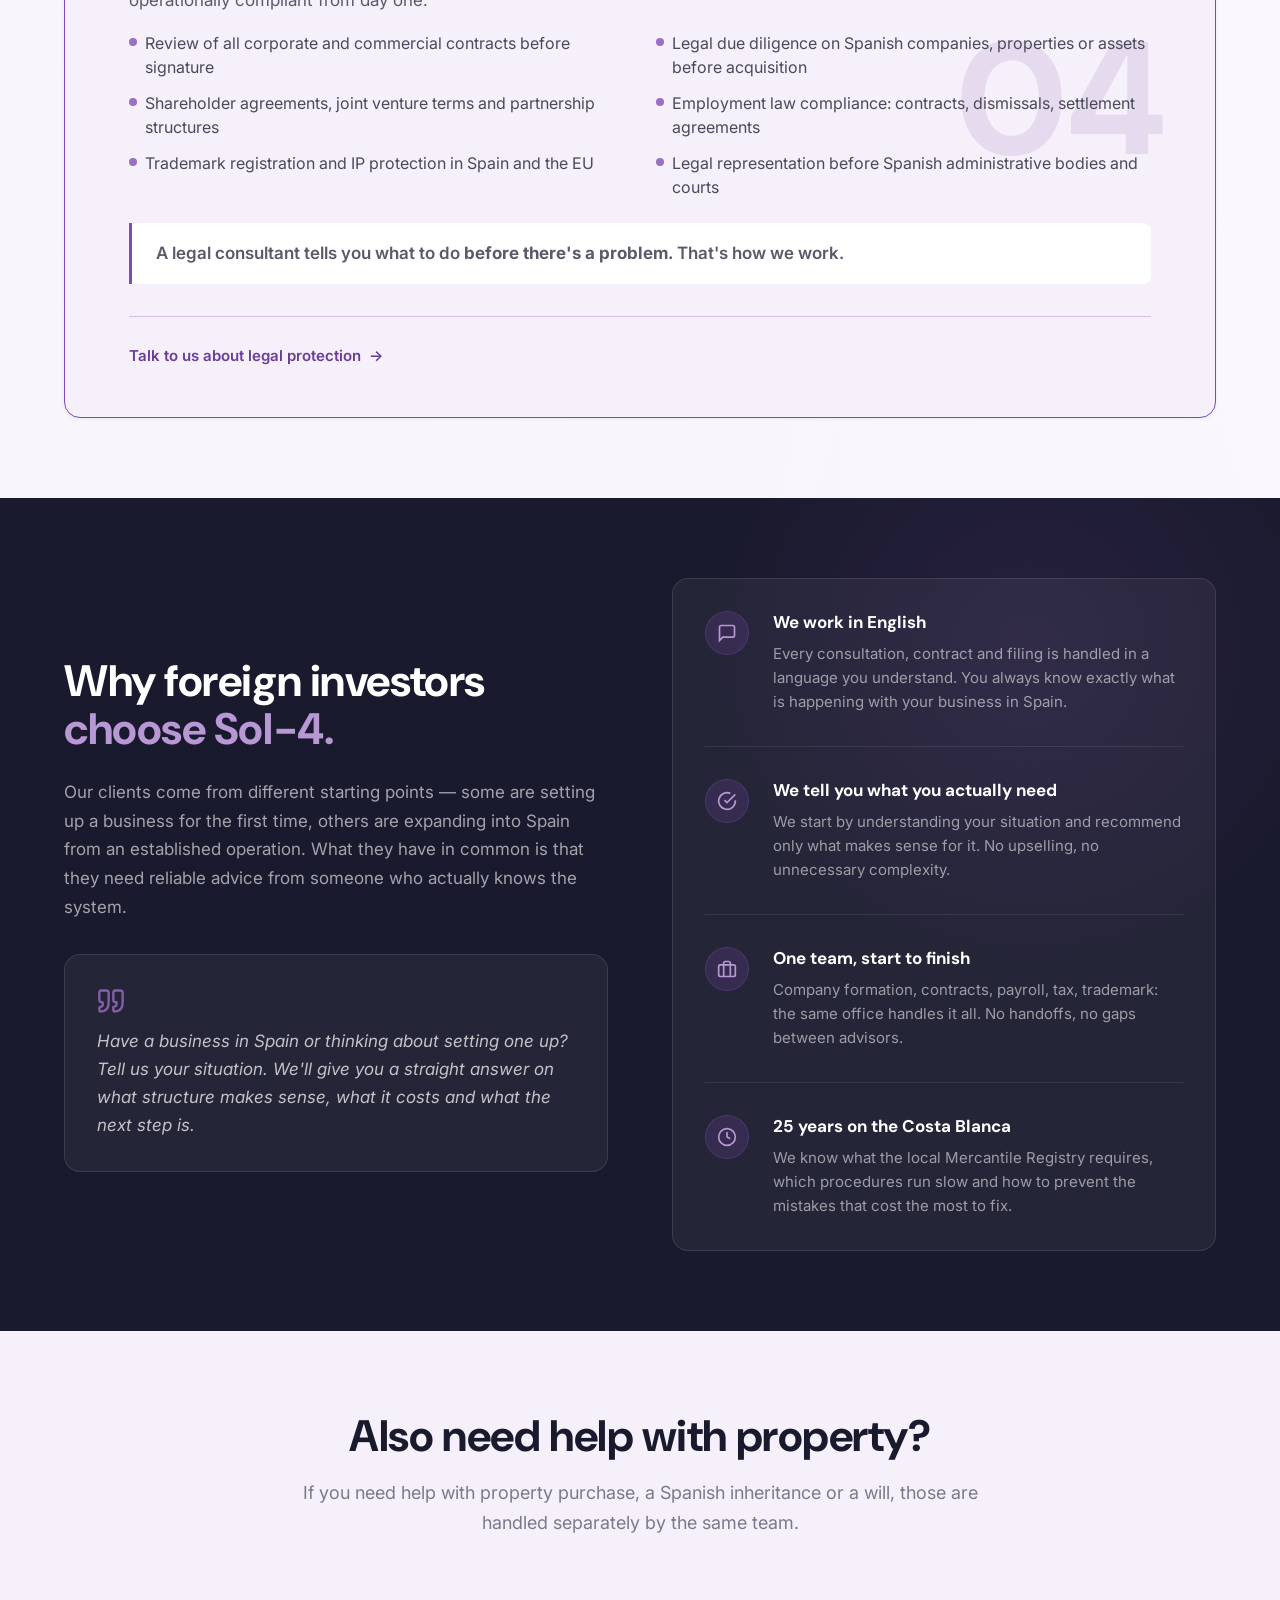
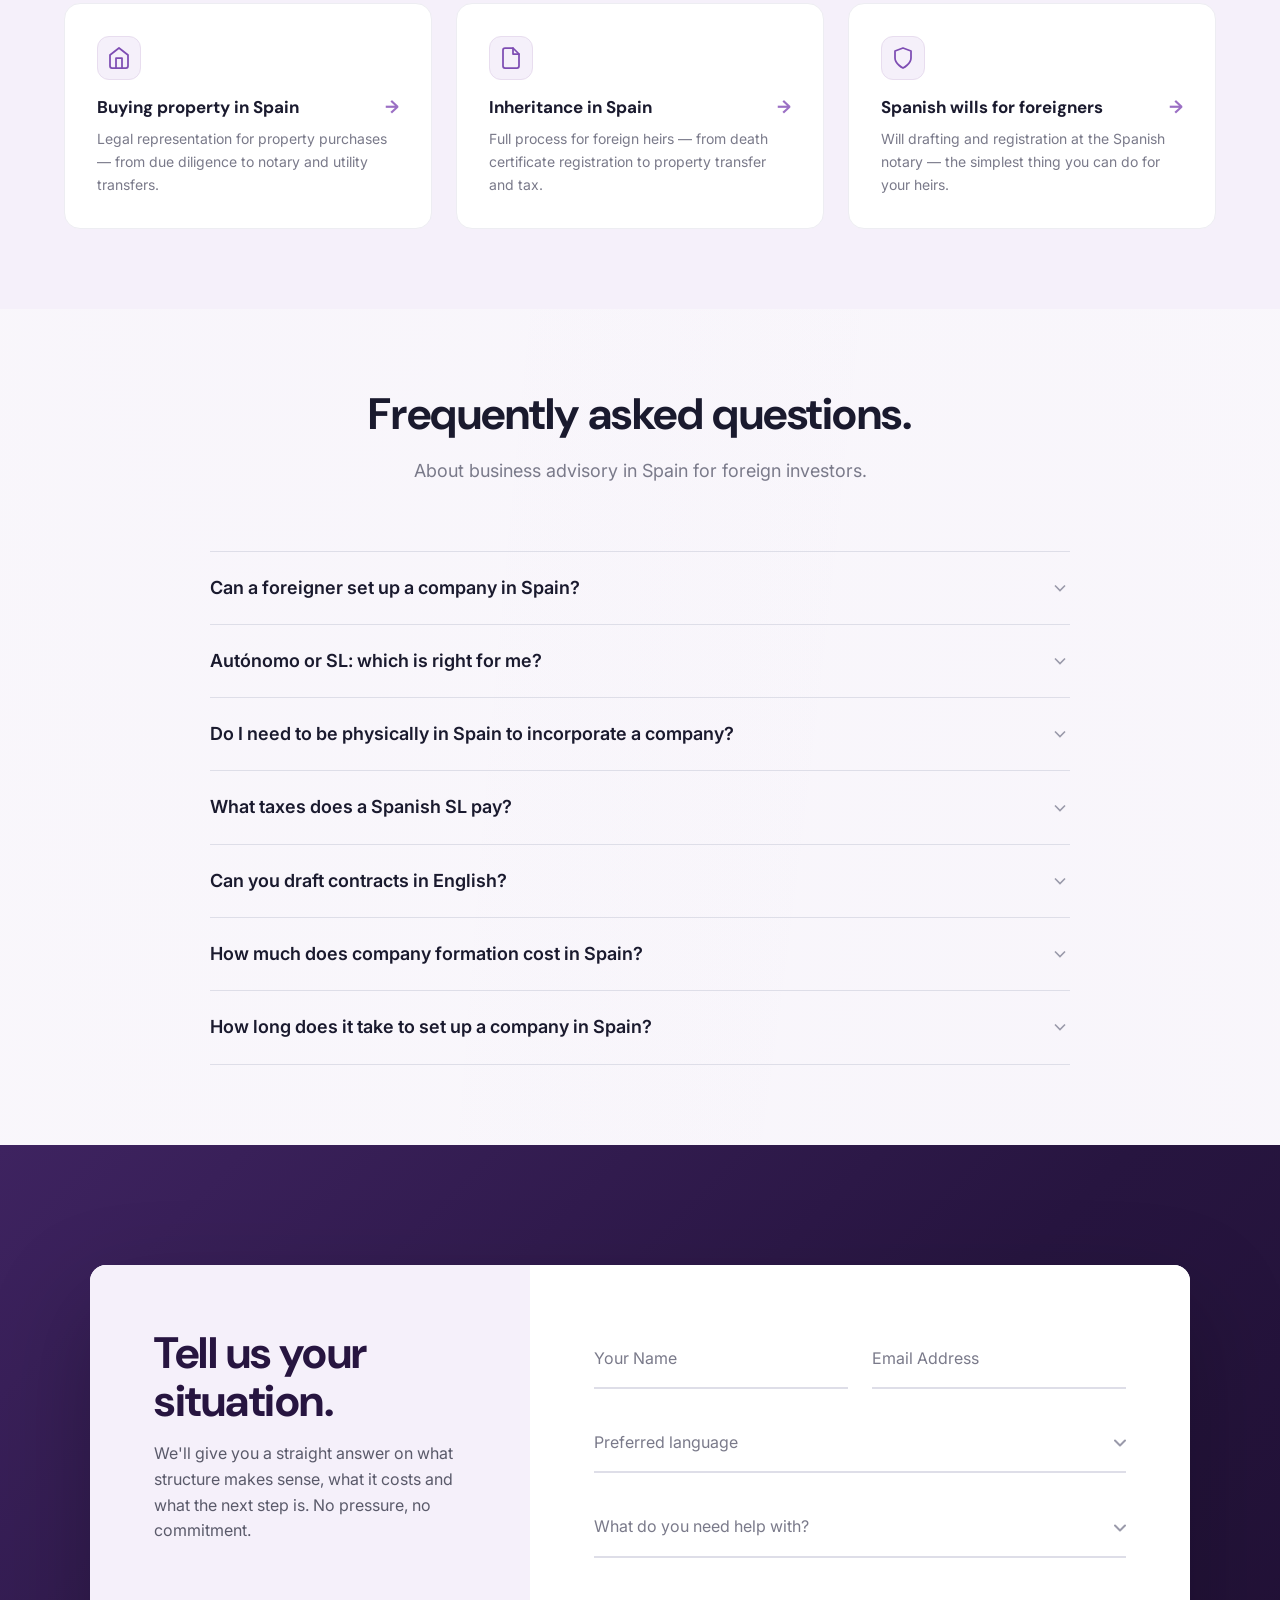
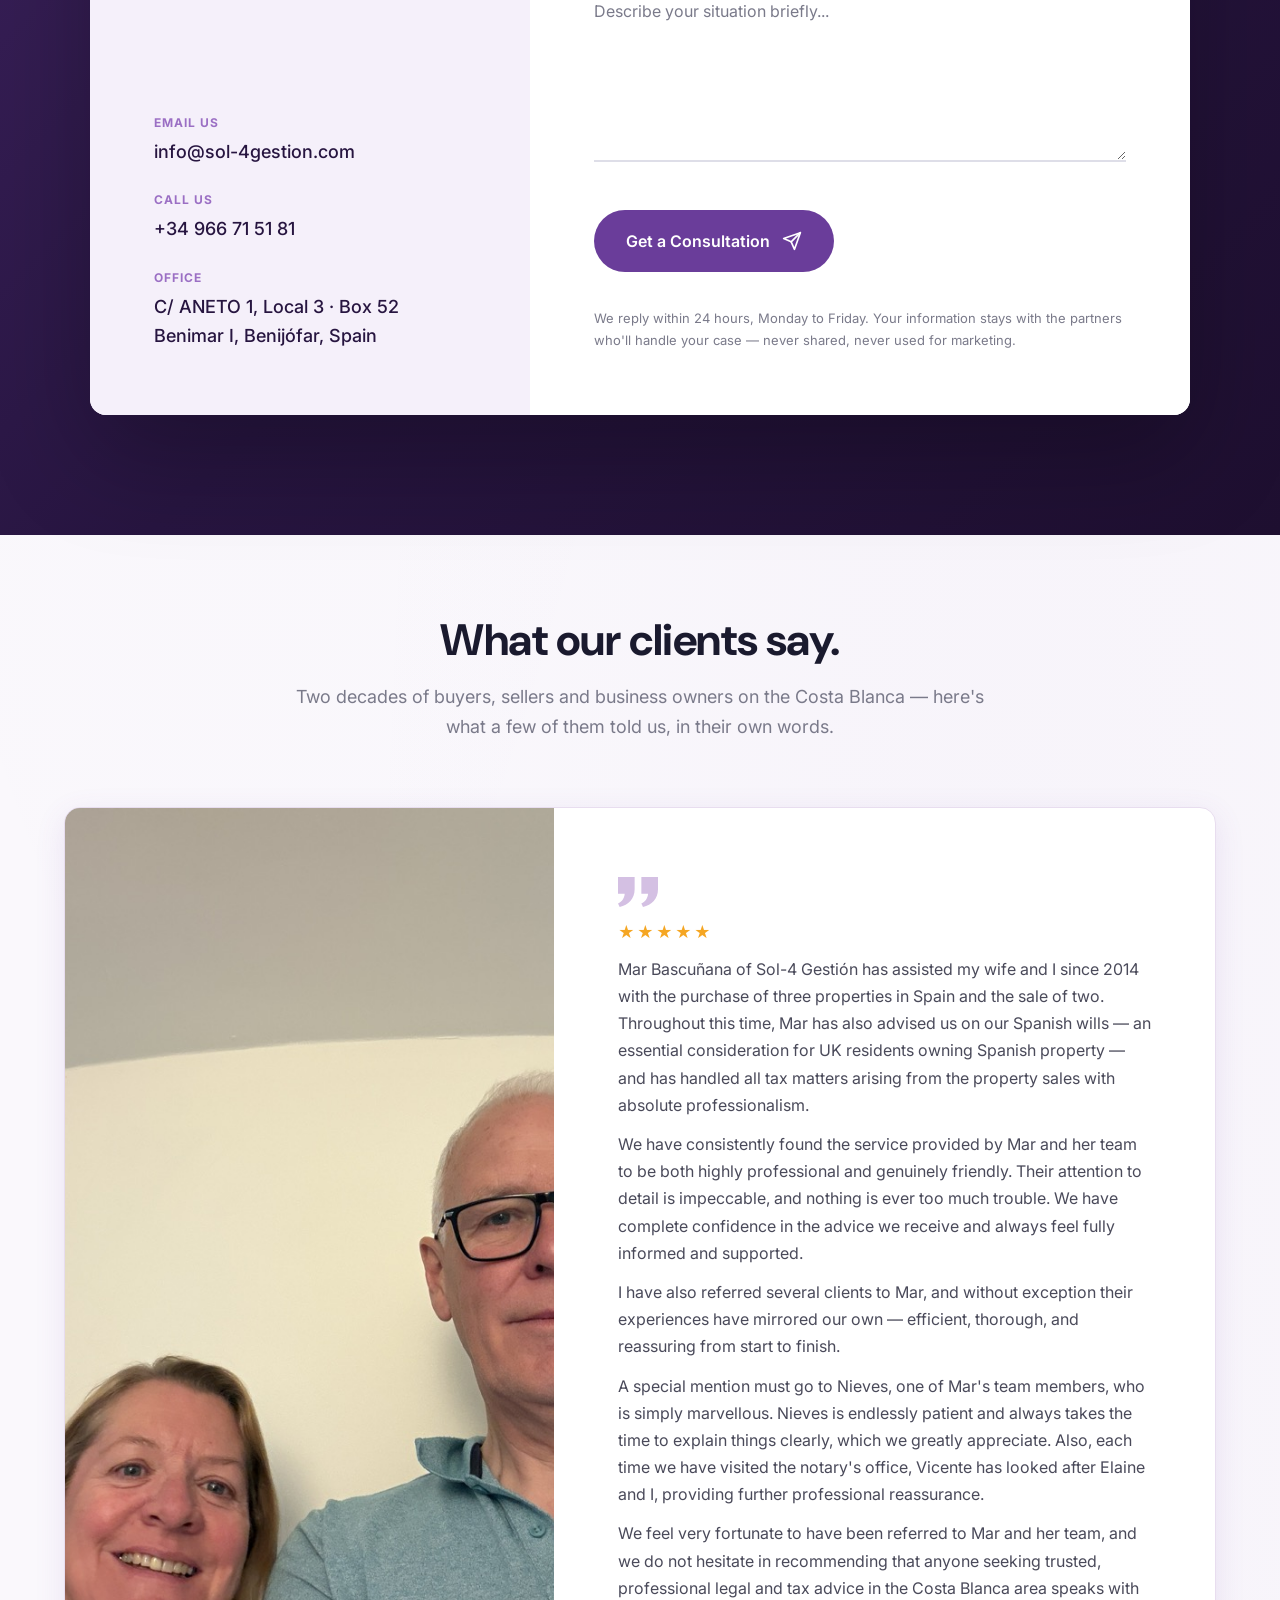
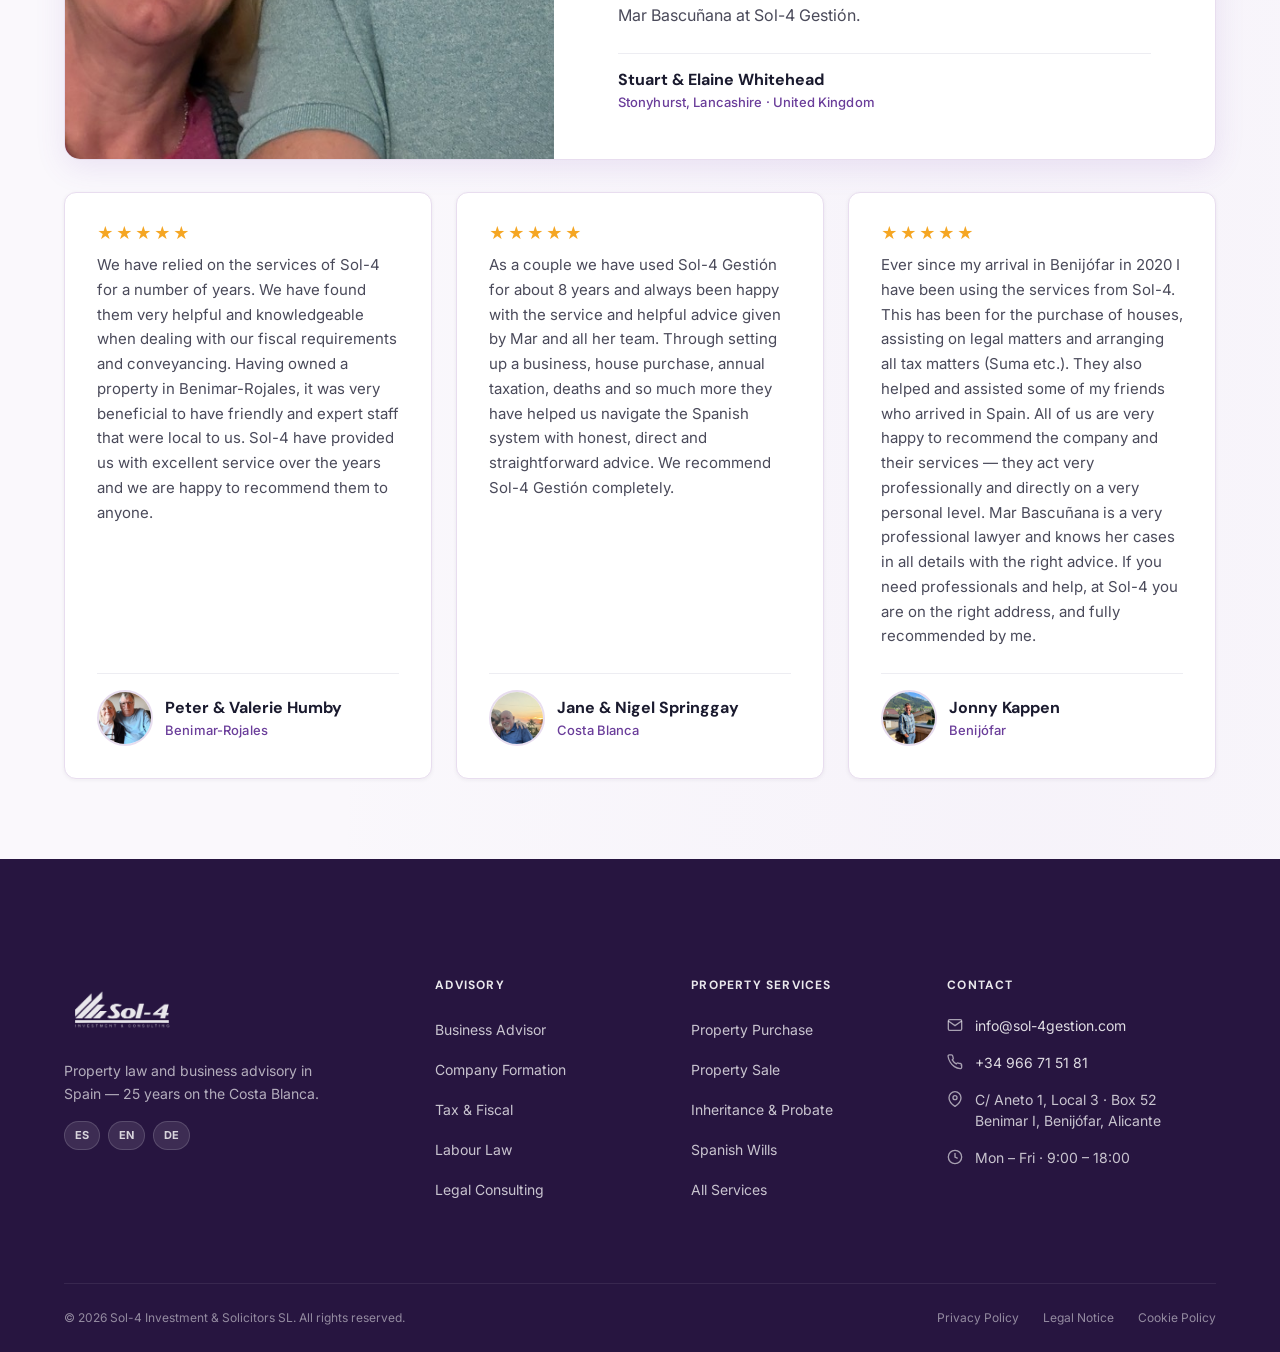
==== commit 35586979: "feat: replace testimonials with real client reviews across all pages Adds a shared testimonials bloc" ====
--- a/pages/advisory/index.html
+++ b/pages/advisory/index.html
@@ -33,18 +33,10 @@
           </button>
           <div class="nav-dropdown-menu">
             <div class="dropdown-col">
-              <span class="dropdown-label">Legal Services</span>
-              <a href="../buying-property-spain/index.html" class="dropdown-link">Buying Property in Spain</a>
-              <a href="../selling-property-spain/index.html" class="dropdown-link">Selling Property in Spain</a>
-              <a href="../inheritance-spain/index.html" class="dropdown-link">Spanish Inheritance</a>
-              <a href="../spanish-will/index.html" class="dropdown-link">Spanish Will</a>
-            </div>
-            <div class="dropdown-col">
               <span class="dropdown-label">Additional Services</span>
               <a href="../nie-spain/index.html" class="dropdown-link">NIE Spain</a>
               <a href="../notary-representation-spain/index.html" class="dropdown-link">Notary Representation</a>
               <a href="../urban-legal-checks/index.html" class="dropdown-link">Urban &amp; Legal Checks</a>
-              <a href="../complementary-services/index.html" class="dropdown-link">Complementary Services</a>
             </div>
             <div class="dropdown-col">
               <span class="dropdown-label">Business Advisory</span>
@@ -610,6 +602,104 @@
               partners who'll handle your case — never shared, never used for marketing.</p>
           </form>
         </div>
+      </div>
+    </div>
+  </section>
+
+  <!-- ═══ SECTION: TESTIMONIALS ═══ -->
+  <section class="section tst-section" id="testimonials">
+    <div class="container">
+      <div class="section-header reveal">
+        <h2>What our clients say.</h2>
+        <p>Two decades of buyers, sellers and business owners on the Costa Blanca — here's what a few of them told us, in their own words.</p>
+      </div>
+
+      <!-- Featured testimonial -->
+      <div class="tst-featured reveal">
+        <div class="tst-featured-media">
+          <img src="../../assets/testimonials/t1.jpg" alt="Stuart and Elaine Whitehead" loading="lazy">
+        </div>
+        <div class="tst-featured-body">
+          <svg class="tst-quote-mark" xmlns="http://www.w3.org/2000/svg" width="40" height="40" viewBox="0 0 24 24"
+            fill="currentColor">
+            <path d="M9.983 3v7.391c0 5.704-3.731 9.57-8.983 10.609l-.995-2.151c2.432-.917 3.995-3.638 3.995-5.849h-4v-10h9.983zm14.017 0v7.391c0 5.704-3.748 9.571-9 10.609l-.996-2.151c2.433-.917 3.996-3.638 3.996-5.849h-3.983v-10h9.983z" />
+          </svg>
+          <div class="tst-stars" aria-label="5 out of 5 stars">★★★★★</div>
+          <div class="tst-featured-text">
+            <p>Mar Bascuñana of Sol-4 Gestión has assisted my wife and I since 2014 with the purchase of three properties
+              in Spain and the sale of two. Throughout this time, Mar has also advised us on our Spanish wills — an
+              essential consideration for UK residents owning Spanish property — and has handled all tax matters arising
+              from the property sales with absolute professionalism.</p>
+            <p>We have consistently found the service provided by Mar and her team to be both highly professional and
+              genuinely friendly. Their attention to detail is impeccable, and nothing is ever too much trouble. We have
+              complete confidence in the advice we receive and always feel fully informed and supported.</p>
+            <p>I have also referred several clients to Mar, and without exception their experiences have mirrored our own
+              — efficient, thorough, and reassuring from start to finish.</p>
+            <p>A special mention must go to Nieves, one of Mar's team members, who is simply marvellous. Nieves is
+              endlessly patient and always takes the time to explain things clearly, which we greatly appreciate. Also,
+              each time we have visited the notary's office, Vicente has looked after Elaine and I, providing further
+              professional reassurance.</p>
+            <p>We feel very fortunate to have been referred to Mar and her team, and we do not hesitate in recommending
+              that anyone seeking trusted, professional legal and tax advice in the Costa Blanca area speaks with Mar
+              Bascuñana at Sol-4 Gestión.</p>
+          </div>
+          <div class="tst-author">
+            <span class="tst-author-name">Stuart &amp; Elaine Whitehead</span>
+            <span class="tst-author-loc">Stonyhurst, Lancashire · United Kingdom</span>
+          </div>
+        </div>
+      </div>
+
+      <!-- Testimonial grid -->
+      <div class="tst-grid">
+
+        <article class="tst-card reveal">
+          <div class="tst-stars" aria-label="5 out of 5 stars">★★★★★</div>
+          <p class="tst-card-text">We have relied on the services of Sol-4 for a number of years. We have found them very
+            helpful and knowledgeable when dealing with our fiscal requirements and conveyancing. Having owned a property
+            in Benimar-Rojales, it was very beneficial to have friendly and expert staff that were local to us. Sol-4
+            have provided us with excellent service over the years and we are happy to recommend them to anyone.</p>
+          <div class="tst-card-foot">
+            <img class="tst-avatar" src="../../assets/testimonials/t2.jpg" alt="Peter and Valerie Humby" loading="lazy">
+            <div class="tst-card-who">
+              <span class="tst-author-name">Peter &amp; Valerie Humby</span>
+              <span class="tst-author-loc">Benimar-Rojales</span>
+            </div>
+          </div>
+        </article>
+
+        <article class="tst-card reveal reveal-delay-1">
+          <div class="tst-stars" aria-label="5 out of 5 stars">★★★★★</div>
+          <p class="tst-card-text">As a couple we have used Sol-4 Gestión for about 8 years and always been happy with the
+            service and helpful advice given by Mar and all her team. Through setting up a business, house purchase,
+            annual taxation, deaths and so much more they have helped us navigate the Spanish system with honest, direct
+            and straightforward advice. We recommend Sol-4 Gestión completely.</p>
+          <div class="tst-card-foot">
+            <img class="tst-avatar" src="../../assets/testimonials/t3.jpg" alt="Jane and Nigel Springgay" loading="lazy">
+            <div class="tst-card-who">
+              <span class="tst-author-name">Jane &amp; Nigel Springgay</span>
+              <span class="tst-author-loc">Costa Blanca</span>
+            </div>
+          </div>
+        </article>
+
+        <article class="tst-card reveal reveal-delay-2">
+          <div class="tst-stars" aria-label="5 out of 5 stars">★★★★★</div>
+          <p class="tst-card-text">Ever since my arrival in Benijófar in 2020 I have been using the services from Sol-4.
+            This has been for the purchase of houses, assisting on legal matters and arranging all tax matters (Suma
+            etc.). They also helped and assisted some of my friends who arrived in Spain. All of us are very happy to
+            recommend the company and their services — they act very professionally and directly on a very personal
+            level. Mar Bascuñana is a very professional lawyer and knows her cases in all details with the right advice.
+            If you need professionals and help, at Sol-4 you are on the right address, and fully recommended by me.</p>
+          <div class="tst-card-foot">
+            <img class="tst-avatar" src="../../assets/testimonials/t4.jpg" alt="Jonny Kappen" loading="lazy">
+            <div class="tst-card-who">
+              <span class="tst-author-name">Jonny Kappen</span>
+              <span class="tst-author-loc">Benijófar</span>
+            </div>
+          </div>
+        </article>
+
       </div>
     </div>
   </section>
--- a/pages/advisory/styles.css
+++ b/pages/advisory/styles.css
@@ -634,3 +634,58 @@
   .faq-q span{font-size:16px}
   .faq-a{padding-right:0}
 }
+
+/* ══════════════════════════════════════════
+   TESTIMONIALS — shared block
+   ══════════════════════════════════════════ */
+.tst-section .section-header{margin-bottom:var(--space-8)}
+
+/* Featured */
+.tst-featured{
+  display:grid;grid-template-columns:minmax(280px,0.85fr) 1.15fr;gap:0;
+  background:var(--white-pure);border:1px solid var(--lila-100);
+  border-radius:var(--radius-xl);overflow:hidden;
+  box-shadow:var(--shadow-lg);margin-bottom:var(--space-6);
+}
+.tst-featured-media{position:relative;min-height:100%;background:var(--lila-100)}
+.tst-featured-media img{width:100%;height:100%;object-fit:cover;object-position:44% 28%;display:block}
+.tst-featured-body{padding:var(--space-8) var(--space-8) var(--space-7);display:flex;flex-direction:column}
+.tst-quote-mark{color:var(--lila-200);margin-bottom:var(--space-3)}
+.tst-stars{color:#F5A623;letter-spacing:2px;font-size:16px;line-height:1;margin-bottom:var(--space-4)}
+.tst-featured-text p{
+  font:400 16px/1.7 var(--font-body);color:var(--neutral-700);
+}
+.tst-featured-text p+p{margin-top:var(--space-3)}
+.tst-author{margin-top:var(--space-5);padding-top:var(--space-4);border-top:1px solid var(--neutral-100);
+  display:flex;flex-direction:column;gap:2px}
+.tst-author-name{font:700 16px/1.3 var(--font-heading);color:var(--neutral-900)}
+.tst-author-loc{font:500 13px/1.4 var(--font-body);color:var(--lila-600);letter-spacing:.01em}
+
+/* Grid */
+.tst-grid{display:grid;grid-template-columns:repeat(3,1fr);gap:var(--space-5);align-items:stretch}
+.tst-card{
+  background:var(--white-pure);border:1px solid var(--lila-100);
+  border-radius:var(--radius-lg);padding:var(--space-6);
+  box-shadow:var(--shadow-sm);display:flex;flex-direction:column;
+  transition:transform .3s ease,box-shadow .3s ease;
+}
+.tst-card:hover{transform:translateY(-4px);box-shadow:var(--shadow-lg)}
+.tst-card .tst-stars{margin-bottom:var(--space-3)}
+.tst-card-text{font:400 15px/1.65 var(--font-body);color:var(--neutral-700);flex:1}
+.tst-card-foot{display:flex;align-items:center;gap:var(--space-3);
+  margin-top:var(--space-5);padding-top:var(--space-4);border-top:1px solid var(--neutral-100)}
+.tst-avatar{width:56px;height:56px;border-radius:var(--radius-full);object-fit:cover;
+  flex-shrink:0;border:2px solid var(--lila-100)}
+.tst-card-who{display:flex;flex-direction:column;gap:2px;min-width:0}
+
+/* Responsive */
+@media(max-width:900px){
+  .tst-featured{grid-template-columns:1fr}
+  .tst-featured-media{min-height:320px}
+  .tst-featured-media img{object-position:center 56%}
+  .tst-grid{grid-template-columns:1fr;max-width:560px;margin:0 auto}
+}
+@media(max-width:600px){
+  .tst-featured-body{padding:var(--space-6) var(--space-5)}
+  .tst-featured-media{min-height:240px}
+}
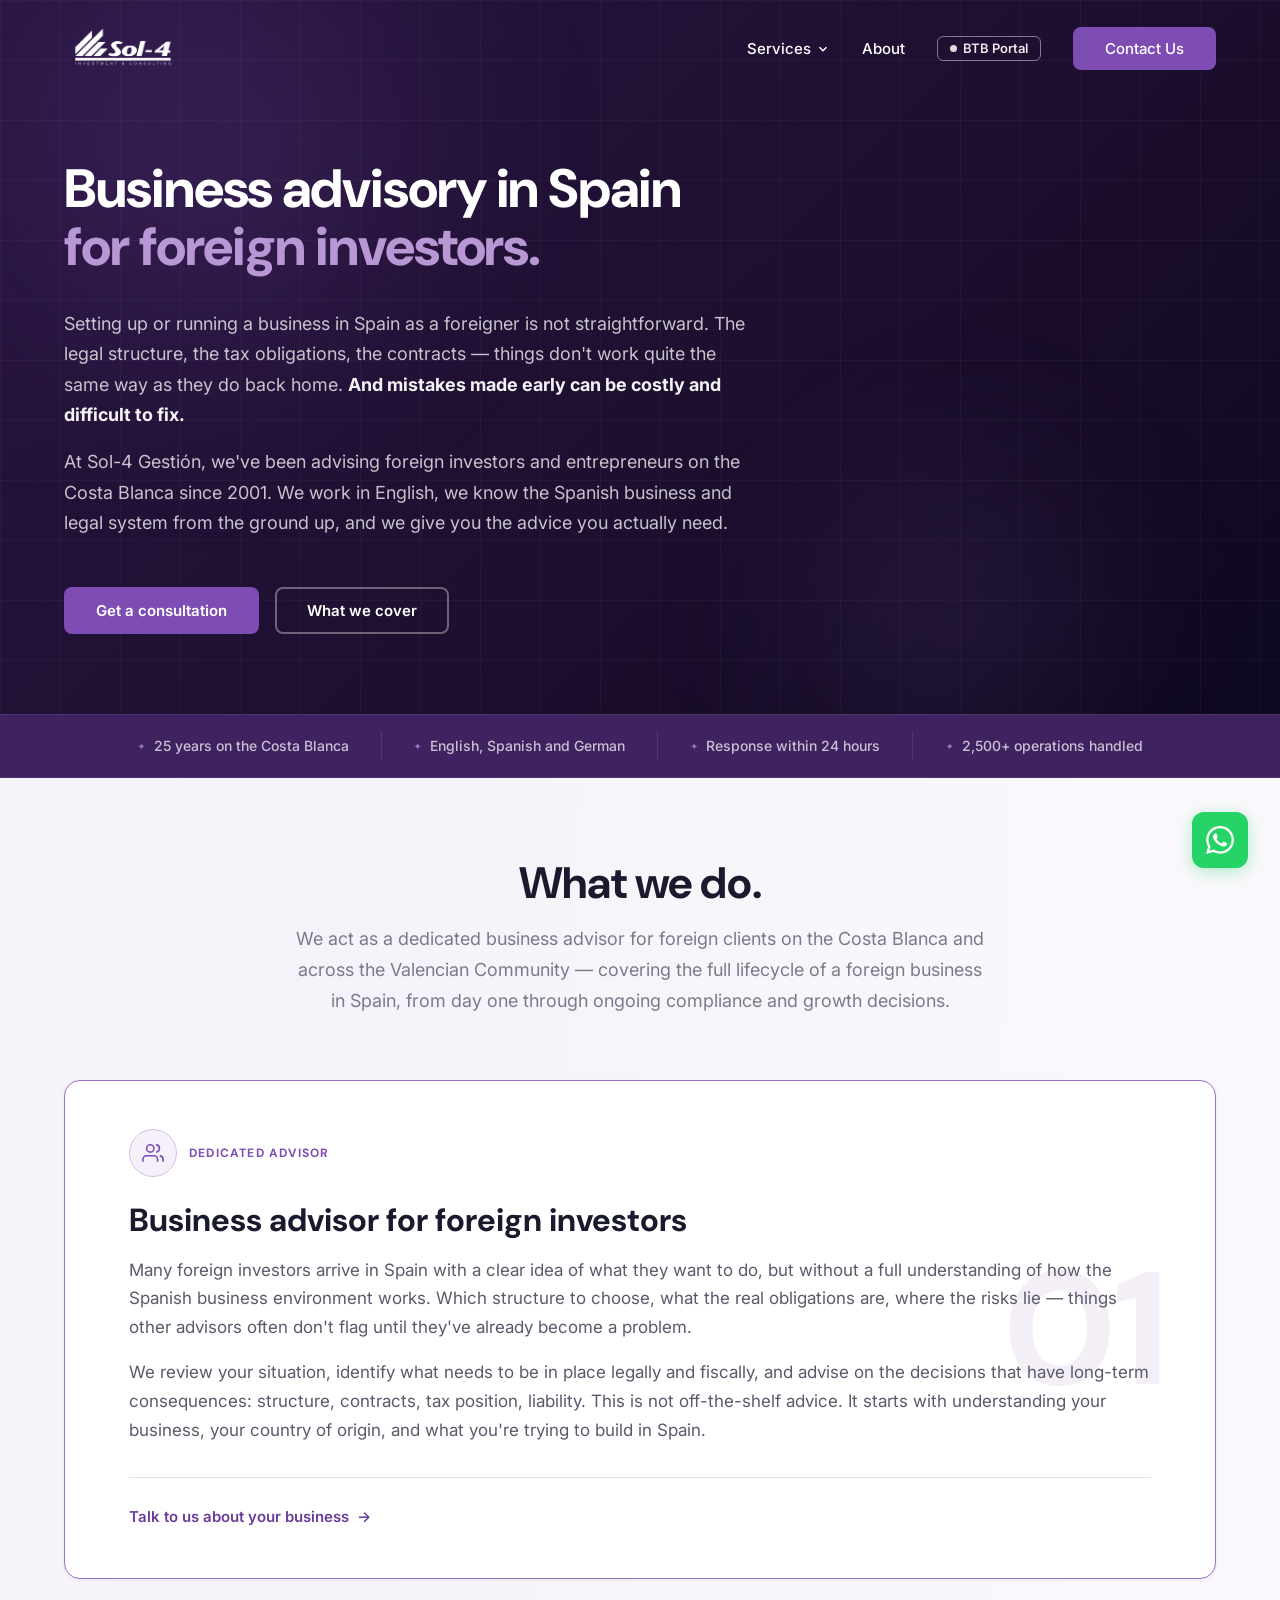
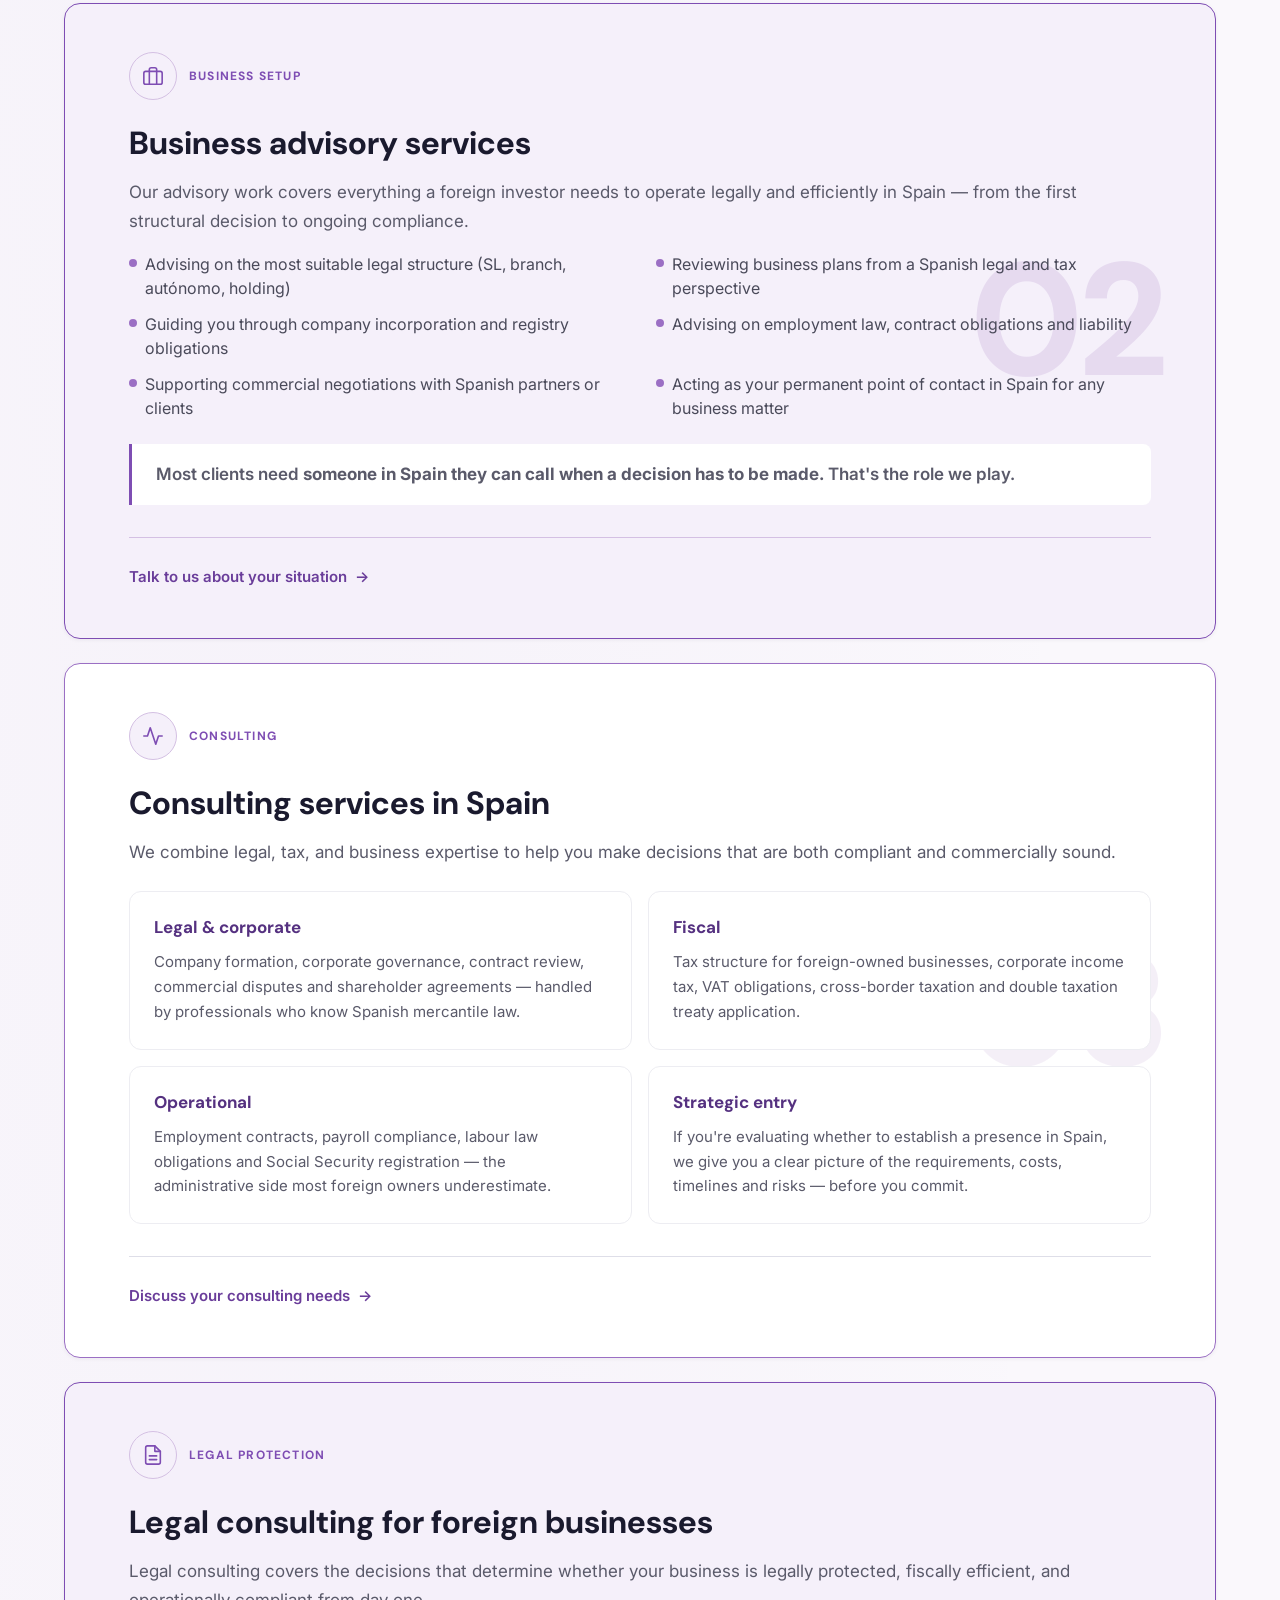
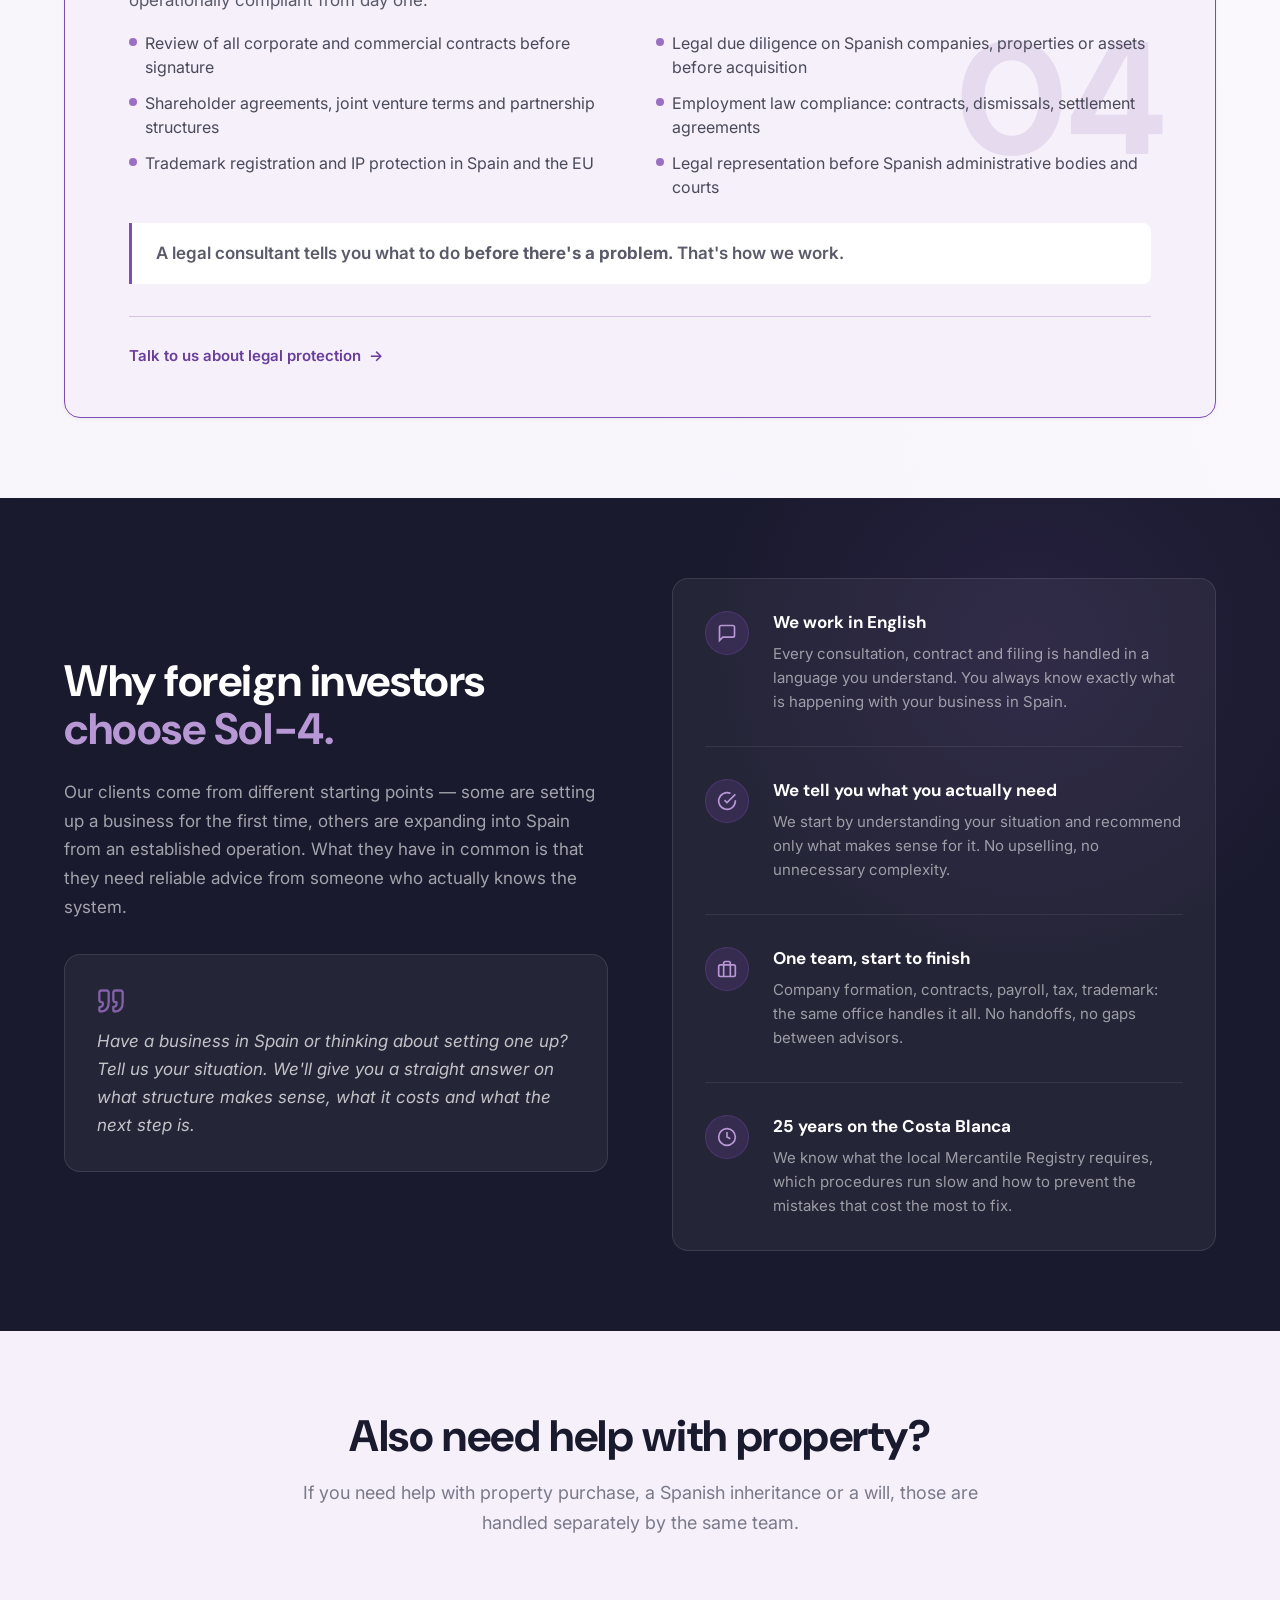
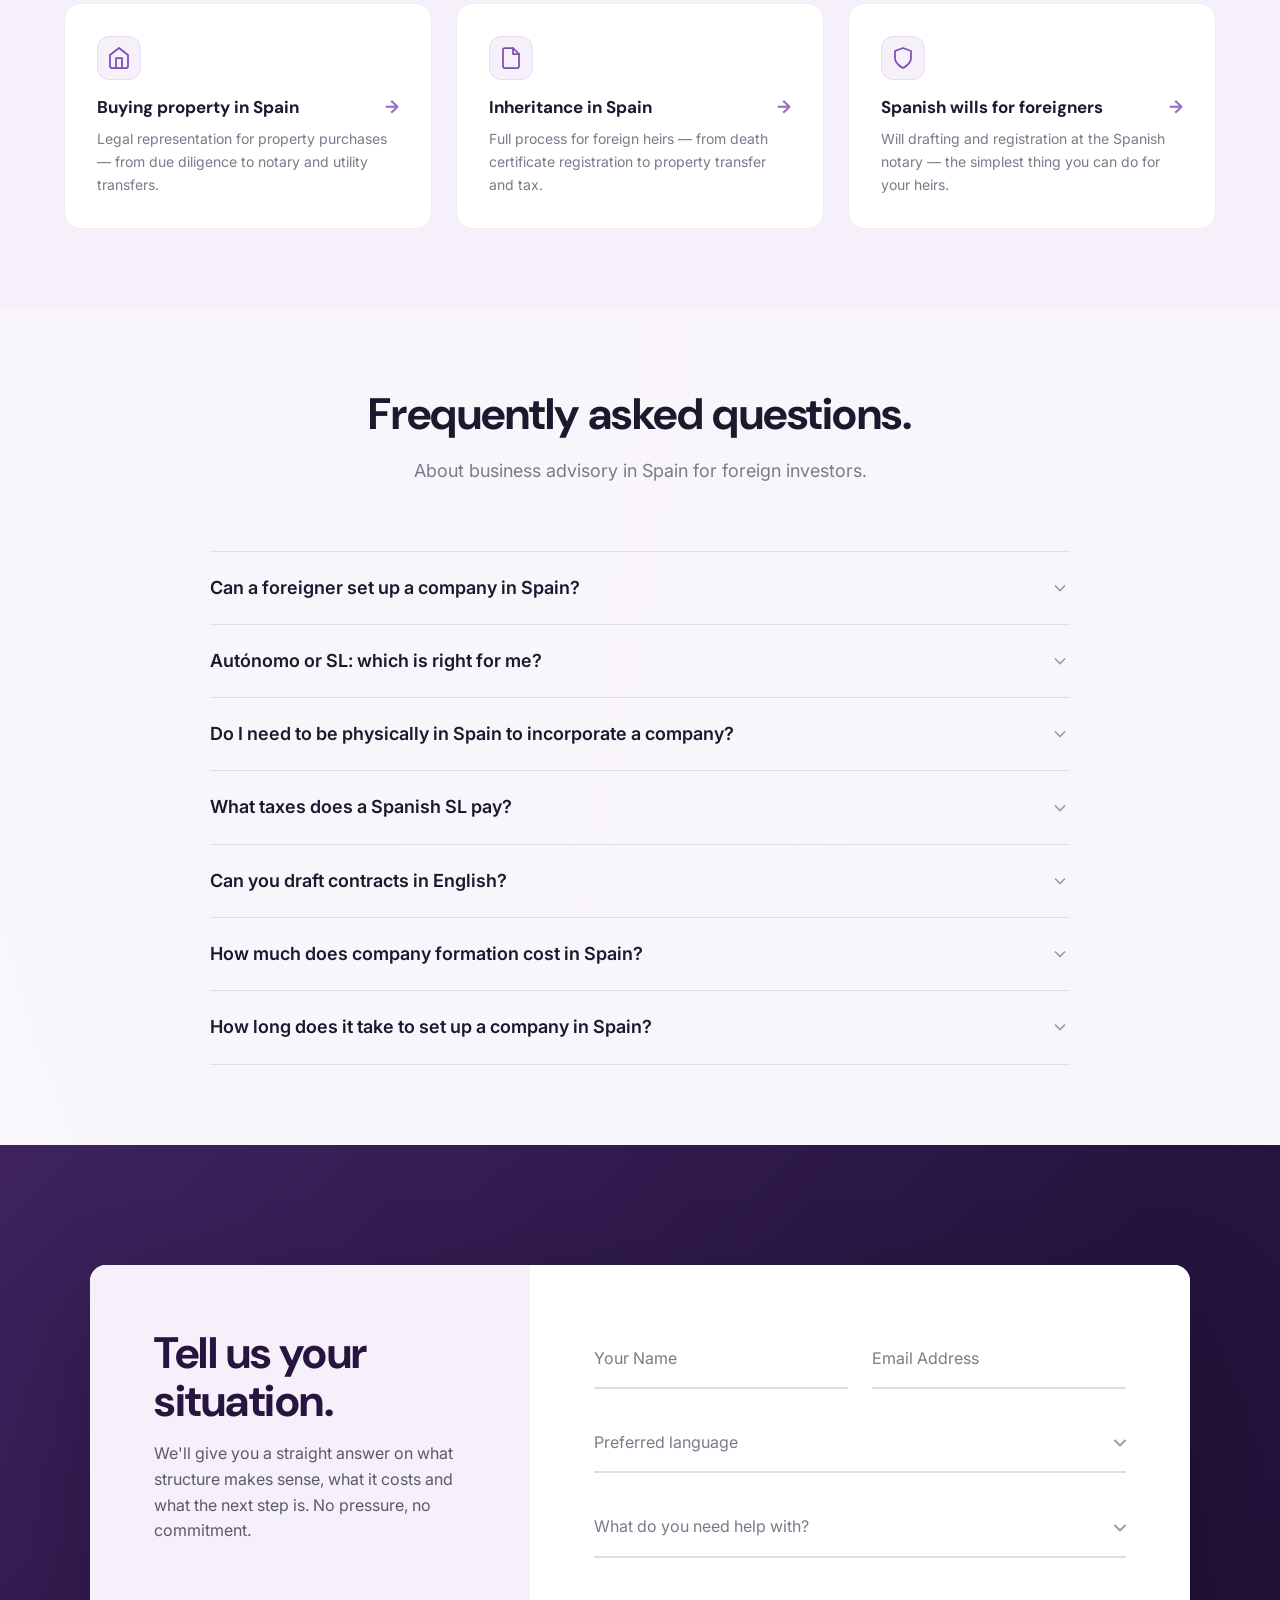
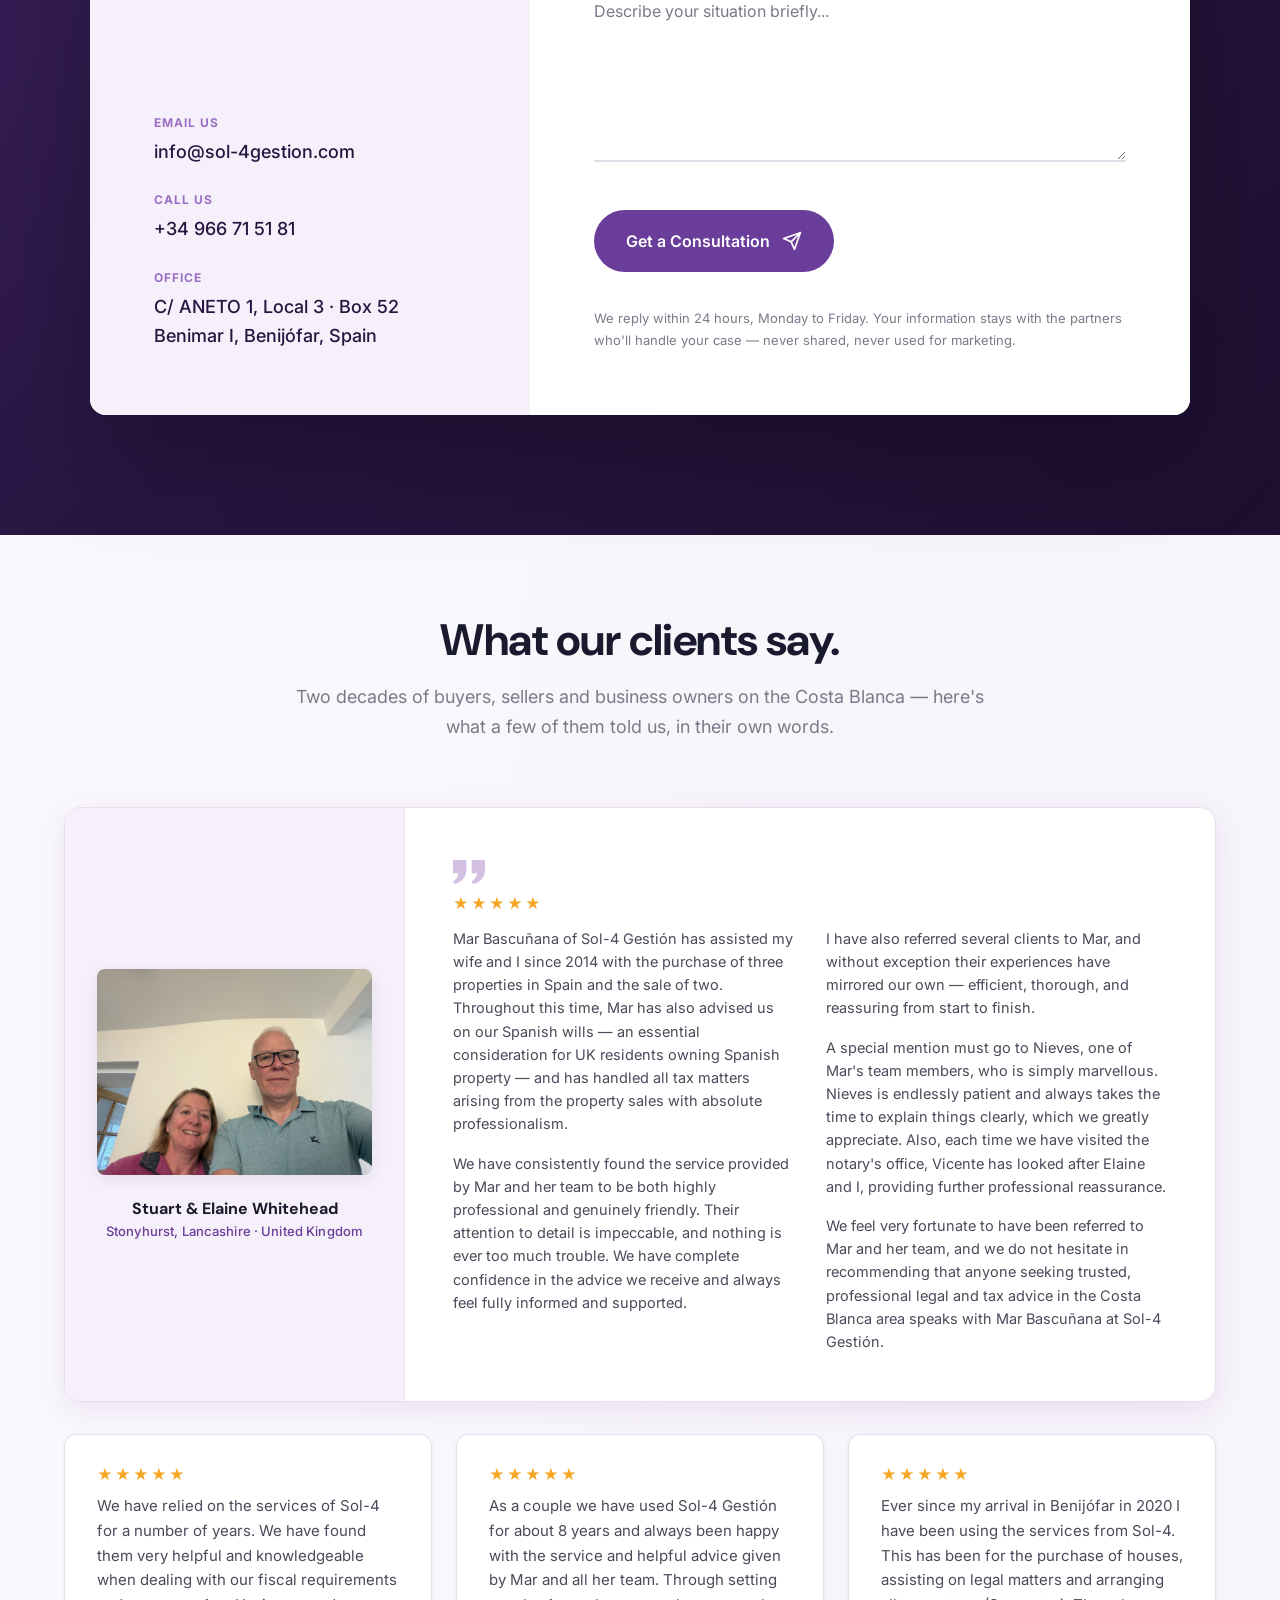
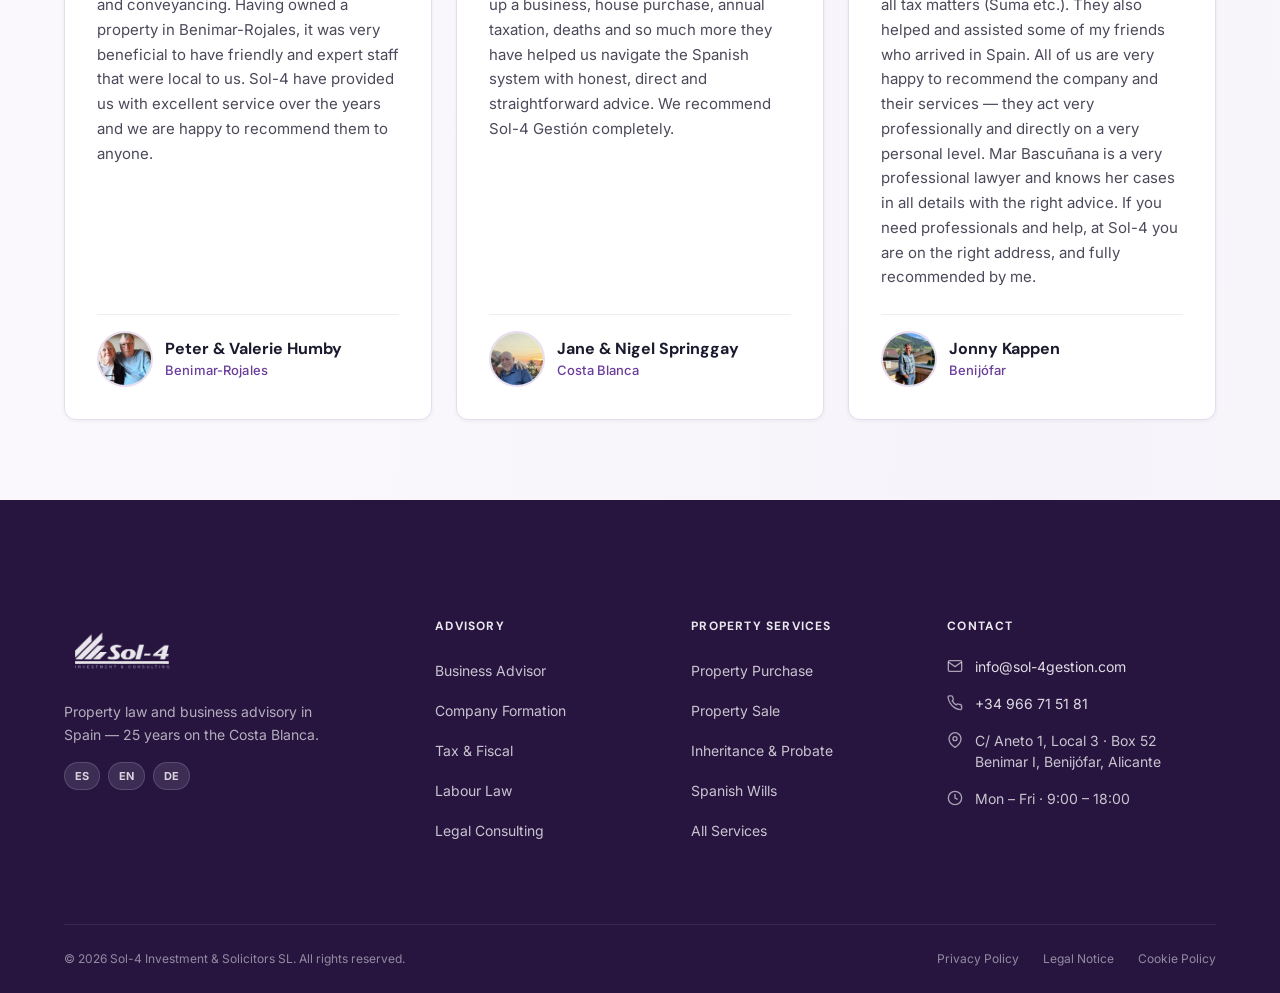
==== commit 12a6051f: "feat: redesign testimonial featured component with tinted photo panels and multi-column layouts" ====
--- a/pages/advisory/index.html
+++ b/pages/advisory/index.html
@@ -618,6 +618,10 @@
       <div class="tst-featured reveal">
         <div class="tst-featured-media">
           <img src="../../assets/testimonials/t1.jpg" alt="Stuart and Elaine Whitehead" loading="lazy">
+          <div class="tst-author">
+            <span class="tst-author-name">Stuart &amp; Elaine Whitehead</span>
+            <span class="tst-author-loc">Stonyhurst, Lancashire · United Kingdom</span>
+          </div>
         </div>
         <div class="tst-featured-body">
           <svg class="tst-quote-mark" xmlns="http://www.w3.org/2000/svg" width="40" height="40" viewBox="0 0 24 24"
@@ -642,10 +646,6 @@
             <p>We feel very fortunate to have been referred to Mar and her team, and we do not hesitate in recommending
               that anyone seeking trusted, professional legal and tax advice in the Costa Blanca area speaks with Mar
               Bascuñana at Sol-4 Gestión.</p>
-          </div>
-          <div class="tst-author">
-            <span class="tst-author-name">Stuart &amp; Elaine Whitehead</span>
-            <span class="tst-author-loc">Stonyhurst, Lancashire · United Kingdom</span>
           </div>
         </div>
       </div>
--- a/pages/advisory/styles.css
+++ b/pages/advisory/styles.css
@@ -640,24 +640,31 @@
    ══════════════════════════════════════════ */
 .tst-section .section-header{margin-bottom:var(--space-8)}
 
-/* Featured */
+/* Featured — tinted photo panel + 2-column review */
 .tst-featured{
-  display:grid;grid-template-columns:minmax(280px,0.85fr) 1.15fr;gap:0;
+  display:grid;grid-template-columns:340px 1fr;gap:0;
   background:var(--white-pure);border:1px solid var(--lila-100);
   border-radius:var(--radius-xl);overflow:hidden;
   box-shadow:var(--shadow-lg);margin-bottom:var(--space-6);
 }
-.tst-featured-media{position:relative;min-height:100%;background:var(--lila-100)}
-.tst-featured-media img{width:100%;height:100%;object-fit:cover;object-position:44% 28%;display:block}
-.tst-featured-body{padding:var(--space-8) var(--space-8) var(--space-7);display:flex;flex-direction:column}
-.tst-quote-mark{color:var(--lila-200);margin-bottom:var(--space-3)}
-.tst-stars{color:#F5A623;letter-spacing:2px;font-size:16px;line-height:1;margin-bottom:var(--space-4)}
-.tst-featured-text p{
-  font:400 16px/1.7 var(--font-body);color:var(--neutral-700);
-}
-.tst-featured-text p+p{margin-top:var(--space-3)}
-.tst-author{margin-top:var(--space-5);padding-top:var(--space-4);border-top:1px solid var(--neutral-100);
-  display:flex;flex-direction:column;gap:2px}
+.tst-featured-media{
+  background:var(--lila-50);border-right:1px solid var(--lila-100);
+  padding:var(--space-6);
+  display:flex;flex-direction:column;justify-content:center;gap:var(--space-5);
+}
+.tst-featured-media img{
+  width:100%;aspect-ratio:4/3;object-fit:cover;object-position:50% 30%;
+  border-radius:var(--radius-md);box-shadow:var(--shadow-md);display:block;
+}
+.tst-featured-media .tst-author{margin:0;padding:0;border:none;text-align:center;align-items:center}
+.tst-featured-body{padding:var(--space-7);display:flex;flex-direction:column;justify-content:center}
+.tst-quote-mark{color:var(--lila-200);width:32px;height:32px;margin-bottom:var(--space-2)}
+.tst-stars{color:#F5A623;letter-spacing:2px;font-size:15px;line-height:1;margin-bottom:var(--space-4)}
+.tst-featured-text{columns:2;column-gap:var(--space-6)}
+.tst-featured-text p{font:400 14.5px/1.6 var(--font-body);color:var(--neutral-700);
+  margin-bottom:var(--space-3);break-inside:avoid}
+.tst-featured-text p:last-child{margin-bottom:0}
+.tst-author{display:flex;flex-direction:column;gap:2px}
 .tst-author-name{font:700 16px/1.3 var(--font-heading);color:var(--neutral-900)}
 .tst-author-loc{font:500 13px/1.4 var(--font-body);color:var(--lila-600);letter-spacing:.01em}
 
@@ -681,11 +688,16 @@
 /* Responsive */
 @media(max-width:900px){
   .tst-featured{grid-template-columns:1fr}
-  .tst-featured-media{min-height:320px}
-  .tst-featured-media img{object-position:center 56%}
+  .tst-featured-media{flex-direction:row;align-items:center;gap:var(--space-5);
+    border-right:none;border-bottom:1px solid var(--lila-100)}
+  .tst-featured-media img{width:200px;flex-shrink:0}
+  .tst-featured-media .tst-author{text-align:left;align-items:flex-start}
   .tst-grid{grid-template-columns:1fr;max-width:560px;margin:0 auto}
 }
 @media(max-width:600px){
+  .tst-featured-media{flex-direction:column;align-items:stretch}
+  .tst-featured-media img{width:100%}
+  .tst-featured-media .tst-author{text-align:center;align-items:center}
+  .tst-featured-text{columns:1}
   .tst-featured-body{padding:var(--space-6) var(--space-5)}
-  .tst-featured-media{min-height:240px}
-}
+}
